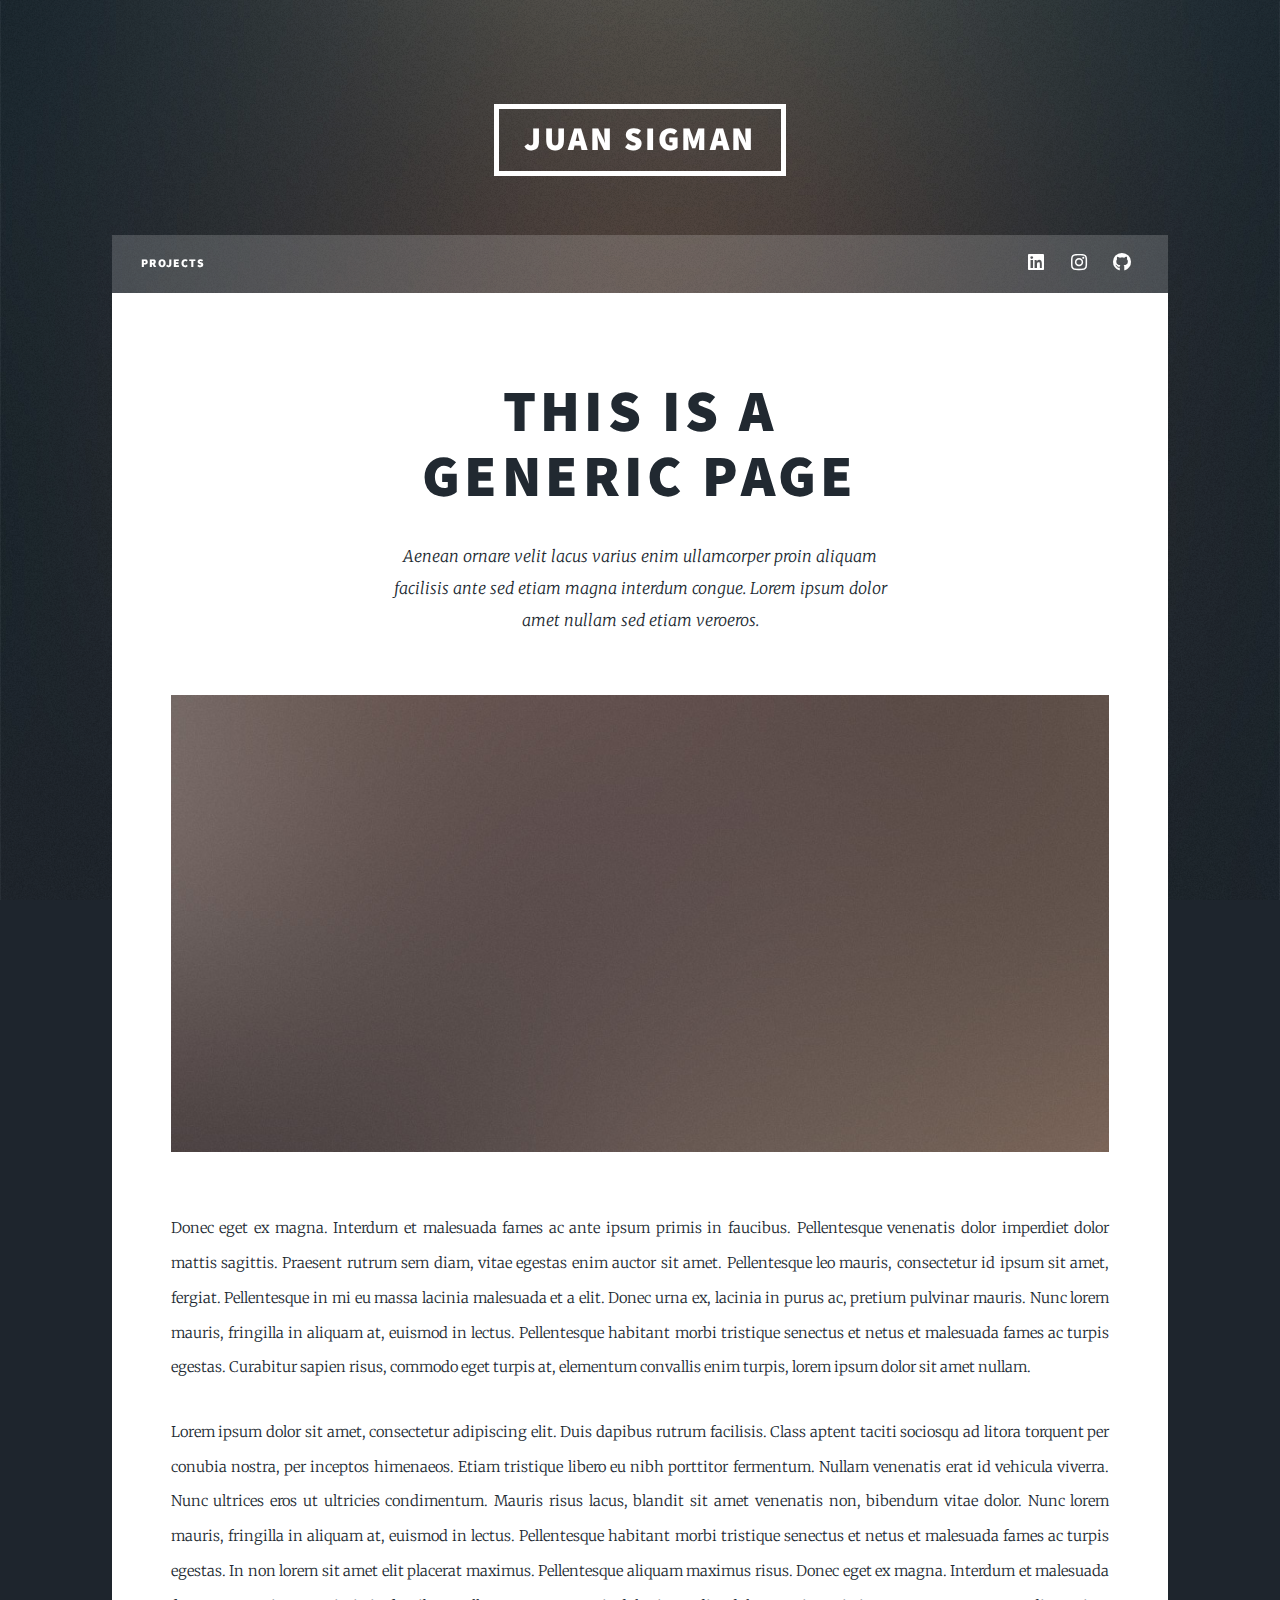
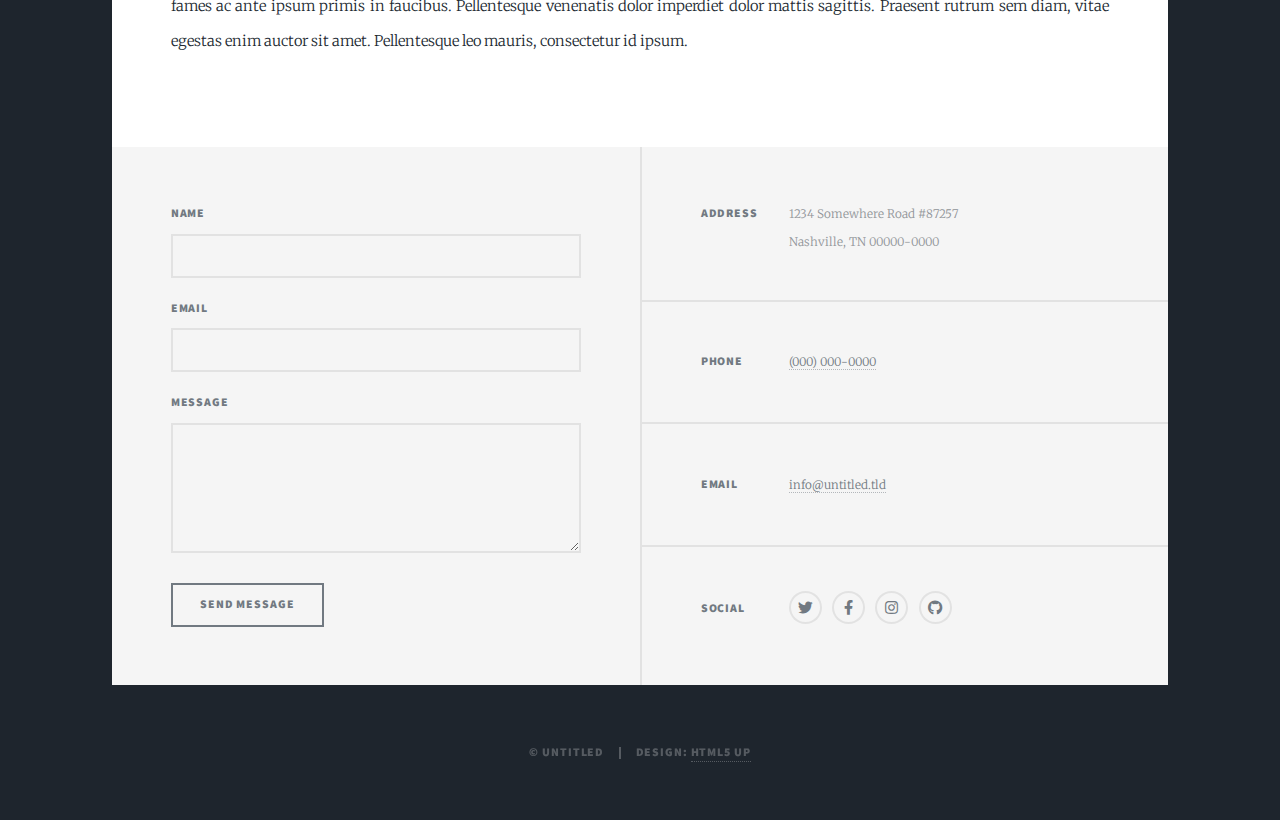
==== generic.html @ 62ffa4fd "Add files via upload" ====
<!DOCTYPE HTML>
<!--
	Massively by HTML5 UP
	html5up.net | @ajlkn
	Free for personal and commercial use under the CCA 3.0 license (html5up.net/license)
-->
<html>
	<head>
		<title>About me</title>
		<meta charset="utf-8" />
		<meta name="viewport" content="width=device-width, initial-scale=1, user-scalable=no" />
		<link rel="stylesheet" href="assets/css/main.css" />
		<noscript><link rel="stylesheet" href="assets/css/noscript.css" /></noscript>
	</head>
	<body class="is-preload">

		<!-- Wrapper -->
			<div id="wrapper">

				<!-- Header -->
					<header id="header">
						<a href="index.html" class="logo">Juan Sigman</a>
					</header>

				<!-- Nav -->
					<nav id="nav">
						<ul class="links">
							<li><a href="index.html">Projects</a></li>
							<!--
							<li class="active"><a href="generic.html">About me</a></li>
							<li><a href="elements.html">Elements Reference</a></li>
							-->
							
						</ul>
						<ul class="icons">
							<li><a href="#" class="icon brands fa-linkedin"><span class="label">LinkedIn</span></a></li>
							<li><a href="#" class="icon brands fa-instagram"><span class="label">Instagram</span></a></li>
							<li><a href="#" class="icon brands fa-github"><span class="label">GitHub</span></a></li>
						</ul>
					</nav>

				<!-- Main -->
					<div id="main">

						<!-- Post -->
							<section class="post">
								<header class="major">
									<h1>This is a<br />
									Generic Page</h1>
									<p>Aenean ornare velit lacus varius enim ullamcorper proin aliquam<br />
									facilisis ante sed etiam magna interdum congue. Lorem ipsum dolor<br />
									amet nullam sed etiam veroeros.</p>
								</header>
								<div class="image main"><img src="images/pic01.jpg" alt="" /></div>
								<p>Donec eget ex magna. Interdum et malesuada fames ac ante ipsum primis in faucibus. Pellentesque venenatis dolor imperdiet dolor mattis sagittis. Praesent rutrum sem diam, vitae egestas enim auctor sit amet. Pellentesque leo mauris, consectetur id ipsum sit amet, fergiat. Pellentesque in mi eu massa lacinia malesuada et a elit. Donec urna ex, lacinia in purus ac, pretium pulvinar mauris. Nunc lorem mauris, fringilla in aliquam at, euismod in lectus. Pellentesque habitant morbi tristique senectus et netus et malesuada fames ac turpis egestas. Curabitur sapien risus, commodo eget turpis at, elementum convallis enim turpis, lorem ipsum dolor sit amet nullam.</p>
								<p>Lorem ipsum dolor sit amet, consectetur adipiscing elit. Duis dapibus rutrum facilisis. Class aptent taciti sociosqu ad litora torquent per conubia nostra, per inceptos himenaeos. Etiam tristique libero eu nibh porttitor fermentum. Nullam venenatis erat id vehicula viverra. Nunc ultrices eros ut ultricies condimentum. Mauris risus lacus, blandit sit amet venenatis non, bibendum vitae dolor. Nunc lorem mauris, fringilla in aliquam at, euismod in lectus. Pellentesque habitant morbi tristique senectus et netus et malesuada fames ac turpis egestas. In non lorem sit amet elit placerat maximus. Pellentesque aliquam maximus risus. Donec eget ex magna. Interdum et malesuada fames ac ante ipsum primis in faucibus. Pellentesque venenatis dolor imperdiet dolor mattis sagittis. Praesent rutrum sem diam, vitae egestas enim auctor sit amet. Pellentesque leo mauris, consectetur id ipsum.</p>
							</section>

					</div>

				<!-- Footer -->
					<footer id="footer">
						<section>
							<form method="post" action="#">
								<div class="fields">
									<div class="field">
										<label for="name">Name</label>
										<input type="text" name="name" id="name" />
									</div>
									<div class="field">
										<label for="email">Email</label>
										<input type="text" name="email" id="email" />
									</div>
									<div class="field">
										<label for="message">Message</label>
										<textarea name="message" id="message" rows="3"></textarea>
									</div>
								</div>
								<ul class="actions">
									<li><input type="submit" value="Send Message" /></li>
								</ul>
							</form>
						</section>
						<section class="split contact">
							<section class="alt">
								<h3>Address</h3>
								<p>1234 Somewhere Road #87257<br />
								Nashville, TN 00000-0000</p>
							</section>
							<section>
								<h3>Phone</h3>
								<p><a href="#">(000) 000-0000</a></p>
							</section>
							<section>
								<h3>Email</h3>
								<p><a href="#">info@untitled.tld</a></p>
							</section>
							<section>
								<h3>Social</h3>
								<ul class="icons alt">
									<li><a href="#" class="icon brands alt fa-twitter"><span class="label">Twitter</span></a></li>
									<li><a href="#" class="icon brands alt fa-facebook-f"><span class="label">Facebook</span></a></li>
									<li><a href="#" class="icon brands alt fa-instagram"><span class="label">Instagram</span></a></li>
									<li><a href="#" class="icon brands alt fa-github"><span class="label">GitHub</span></a></li>
								</ul>
							</section>
						</section>
					</footer>

				<!-- Copyright -->
					<div id="copyright">
						<ul><li>&copy; Untitled</li><li>Design: <a href="https://html5up.net">HTML5 UP</a></li></ul>
					</div>

			</div>

		<!-- Scripts -->
			<script src="assets/js/jquery.min.js"></script>
			<script src="assets/js/jquery.scrollex.min.js"></script>
			<script src="assets/js/jquery.scrolly.min.js"></script>
			<script src="assets/js/browser.min.js"></script>
			<script src="assets/js/breakpoints.min.js"></script>
			<script src="assets/js/util.js"></script>
			<script src="assets/js/main.js"></script>

	</body>
</html>
---- assets/css/main.css ----
@import url(fontawesome-all.min.css);
@import url("https://fonts.googleapis.com/css?family=Merriweather:300,700,300italic,700italic|Source+Sans+Pro:900");

/*
	Massively by HTML5 UP
	html5up.net | @ajlkn
	Free for personal and commercial use under the CCA 3.0 license (html5up.net/license)
*/

html, body, div, span, applet, object,
iframe, h1, h2, h3, h4, h5, h6, p, blockquote,
pre, a, abbr, acronym, address, big, cite,
code, del, dfn, em, img, ins, kbd, q, s, samp,
small, strike, strong, sub, sup, tt, var, b,
u, i, center, dl, dt, dd, ol, ul, li, fieldset,
form, label, legend, table, caption, tbody,
tfoot, thead, tr, th, td, article, aside,
canvas, details, embed, figure, figcaption,
footer, header, hgroup, menu, nav, output, ruby,
section, summary, time, mark, audio, video {
	margin: 0;
	padding: 0;
	border: 0;
	font-size: 100%;
	font: inherit;
	vertical-align: baseline;}

article, aside, details, figcaption, figure,
footer, header, hgroup, menu, nav, section {
	display: block;}

body {
	line-height: 1;
}

ol, ul {
	list-style: none;
}

blockquote, q {
	quotes: none;
}

	blockquote:before, blockquote:after, q:before, q:after {
		content: '';
		content: none;
	}

table {
	border-collapse: collapse;
	border-spacing: 0;
}

body {
	-webkit-text-size-adjust: none;
}

mark {
	background-color: transparent;
	color: inherit;
}

input::-moz-focus-inner {
	border: 0;
	padding: 0;
}

input, select, textarea {
	-moz-appearance: none;
	-webkit-appearance: none;
	-ms-appearance: none;
	appearance: none;
}

/* Basic */

	@-ms-viewport {
		width: device-width;
	}

	body {
		-ms-overflow-style: scrollbar;
	}

	@media screen and (max-width: 480px) {

		html, body {
			min-width: 320px;
		}

	}

	html {
		box-sizing: border-box;
	}

	*, *:before, *:after {
		box-sizing: inherit;
	}

	body {
		background-color: #1e252d;
	}

		body.is-preload *, body.is-preload *:before, body.is-preload *:after {
			-moz-animation: none !important;
			-webkit-animation: none !important;
			-ms-animation: none !important;
			animation: none !important;
			-moz-transition: none !important;
			-webkit-transition: none !important;
			-ms-transition: none !important;
			transition: none !important;
		}

/* Type */

	html {
		font-size: 16pt;
	}

		@media screen and (max-width: 1680px) {

			html {
				font-size: 12pt;
			}

		}

		@media screen and (max-width: 1280px) {

			html {
				font-size: 11pt;
			}

		}

		@media screen and (max-width: 360px) {

			html {
				font-size: 10pt;
			}

		}

	body {
		color: #212931;
	}

	body, input, select, textarea {
		font-family: "Merriweather", Georgia, serif;
		font-weight: 300;
		font-size: 1rem;
		line-height: 2.375;
	}

	a {
		-moz-transition: color 0.2s ease-in-out, background-color 0.2s ease-in-out, border-color 0.2s ease-in-out, box-shadow 0.2s ease-in-out;
		-webkit-transition: color 0.2s ease-in-out, background-color 0.2s ease-in-out, border-color 0.2s ease-in-out, box-shadow 0.2s ease-in-out;
		-ms-transition: color 0.2s ease-in-out, background-color 0.2s ease-in-out, border-color 0.2s ease-in-out, box-shadow 0.2s ease-in-out;
		transition: color 0.2s ease-in-out, background-color 0.2s ease-in-out, border-color 0.2s ease-in-out, box-shadow 0.2s ease-in-out;
		border-bottom: dotted 1px;
		text-decoration: none;
	}

		a:hover {
			border-bottom-color: transparent;
		}

	strong, b {
		font-weight: 600;
	}

	em, i {
		font-style: italic;
	}

	p {
		text-align: justify;
		margin: 0 0 2rem 0;
	}

	h1, h2, h3, h4, h5, h6 {
		font-family: "Source Sans Pro", Helvetica, sans-serif;
		font-weight: 900;
		line-height: 1.5;
		letter-spacing: 0.075em;
		text-transform: uppercase;
		margin: 0 0 1rem 0;
	}

		h1 a, h2 a, h3 a, h4 a, h5 a, h6 a {
			border-bottom: 0;
			color: inherit;
			text-decoration: none;
		}

	h1 {
		font-size: 4rem;
		line-height: 1.1;
		margin: 0 0 2rem 0;
	}

	h2 {
		font-size: 1.75rem;
		line-height: 1.3;
		margin: 0 0 1.5rem 0;
	}

	h3 {
		font-size: 1.25rem;
		margin: 0 0 1.5rem 0;
	}

	h4 {
		font-size: 1rem;
	}

	h5 {
		font-size: 0.9rem;
	}

	h6 {
		font-size: 0.8rem;
	}

	sub {
		font-size: 0.8rem;
		position: relative;
		top: 0.5rem;
	}

	sup {
		font-size: 0.8rem;
		position: relative;
		top: -0.5rem;
	}

	blockquote {
		border-left: solid 4px;
		font-style: italic;
		margin: 0 0 2rem 0;
		padding: 0.5rem 0 0.5rem 2rem;
	}

	code {
		border: solid 2px;
		font-family: "Courier New", monospace;
		font-size: 0.9rem;
		margin: 0 0.25rem;
		padding: 0.25rem 0.65rem;
	}

	pre {
		-webkit-overflow-scrolling: touch;
		font-family: "Courier New", monospace;
		font-size: 0.9rem;
		margin: 0 0 2rem 0;
	}

		pre code {
			display: block;
			line-height: 1.75;
			padding: 1rem 1.5rem;
			overflow-x: auto;
		}

	hr {
		border: 0;
		border-bottom: solid 2px;
		margin: 3rem 0;
	}

		hr.major {
			margin: 5rem 0;
		}

	.align-left {
		text-align: left;
	}

	.align-center {
		text-align: center;
	}

	.align-right {
		text-align: right;
	}

	input, select, textarea {
		color: #212931;
	}

	a {
		color: #212931;
		border-bottom-color: rgba(33, 41, 49, 0.5);
	}

		a:hover {
			border-bottom-color: transparent;
			color: #18bfef !important;
		}

	strong, b {
		color: #212931;
	}

	h1, h2, h3, h4, h5, h6 {
		color: #212931;
	}

	blockquote {
		border-left-color: #eeeeee;
	}

	code {
		background: rgba(220, 220, 220, 0.25);
		border-color: #eeeeee;
	}

	hr {
		border-bottom-color: #eeeeee;
	}

/* Row */

	.row {
		display: flex;
		flex-wrap: wrap;
		box-sizing: border-box;
		align-items: stretch;
	}

		.row > * {
			box-sizing: border-box;
		}

		.row.gtr-uniform > * > :last-child {
			margin-bottom: 0;
		}

		.row.aln-left {
			justify-content: flex-start;
		}

		.row.aln-center {
			justify-content: center;
		}

		.row.aln-right {
			justify-content: flex-end;
		}

		.row.aln-top {
			align-items: flex-start;
		}

		.row.aln-middle {
			align-items: center;
		}

		.row.aln-bottom {
			align-items: flex-end;
		}

		.row > .imp {
			order: -1;
		}

		.row > .col-1 {
			width: 8.33333%;
		}

		.row > .off-1 {
			margin-left: 8.33333%;
		}

		.row > .col-2 {
			width: 16.66667%;
		}

		.row > .off-2 {
			margin-left: 16.66667%;
		}

		.row > .col-3 {
			width: 25%;
		}

		.row > .off-3 {
			margin-left: 25%;
		}

		.row > .col-4 {
			width: 33.33333%;
		}

		.row > .off-4 {
			margin-left: 33.33333%;
		}

		.row > .col-5 {
			width: 41.66667%;
		}

		.row > .off-5 {
			margin-left: 41.66667%;
		}

		.row > .col-6 {
			width: 50%;
		}

		.row > .off-6 {
			margin-left: 50%;
		}

		.row > .col-7 {
			width: 58.33333%;
		}

		.row > .off-7 {
			margin-left: 58.33333%;
		}

		.row > .col-8 {
			width: 66.66667%;
		}

		.row > .off-8 {
			margin-left: 66.66667%;
		}

		.row > .col-9 {
			width: 75%;
		}

		.row > .off-9 {
			margin-left: 75%;
		}

		.row > .col-10 {
			width: 83.33333%;
		}

		.row > .off-10 {
			margin-left: 83.33333%;
		}

		.row > .col-11 {
			width: 91.66667%;
		}

		.row > .off-11 {
			margin-left: 91.66667%;
		}

		.row > .col-12 {
			width: 100%;
		}

		.row > .off-12 {
			margin-left: 100%;
		}

		.row.gtr-0 {
			margin-top: 0;
			margin-left: 0rem;
		}

			.row.gtr-0 > * {
				padding: 0 0 0 0rem;
			}

			.row.gtr-0.gtr-uniform {
				margin-top: 0rem;
			}

				.row.gtr-0.gtr-uniform > * {
					padding-top: 0rem;
				}

		.row.gtr-25 {
			margin-top: 0;
			margin-left: -0.375rem;
		}

			.row.gtr-25 > * {
				padding: 0 0 0 0.375rem;
			}

			.row.gtr-25.gtr-uniform {
				margin-top: -0.375rem;
			}

				.row.gtr-25.gtr-uniform > * {
					padding-top: 0.375rem;
				}

		.row.gtr-50 {
			margin-top: 0;
			margin-left: -0.75rem;
		}

			.row.gtr-50 > * {
				padding: 0 0 0 0.75rem;
			}

			.row.gtr-50.gtr-uniform {
				margin-top: -0.75rem;
			}

				.row.gtr-50.gtr-uniform > * {
					padding-top: 0.75rem;
				}

		.row {
			margin-top: 0;
			margin-left: -1.5rem;
		}

			.row > * {
				padding: 0 0 0 1.5rem;
			}

			.row.gtr-uniform {
				margin-top: -1.5rem;
			}

				.row.gtr-uniform > * {
					padding-top: 1.5rem;
				}

		.row.gtr-150 {
			margin-top: 0;
			margin-left: -2.25rem;
		}

			.row.gtr-150 > * {
				padding: 0 0 0 2.25rem;
			}

			.row.gtr-150.gtr-uniform {
				margin-top: -2.25rem;
			}

				.row.gtr-150.gtr-uniform > * {
					padding-top: 2.25rem;
				}

		.row.gtr-200 {
			margin-top: 0;
			margin-left: -3rem;
		}

			.row.gtr-200 > * {
				padding: 0 0 0 3rem;
			}

			.row.gtr-200.gtr-uniform {
				margin-top: -3rem;
			}

				.row.gtr-200.gtr-uniform > * {
					padding-top: 3rem;
				}

		@media screen and (max-width: 1680px) {

			.row {
				display: flex;
				flex-wrap: wrap;
				box-sizing: border-box;
				align-items: stretch;
			}

				.row > * {
					box-sizing: border-box;
				}

				.row.gtr-uniform > * > :last-child {
					margin-bottom: 0;
				}

				.row.aln-left {
					justify-content: flex-start;
				}

				.row.aln-center {
					justify-content: center;
				}

				.row.aln-right {
					justify-content: flex-end;
				}

				.row.aln-top {
					align-items: flex-start;
				}

				.row.aln-middle {
					align-items: center;
				}

				.row.aln-bottom {
					align-items: flex-end;
				}

				.row > .imp-xlarge {
					order: -1;
				}

				.row > .col-1-xlarge {
					width: 8.33333%;
				}

				.row > .off-1-xlarge {
					margin-left: 8.33333%;
				}

				.row > .col-2-xlarge {
					width: 16.66667%;
				}

				.row > .off-2-xlarge {
					margin-left: 16.66667%;
				}

				.row > .col-3-xlarge {
					width: 25%;
				}

				.row > .off-3-xlarge {
					margin-left: 25%;
				}

				.row > .col-4-xlarge {
					width: 33.33333%;
				}

				.row > .off-4-xlarge {
					margin-left: 33.33333%;
				}

				.row > .col-5-xlarge {
					width: 41.66667%;
				}

				.row > .off-5-xlarge {
					margin-left: 41.66667%;
				}

				.row > .col-6-xlarge {
					width: 50%;
				}

				.row > .off-6-xlarge {
					margin-left: 50%;
				}

				.row > .col-7-xlarge {
					width: 58.33333%;
				}

				.row > .off-7-xlarge {
					margin-left: 58.33333%;
				}

				.row > .col-8-xlarge {
					width: 66.66667%;
				}

				.row > .off-8-xlarge {
					margin-left: 66.66667%;
				}

				.row > .col-9-xlarge {
					width: 75%;
				}

				.row > .off-9-xlarge {
					margin-left: 75%;
				}

				.row > .col-10-xlarge {
					width: 83.33333%;
				}

				.row > .off-10-xlarge {
					margin-left: 83.33333%;
				}

				.row > .col-11-xlarge {
					width: 91.66667%;
				}

				.row > .off-11-xlarge {
					margin-left: 91.66667%;
				}

				.row > .col-12-xlarge {
					width: 100%;
				}

				.row > .off-12-xlarge {
					margin-left: 100%;
				}

				.row.gtr-0 {
					margin-top: 0;
					margin-left: 0rem;
				}

					.row.gtr-0 > * {
						padding: 0 0 0 0rem;
					}

					.row.gtr-0.gtr-uniform {
						margin-top: 0rem;
					}

						.row.gtr-0.gtr-uniform > * {
							padding-top: 0rem;
						}

				.row.gtr-25 {
					margin-top: 0;
					margin-left: -0.375rem;
				}

					.row.gtr-25 > * {
						padding: 0 0 0 0.375rem;
					}

					.row.gtr-25.gtr-uniform {
						margin-top: -0.375rem;
					}

						.row.gtr-25.gtr-uniform > * {
							padding-top: 0.375rem;
						}

				.row.gtr-50 {
					margin-top: 0;
					margin-left: -0.75rem;
				}

					.row.gtr-50 > * {
						padding: 0 0 0 0.75rem;
					}

					.row.gtr-50.gtr-uniform {
						margin-top: -0.75rem;
					}

						.row.gtr-50.gtr-uniform > * {
							padding-top: 0.75rem;
						}

				.row {
					margin-top: 0;
					margin-left: -1.5rem;
				}

					.row > * {
						padding: 0 0 0 1.5rem;
					}

					.row.gtr-uniform {
						margin-top: -1.5rem;
					}

						.row.gtr-uniform > * {
							padding-top: 1.5rem;
						}

				.row.gtr-150 {
					margin-top: 0;
					margin-left: -2.25rem;
				}

					.row.gtr-150 > * {
						padding: 0 0 0 2.25rem;
					}

					.row.gtr-150.gtr-uniform {
						margin-top: -2.25rem;
					}

						.row.gtr-150.gtr-uniform > * {
							padding-top: 2.25rem;
						}

				.row.gtr-200 {
					margin-top: 0;
					margin-left: -3rem;
				}

					.row.gtr-200 > * {
						padding: 0 0 0 3rem;
					}

					.row.gtr-200.gtr-uniform {
						margin-top: -3rem;
					}

						.row.gtr-200.gtr-uniform > * {
							padding-top: 3rem;
						}

		}

		@media screen and (max-width: 1280px) {

			.row {
				display: flex;
				flex-wrap: wrap;
				box-sizing: border-box;
				align-items: stretch;
			}

				.row > * {
					box-sizing: border-box;
				}

				.row.gtr-uniform > * > :last-child {
					margin-bottom: 0;
				}

				.row.aln-left {
					justify-content: flex-start;
				}

				.row.aln-center {
					justify-content: center;
				}

				.row.aln-right {
					justify-content: flex-end;
				}

				.row.aln-top {
					align-items: flex-start;
				}

				.row.aln-middle {
					align-items: center;
				}

				.row.aln-bottom {
					align-items: flex-end;
				}

				.row > .imp-large {
					order: -1;
				}

				.row > .col-1-large {
					width: 8.33333%;
				}

				.row > .off-1-large {
					margin-left: 8.33333%;
				}

				.row > .col-2-large {
					width: 16.66667%;
				}

				.row > .off-2-large {
					margin-left: 16.66667%;
				}

				.row > .col-3-large {
					width: 25%;
				}

				.row > .off-3-large {
					margin-left: 25%;
				}

				.row > .col-4-large {
					width: 33.33333%;
				}

				.row > .off-4-large {
					margin-left: 33.33333%;
				}

				.row > .col-5-large {
					width: 41.66667%;
				}

				.row > .off-5-large {
					margin-left: 41.66667%;
				}

				.row > .col-6-large {
					width: 50%;
				}

				.row > .off-6-large {
					margin-left: 50%;
				}

				.row > .col-7-large {
					width: 58.33333%;
				}

				.row > .off-7-large {
					margin-left: 58.33333%;
				}

				.row > .col-8-large {
					width: 66.66667%;
				}

				.row > .off-8-large {
					margin-left: 66.66667%;
				}

				.row > .col-9-large {
					width: 75%;
				}

				.row > .off-9-large {
					margin-left: 75%;
				}

				.row > .col-10-large {
					width: 83.33333%;
				}

				.row > .off-10-large {
					margin-left: 83.33333%;
				}

				.row > .col-11-large {
					width: 91.66667%;
				}

				.row > .off-11-large {
					margin-left: 91.66667%;
				}

				.row > .col-12-large {
					width: 100%;
				}

				.row > .off-12-large {
					margin-left: 100%;
				}

				.row.gtr-0 {
					margin-top: 0;
					margin-left: 0rem;
				}

					.row.gtr-0 > * {
						padding: 0 0 0 0rem;
					}

					.row.gtr-0.gtr-uniform {
						margin-top: 0rem;
					}

						.row.gtr-0.gtr-uniform > * {
							padding-top: 0rem;
						}

				.row.gtr-25 {
					margin-top: 0;
					margin-left: -0.375rem;
				}

					.row.gtr-25 > * {
						padding: 0 0 0 0.375rem;
					}

					.row.gtr-25.gtr-uniform {
						margin-top: -0.375rem;
					}

						.row.gtr-25.gtr-uniform > * {
							padding-top: 0.375rem;
						}

				.row.gtr-50 {
					margin-top: 0;
					margin-left: -0.75rem;
				}

					.row.gtr-50 > * {
						padding: 0 0 0 0.75rem;
					}

					.row.gtr-50.gtr-uniform {
						margin-top: -0.75rem;
					}

						.row.gtr-50.gtr-uniform > * {
							padding-top: 0.75rem;
						}

				.row {
					margin-top: 0;
					margin-left: -1.5rem;
				}

					.row > * {
						padding: 0 0 0 1.5rem;
					}

					.row.gtr-uniform {
						margin-top: -1.5rem;
					}

						.row.gtr-uniform > * {
							padding-top: 1.5rem;
						}

				.row.gtr-150 {
					margin-top: 0;
					margin-left: -2.25rem;
				}

					.row.gtr-150 > * {
						padding: 0 0 0 2.25rem;
					}

					.row.gtr-150.gtr-uniform {
						margin-top: -2.25rem;
					}

						.row.gtr-150.gtr-uniform > * {
							padding-top: 2.25rem;
						}

				.row.gtr-200 {
					margin-top: 0;
					margin-left: -3rem;
				}

					.row.gtr-200 > * {
						padding: 0 0 0 3rem;
					}

					.row.gtr-200.gtr-uniform {
						margin-top: -3rem;
					}

						.row.gtr-200.gtr-uniform > * {
							padding-top: 3rem;
						}

		}

		@media screen and (max-width: 980px) {

			.row {
				display: flex;
				flex-wrap: wrap;
				box-sizing: border-box;
				align-items: stretch;
			}

				.row > * {
					box-sizing: border-box;
				}

				.row.gtr-uniform > * > :last-child {
					margin-bottom: 0;
				}

				.row.aln-left {
					justify-content: flex-start;
				}

				.row.aln-center {
					justify-content: center;
				}

				.row.aln-right {
					justify-content: flex-end;
				}

				.row.aln-top {
					align-items: flex-start;
				}

				.row.aln-middle {
					align-items: center;
				}

				.row.aln-bottom {
					align-items: flex-end;
				}

				.row > .imp-medium {
					order: -1;
				}

				.row > .col-1-medium {
					width: 8.33333%;
				}

				.row > .off-1-medium {
					margin-left: 8.33333%;
				}

				.row > .col-2-medium {
					width: 16.66667%;
				}

				.row > .off-2-medium {
					margin-left: 16.66667%;
				}

				.row > .col-3-medium {
					width: 25%;
				}

				.row > .off-3-medium {
					margin-left: 25%;
				}

				.row > .col-4-medium {
					width: 33.33333%;
				}

				.row > .off-4-medium {
					margin-left: 33.33333%;
				}

				.row > .col-5-medium {
					width: 41.66667%;
				}

				.row > .off-5-medium {
					margin-left: 41.66667%;
				}

				.row > .col-6-medium {
					width: 50%;
				}

				.row > .off-6-medium {
					margin-left: 50%;
				}

				.row > .col-7-medium {
					width: 58.33333%;
				}

				.row > .off-7-medium {
					margin-left: 58.33333%;
				}

				.row > .col-8-medium {
					width: 66.66667%;
				}

				.row > .off-8-medium {
					margin-left: 66.66667%;
				}

				.row > .col-9-medium {
					width: 75%;
				}

				.row > .off-9-medium {
					margin-left: 75%;
				}

				.row > .col-10-medium {
					width: 83.33333%;
				}

				.row > .off-10-medium {
					margin-left: 83.33333%;
				}

				.row > .col-11-medium {
					width: 91.66667%;
				}

				.row > .off-11-medium {
					margin-left: 91.66667%;
				}

				.row > .col-12-medium {
					width: 100%;
				}

				.row > .off-12-medium {
					margin-left: 100%;
				}

				.row.gtr-0 {
					margin-top: 0;
					margin-left: 0rem;
				}

					.row.gtr-0 > * {
						padding: 0 0 0 0rem;
					}

					.row.gtr-0.gtr-uniform {
						margin-top: 0rem;
					}

						.row.gtr-0.gtr-uniform > * {
							padding-top: 0rem;
						}

				.row.gtr-25 {
					margin-top: 0;
					margin-left: -0.375rem;
				}

					.row.gtr-25 > * {
						padding: 0 0 0 0.375rem;
					}

					.row.gtr-25.gtr-uniform {
						margin-top: -0.375rem;
					}

						.row.gtr-25.gtr-uniform > * {
							padding-top: 0.375rem;
						}

				.row.gtr-50 {
					margin-top: 0;
					margin-left: -0.75rem;
				}

					.row.gtr-50 > * {
						padding: 0 0 0 0.75rem;
					}

					.row.gtr-50.gtr-uniform {
						margin-top: -0.75rem;
					}

						.row.gtr-50.gtr-uniform > * {
							padding-top: 0.75rem;
						}

				.row {
					margin-top: 0;
					margin-left: -1.5rem;
				}

					.row > * {
						padding: 0 0 0 1.5rem;
					}

					.row.gtr-uniform {
						margin-top: -1.5rem;
					}

						.row.gtr-uniform > * {
							padding-top: 1.5rem;
						}

				.row.gtr-150 {
					margin-top: 0;
					margin-left: -2.25rem;
				}

					.row.gtr-150 > * {
						padding: 0 0 0 2.25rem;
					}

					.row.gtr-150.gtr-uniform {
						margin-top: -2.25rem;
					}

						.row.gtr-150.gtr-uniform > * {
							padding-top: 2.25rem;
						}

				.row.gtr-200 {
					margin-top: 0;
					margin-left: -3rem;
				}

					.row.gtr-200 > * {
						padding: 0 0 0 3rem;
					}

					.row.gtr-200.gtr-uniform {
						margin-top: -3rem;
					}

						.row.gtr-200.gtr-uniform > * {
							padding-top: 3rem;
						}

		}

		@media screen and (max-width: 736px) {

			.row {
				display: flex;
				flex-wrap: wrap;
				box-sizing: border-box;
				align-items: stretch;
			}

				.row > * {
					box-sizing: border-box;
				}

				.row.gtr-uniform > * > :last-child {
					margin-bottom: 0;
				}

				.row.aln-left {
					justify-content: flex-start;
				}

				.row.aln-center {
					justify-content: center;
				}

				.row.aln-right {
					justify-content: flex-end;
				}

				.row.aln-top {
					align-items: flex-start;
				}

				.row.aln-middle {
					align-items: center;
				}

				.row.aln-bottom {
					align-items: flex-end;
				}

				.row > .imp-small {
					order: -1;
				}

				.row > .col-1-small {
					width: 8.33333%;
				}

				.row > .off-1-small {
					margin-left: 8.33333%;
				}

				.row > .col-2-small {
					width: 16.66667%;
				}

				.row > .off-2-small {
					margin-left: 16.66667%;
				}

				.row > .col-3-small {
					width: 25%;
				}

				.row > .off-3-small {
					margin-left: 25%;
				}

				.row > .col-4-small {
					width: 33.33333%;
				}

				.row > .off-4-small {
					margin-left: 33.33333%;
				}

				.row > .col-5-small {
					width: 41.66667%;
				}

				.row > .off-5-small {
					margin-left: 41.66667%;
				}

				.row > .col-6-small {
					width: 50%;
				}

				.row > .off-6-small {
					margin-left: 50%;
				}

				.row > .col-7-small {
					width: 58.33333%;
				}

				.row > .off-7-small {
					margin-left: 58.33333%;
				}

				.row > .col-8-small {
					width: 66.66667%;
				}

				.row > .off-8-small {
					margin-left: 66.66667%;
				}

				.row > .col-9-small {
					width: 75%;
				}

				.row > .off-9-small {
					margin-left: 75%;
				}

				.row > .col-10-small {
					width: 83.33333%;
				}

				.row > .off-10-small {
					margin-left: 83.33333%;
				}

				.row > .col-11-small {
					width: 91.66667%;
				}

				.row > .off-11-small {
					margin-left: 91.66667%;
				}

				.row > .col-12-small {
					width: 100%;
				}

				.row > .off-12-small {
					margin-left: 100%;
				}

				.row.gtr-0 {
					margin-top: 0;
					margin-left: 0rem;
				}

					.row.gtr-0 > * {
						padding: 0 0 0 0rem;
					}

					.row.gtr-0.gtr-uniform {
						margin-top: 0rem;
					}

						.row.gtr-0.gtr-uniform > * {
							padding-top: 0rem;
						}

				.row.gtr-25 {
					margin-top: 0;
					margin-left: -0.375rem;
				}

					.row.gtr-25 > * {
						padding: 0 0 0 0.375rem;
					}

					.row.gtr-25.gtr-uniform {
						margin-top: -0.375rem;
					}

						.row.gtr-25.gtr-uniform > * {
							padding-top: 0.375rem;
						}

				.row.gtr-50 {
					margin-top: 0;
					margin-left: -0.75rem;
				}

					.row.gtr-50 > * {
						padding: 0 0 0 0.75rem;
					}

					.row.gtr-50.gtr-uniform {
						margin-top: -0.75rem;
					}

						.row.gtr-50.gtr-uniform > * {
							padding-top: 0.75rem;
						}

				.row {
					margin-top: 0;
					margin-left: -1.5rem;
				}

					.row > * {
						padding: 0 0 0 1.5rem;
					}

					.row.gtr-uniform {
						margin-top: -1.5rem;
					}

						.row.gtr-uniform > * {
							padding-top: 1.5rem;
						}

				.row.gtr-150 {
					margin-top: 0;
					margin-left: -2.25rem;
				}

					.row.gtr-150 > * {
						padding: 0 0 0 2.25rem;
					}

					.row.gtr-150.gtr-uniform {
						margin-top: -2.25rem;
					}

						.row.gtr-150.gtr-uniform > * {
							padding-top: 2.25rem;
						}

				.row.gtr-200 {
					margin-top: 0;
					margin-left: -3rem;
				}

					.row.gtr-200 > * {
						padding: 0 0 0 3rem;
					}

					.row.gtr-200.gtr-uniform {
						margin-top: -3rem;
					}

						.row.gtr-200.gtr-uniform > * {
							padding-top: 3rem;
						}

		}

		@media screen and (max-width: 480px) {

			.row {
				display: flex;
				flex-wrap: wrap;
				box-sizing: border-box;
				align-items: stretch;
			}

				.row > * {
					box-sizing: border-box;
				}

				.row.gtr-uniform > * > :last-child {
					margin-bottom: 0;
				}

				.row.aln-left {
					justify-content: flex-start;
				}

				.row.aln-center {
					justify-content: center;
				}

				.row.aln-right {
					justify-content: flex-end;
				}

				.row.aln-top {
					align-items: flex-start;
				}

				.row.aln-middle {
					align-items: center;
				}

				.row.aln-bottom {
					align-items: flex-end;
				}

				.row > .imp-xsmall {
					order: -1;
				}

				.row > .col-1-xsmall {
					width: 8.33333%;
				}

				.row > .off-1-xsmall {
					margin-left: 8.33333%;
				}

				.row > .col-2-xsmall {
					width: 16.66667%;
				}

				.row > .off-2-xsmall {
					margin-left: 16.66667%;
				}

				.row > .col-3-xsmall {
					width: 25%;
				}

				.row > .off-3-xsmall {
					margin-left: 25%;
				}

				.row > .col-4-xsmall {
					width: 33.33333%;
				}

				.row > .off-4-xsmall {
					margin-left: 33.33333%;
				}

				.row > .col-5-xsmall {
					width: 41.66667%;
				}

				.row > .off-5-xsmall {
					margin-left: 41.66667%;
				}

				.row > .col-6-xsmall {
					width: 50%;
				}

				.row > .off-6-xsmall {
					margin-left: 50%;
				}

				.row > .col-7-xsmall {
					width: 58.33333%;
				}

				.row > .off-7-xsmall {
					margin-left: 58.33333%;
				}

				.row > .col-8-xsmall {
					width: 66.66667%;
				}

				.row > .off-8-xsmall {
					margin-left: 66.66667%;
				}

				.row > .col-9-xsmall {
					width: 75%;
				}

				.row > .off-9-xsmall {
					margin-left: 75%;
				}

				.row > .col-10-xsmall {
					width: 83.33333%;
				}

				.row > .off-10-xsmall {
					margin-left: 83.33333%;
				}

				.row > .col-11-xsmall {
					width: 91.66667%;
				}

				.row > .off-11-xsmall {
					margin-left: 91.66667%;
				}

				.row > .col-12-xsmall {
					width: 100%;
				}

				.row > .off-12-xsmall {
					margin-left: 100%;
				}

				.row.gtr-0 {
					margin-top: 0;
					margin-left: 0rem;
				}

					.row.gtr-0 > * {
						padding: 0 0 0 0rem;
					}

					.row.gtr-0.gtr-uniform {
						margin-top: 0rem;
					}

						.row.gtr-0.gtr-uniform > * {
							padding-top: 0rem;
						}

				.row.gtr-25 {
					margin-top: 0;
					margin-left: -0.375rem;
				}

					.row.gtr-25 > * {
						padding: 0 0 0 0.375rem;
					}

					.row.gtr-25.gtr-uniform {
						margin-top: -0.375rem;
					}

						.row.gtr-25.gtr-uniform > * {
							padding-top: 0.375rem;
						}

				.row.gtr-50 {
					margin-top: 0;
					margin-left: -0.75rem;
				}

					.row.gtr-50 > * {
						padding: 0 0 0 0.75rem;
					}

					.row.gtr-50.gtr-uniform {
						margin-top: -0.75rem;
					}

						.row.gtr-50.gtr-uniform > * {
							padding-top: 0.75rem;
						}

				.row {
					margin-top: 0;
					margin-left: -1.5rem;
				}

					.row > * {
						padding: 0 0 0 1.5rem;
					}

					.row.gtr-uniform {
						margin-top: -1.5rem;
					}

						.row.gtr-uniform > * {
							padding-top: 1.5rem;
						}

				.row.gtr-150 {
					margin-top: 0;
					margin-left: -2.25rem;
				}

					.row.gtr-150 > * {
						padding: 0 0 0 2.25rem;
					}

					.row.gtr-150.gtr-uniform {
						margin-top: -2.25rem;
					}

						.row.gtr-150.gtr-uniform > * {
							padding-top: 2.25rem;
						}

				.row.gtr-200 {
					margin-top: 0;
					margin-left: -3rem;
				}

					.row.gtr-200 > * {
						padding: 0 0 0 3rem;
					}

					.row.gtr-200.gtr-uniform {
						margin-top: -3rem;
					}

						.row.gtr-200.gtr-uniform > * {
							padding-top: 3rem;
						}

		}

		@media screen and (max-width: 360px) {

			.row {
				display: flex;
				flex-wrap: wrap;
				box-sizing: border-box;
				align-items: stretch;
			}

				.row > * {
					box-sizing: border-box;
				}

				.row.gtr-uniform > * > :last-child {
					margin-bottom: 0;
				}

				.row.aln-left {
					justify-content: flex-start;
				}

				.row.aln-center {
					justify-content: center;
				}

				.row.aln-right {
					justify-content: flex-end;
				}

				.row.aln-top {
					align-items: flex-start;
				}

				.row.aln-middle {
					align-items: center;
				}

				.row.aln-bottom {
					align-items: flex-end;
				}

				.row > .imp-xxsmall {
					order: -1;
				}

				.row > .col-1-xxsmall {
					width: 8.33333%;
				}

				.row > .off-1-xxsmall {
					margin-left: 8.33333%;
				}

				.row > .col-2-xxsmall {
					width: 16.66667%;
				}

				.row > .off-2-xxsmall {
					margin-left: 16.66667%;
				}

				.row > .col-3-xxsmall {
					width: 25%;
				}

				.row > .off-3-xxsmall {
					margin-left: 25%;
				}

				.row > .col-4-xxsmall {
					width: 33.33333%;
				}

				.row > .off-4-xxsmall {
					margin-left: 33.33333%;
				}

				.row > .col-5-xxsmall {
					width: 41.66667%;
				}

				.row > .off-5-xxsmall {
					margin-left: 41.66667%;
				}

				.row > .col-6-xxsmall {
					width: 50%;
				}

				.row > .off-6-xxsmall {
					margin-left: 50%;
				}

				.row > .col-7-xxsmall {
					width: 58.33333%;
				}

				.row > .off-7-xxsmall {
					margin-left: 58.33333%;
				}

				.row > .col-8-xxsmall {
					width: 66.66667%;
				}

				.row > .off-8-xxsmall {
					margin-left: 66.66667%;
				}

				.row > .col-9-xxsmall {
					width: 75%;
				}

				.row > .off-9-xxsmall {
					margin-left: 75%;
				}

				.row > .col-10-xxsmall {
					width: 83.33333%;
				}

				.row > .off-10-xxsmall {
					margin-left: 83.33333%;
				}

				.row > .col-11-xxsmall {
					width: 91.66667%;
				}

				.row > .off-11-xxsmall {
					margin-left: 91.66667%;
				}

				.row > .col-12-xxsmall {
					width: 100%;
				}

				.row > .off-12-xxsmall {
					margin-left: 100%;
				}

				.row.gtr-0 {
					margin-top: 0;
					margin-left: 0rem;
				}

					.row.gtr-0 > * {
						padding: 0 0 0 0rem;
					}

					.row.gtr-0.gtr-uniform {
						margin-top: 0rem;
					}

						.row.gtr-0.gtr-uniform > * {
							padding-top: 0rem;
						}

				.row.gtr-25 {
					margin-top: 0;
					margin-left: -0.375rem;
				}

					.row.gtr-25 > * {
						padding: 0 0 0 0.375rem;
					}

					.row.gtr-25.gtr-uniform {
						margin-top: -0.375rem;
					}

						.row.gtr-25.gtr-uniform > * {
							padding-top: 0.375rem;
						}

				.row.gtr-50 {
					margin-top: 0;
					margin-left: -0.75rem;
				}

					.row.gtr-50 > * {
						padding: 0 0 0 0.75rem;
					}

					.row.gtr-50.gtr-uniform {
						margin-top: -0.75rem;
					}

						.row.gtr-50.gtr-uniform > * {
							padding-top: 0.75rem;
						}

				.row {
					margin-top: 0;
					margin-left: -1.5rem;
				}

					.row > * {
						padding: 0 0 0 1.5rem;
					}

					.row.gtr-uniform {
						margin-top: -1.5rem;
					}

						.row.gtr-uniform > * {
							padding-top: 1.5rem;
						}

				.row.gtr-150 {
					margin-top: 0;
					margin-left: -2.25rem;
				}

					.row.gtr-150 > * {
						padding: 0 0 0 2.25rem;
					}

					.row.gtr-150.gtr-uniform {
						margin-top: -2.25rem;
					}

						.row.gtr-150.gtr-uniform > * {
							padding-top: 2.25rem;
						}

				.row.gtr-200 {
					margin-top: 0;
					margin-left: -3rem;
				}

					.row.gtr-200 > * {
						padding: 0 0 0 3rem;
					}

					.row.gtr-200.gtr-uniform {
						margin-top: -3rem;
					}

						.row.gtr-200.gtr-uniform > * {
							padding-top: 3rem;
						}

		}

/* Box */

	.box {
		border: solid 2px;
		margin-bottom: 2rem;
		padding: 1.5rem;
	}

		.box > :last-child,
		.box > :last-child > :last-child,
		.box > :last-child > :last-child > :last-child {
			margin-bottom: 0;
		}

		.box.alt {
			border: 0;
			border-radius: 0;
			padding: 0;
		}

	.box {
		border-color: #eeeeee;
	}

/* Button */

	input[type="submit"],
	input[type="reset"],
	input[type="button"],
	button,
	.button {
		-moz-appearance: none;
		-webkit-appearance: none;
		-ms-appearance: none;
		appearance: none;
		-moz-transition: background-color 0.2s ease-in-out, box-shadow 0.2s ease-in-out, color 0.2s ease-in-out;
		-webkit-transition: background-color 0.2s ease-in-out, box-shadow 0.2s ease-in-out, color 0.2s ease-in-out;
		-ms-transition: background-color 0.2s ease-in-out, box-shadow 0.2s ease-in-out, color 0.2s ease-in-out;
		transition: background-color 0.2s ease-in-out, box-shadow 0.2s ease-in-out, color 0.2s ease-in-out;
		border: 0;
		border-radius: 0;
		cursor: pointer;
		display: inline-block;
		font-family: "Source Sans Pro", Helvetica, sans-serif;
		font-size: 0.8rem;
		font-weight: 900;
		letter-spacing: 0.075em;
		height: 3rem;
		line-height: 3rem;
		padding: 0 2rem;
		text-align: center;
		text-decoration: none;
		text-transform: uppercase;
		white-space: nowrap;
	}

		input[type="submit"].icon:before,
		input[type="reset"].icon:before,
		input[type="button"].icon:before,
		button.icon:before,
		.button.icon:before {
			margin-right: 0.5rem;
		}

		input[type="submit"].icon.solo,
		input[type="reset"].icon.solo,
		input[type="button"].icon.solo,
		button.icon.solo,
		.button.icon.solo {
			position: relative;
			width: 4rem;
			height: 4rem;
			line-height: 4rem;
			border-radius: 4rem;
			text-indent: 4rem;
			overflow: hidden;
			padding: 0;
			white-space: nowrap;
		}

			input[type="submit"].icon.solo:before,
			input[type="reset"].icon.solo:before,
			input[type="button"].icon.solo:before,
			button.icon.solo:before,
			.button.icon.solo:before {
				position: absolute;
				display: block;
				top: 0;
				left: 0;
				width: inherit;
				height: inherit;
				line-height: inherit;
				font-size: 1.25rem;
				margin-right: 0;
				text-align: center;
				text-indent: 0;
			}

		input[type="submit"].fit,
		input[type="reset"].fit,
		input[type="button"].fit,
		button.fit,
		.button.fit {
			width: 100%;
		}

		input[type="submit"].small,
		input[type="reset"].small,
		input[type="button"].small,
		button.small,
		.button.small {
			font-size: 0.7rem;
			height: 2.5rem;
			line-height: 2.5rem;
			padding: 0 1.5rem;
		}

		input[type="submit"].large,
		input[type="reset"].large,
		input[type="button"].large,
		button.large,
		.button.large {
			font-size: 0.9rem;
			height: 3.5rem;
			line-height: 3.5rem;
			padding: 0 2.75rem;
		}

		@media screen and (max-width: 980px) {

			input[type="submit"],
			input[type="reset"],
			input[type="button"],
			button,
			.button {
				font-size: 0.9rem;
				height: 3.25rem;
				line-height: 3.25rem;
			}

				input[type="submit"].large,
				input[type="reset"].large,
				input[type="button"].large,
				button.large,
				.button.large {
					font-size: 1rem;
					height: 3.75rem;
					line-height: 3.75rem;
				}

		}

		input[type="submit"].disabled, input[type="submit"]:disabled,
		input[type="reset"].disabled,
		input[type="reset"]:disabled,
		input[type="button"].disabled,
		input[type="button"]:disabled,
		button.disabled,
		button:disabled,
		.button.disabled,
		.button:disabled {
			pointer-events: none;
			opacity: 0.25;
		}

	input[type="submit"],
	input[type="reset"],
	input[type="button"],
	button,
	.button {
		background-color: transparent;
		box-shadow: inset 0 0 0 2px #212931;
		color: #212931 !important;
	}

		input[type="submit"]:hover,
		input[type="reset"]:hover,
		input[type="button"]:hover,
		button:hover,
		.button:hover {
			box-shadow: inset 0 0 0 2px #18bfef;
			color: #18bfef !important;
		}

		input[type="submit"].primary,
		input[type="reset"].primary,
		input[type="button"].primary,
		button.primary,
		.button.primary {
			background-color: #212931;
			box-shadow: none;
			color: #ffffff !important;
		}

			input[type="submit"].primary:hover,
			input[type="reset"].primary:hover,
			input[type="button"].primary:hover,
			button.primary:hover,
			.button.primary:hover {
				background-color: #18bfef;
			}

/* Form */

	form {
		margin: 0 0 2rem 0;
	}

		form > :last-child {
			margin-bottom: 0;
		}

		form > .fields {
			display: -moz-flex;
			display: -webkit-flex;
			display: -ms-flex;
			display: flex;
			-moz-flex-wrap: wrap;
			-webkit-flex-wrap: wrap;
			-ms-flex-wrap: wrap;
			flex-wrap: wrap;
			width: calc(100% + 3rem);
			margin: -1.5rem 0 2rem -1.5rem;
		}

			form > .fields > .field {
				-moz-flex-grow: 0;
				-webkit-flex-grow: 0;
				-ms-flex-grow: 0;
				flex-grow: 0;
				-moz-flex-shrink: 0;
				-webkit-flex-shrink: 0;
				-ms-flex-shrink: 0;
				flex-shrink: 0;
				padding: 1.5rem 0 0 1.5rem;
				width: calc(100% - 1.5rem);
			}

				form > .fields > .field.half {
					width: calc(50% - 0.75rem);
				}

				form > .fields > .field.third {
					width: calc(100%/3 - 0.5rem);
				}

				form > .fields > .field.quarter {
					width: calc(25% - 0.375rem);
				}

		@media screen and (max-width: 480px) {

			form > .fields {
				width: calc(100% + 3rem);
				margin: -1.5rem 0 2rem -1.5rem;
			}

				form > .fields > .field {
					padding: 1.5rem 0 0 1.5rem;
					width: calc(100% - 1.5rem);
				}

					form > .fields > .field.half {
						width: calc(100% - 1.5rem);
					}

					form > .fields > .field.third {
						width: calc(100% - 1.5rem);
					}

					form > .fields > .field.quarter {
						width: calc(100% - 1.5rem);
					}

		}

	label {
		display: block;
		font-family: "Source Sans Pro", Helvetica, sans-serif;
		font-weight: 900;
		line-height: 1.5;
		letter-spacing: 0.075em;
		font-size: 0.8rem;
		text-transform: uppercase;
		margin: 0 0 0.75rem 0;
	}

		@media screen and (max-width: 980px) {

			label {
				font-size: 0.9rem;
			}

		}

	input[type="text"],
	input[type="password"],
	input[type="email"],
	select,
	textarea {
		-moz-appearance: none;
		-webkit-appearance: none;
		-ms-appearance: none;
		appearance: none;
		background: transparent;
		border-radius: 0;
		border: solid 2px;
		color: inherit;
		display: block;
		outline: 0;
		padding: 0 1rem;
		text-decoration: none;
		width: 100%;
	}

		input[type="text"]:invalid,
		input[type="password"]:invalid,
		input[type="email"]:invalid,
		select:invalid,
		textarea:invalid {
			box-shadow: none;
		}

	select {
		background-size: 1.25rem;
		background-repeat: no-repeat;
		background-position: calc(100% - 1rem) center;
		height: 3rem;
		padding-right: 3rem;
		text-overflow: ellipsis;
	}

		select:focus::-ms-value {
			background-color: transparent;
		}

		select::-ms-expand {
			display: none;
		}

	input[type="text"],
	input[type="password"],
	input[type="email"],
	select {
		height: 3rem;
	}

	textarea {
		padding: 0.75rem 1rem;
	}

	input[type="checkbox"],
	input[type="radio"] {
		-moz-appearance: none;
		-webkit-appearance: none;
		-ms-appearance: none;
		appearance: none;
		display: block;
		float: left;
		margin-right: -2rem;
		opacity: 0;
		width: 1rem;
		z-index: -1;
	}

		input[type="checkbox"] + label,
		input[type="radio"] + label {
			text-decoration: none;
			cursor: pointer;
			display: inline-block;
			font-size: 1rem;
			letter-spacing: 0;
			font-family: "Merriweather", Georgia, serif;
			text-transform: none;
			font-weight: 300;
			padding-left: 2.8rem;
			padding-right: 1rem;
			position: relative;
		}

			input[type="checkbox"] + label:before,
			input[type="radio"] + label:before {
				-moz-osx-font-smoothing: grayscale;
				-webkit-font-smoothing: antialiased;
				display: inline-block;
				font-style: normal;
				font-variant: normal;
				text-rendering: auto;
				line-height: 1;
				text-transform: none !important;
				font-family: 'Font Awesome 5 Free';
				font-weight: 900;
			}

			input[type="checkbox"] + label:before,
			input[type="radio"] + label:before {
				border-radius: 0;
				border: solid 2px;
				content: '';
				display: inline-block;
				font-size: 0.8rem;
				height: 1.8rem;
				left: 0;
				line-height: 1.65rem;
				position: absolute;
				text-align: center;
				top: -0.125rem;
				width: 1.8rem;
			}

		input[type="checkbox"]:checked + label:before,
		input[type="radio"]:checked + label:before {
			content: '\f00c';
		}

	input[type="checkbox"] + label:before {
		border-radius: 0;
	}

	input[type="radio"] + label:before {
		border-radius: 100%;
	}

	::-webkit-input-placeholder {
		opacity: 1.0;
	}

	:-moz-placeholder {
		opacity: 1.0;
	}

	::-moz-placeholder {
		opacity: 1.0;
	}

	:-ms-input-placeholder {
		opacity: 1.0;
	}

	label {
		color: #212931;
	}

	input[type="text"],
	input[type="password"],
	input[type="email"],
	select,
	textarea {
		border-color: #eeeeee;
	}

		input[type="text"]:focus,
		input[type="password"]:focus,
		input[type="email"]:focus,
		select:focus,
		textarea:focus {
			border-color: #18bfef;
		}

	select {
		background-image: url("data:image/svg+xml;charset=utf8,%3Csvg xmlns='http://www.w3.org/2000/svg' width='40' height='40' preserveAspectRatio='none' viewBox='0 0 40 40'%3E%3Cpath d='M9.4,12.3l10.4,10.4l10.4-10.4c0.2-0.2,0.5-0.4,0.9-0.4c0.3,0,0.6,0.1,0.9,0.4l3.3,3.3c0.2,0.2,0.4,0.5,0.4,0.9 c0,0.4-0.1,0.6-0.4,0.9L20.7,31.9c-0.2,0.2-0.5,0.4-0.9,0.4c-0.3,0-0.6-0.1-0.9-0.4L4.3,17.3c-0.2-0.2-0.4-0.5-0.4-0.9 c0-0.4,0.1-0.6,0.4-0.9l3.3-3.3c0.2-0.2,0.5-0.4,0.9-0.4S9.1,12.1,9.4,12.3z' fill='%23eeeeee' /%3E%3C/svg%3E");
	}

		select option {
			background-color: #ffffff;
			color: #212931;
		}

	.select-wrapper:before {
		color: #eeeeee;
	}

	input[type="checkbox"] + label,
	input[type="radio"] + label {
		color: #212931;
	}

		input[type="checkbox"] + label:before,
		input[type="radio"] + label:before {
			border-color: #eeeeee;
		}

	input[type="checkbox"]:checked + label:before,
	input[type="radio"]:checked + label:before {
		background-color: #212931;
		border-color: #212931;
		color: #ffffff;
	}

	input[type="checkbox"]:focus + label:before,
	input[type="radio"]:focus + label:before {
		border-color: #18bfef;
	}

	::-webkit-input-placeholder {
		color: #909498 !important;
	}

	:-moz-placeholder {
		color: #909498 !important;
	}

	::-moz-placeholder {
		color: #909498 !important;
	}

	:-ms-input-placeholder {
		color: #909498 !important;
	}

	.formerize-placeholder {
		color: #909498 !important;
	}

/* Icon */

	.icon {
		text-decoration: none;
		border-bottom: none;
		position: relative;
	}

		.icon:before {
			-moz-osx-font-smoothing: grayscale;
			-webkit-font-smoothing: antialiased;
			display: inline-block;
			font-style: normal;
			font-variant: normal;
			text-rendering: auto;
			line-height: 1;
			text-transform: none !important;
			font-family: 'Font Awesome 5 Free';
			font-weight: 400;
		}

		.icon > .label {
			display: none;
		}

		.icon:before {
			line-height: inherit;
		}

		.icon.solid:before {
			font-weight: 900;
		}

		.icon.brands:before {
			font-family: 'Font Awesome 5 Brands';
		}

/* Image */

	.image {
		border: 0;
		display: inline-block;
		position: relative;
	}

		.image img {
			display: block;
		}

		.image.left, .image.right {
			max-width: 40%;
		}

			.image.left img, .image.right img {
				width: 100%;
			}

		.image.left {
			float: left;
			margin: 0 2rem 2rem 0;
			top: 0.75rem;
		}

		.image.right {
			float: right;
			margin: 0 0 2rem 2rem;
			top: 0.75rem;
		}

		.image.fit {
			display: block;
			margin: 2.5rem 0;
			width: 100%;
		}

			.image.fit:first-child {
				margin-top: 0;
			}

			.image.fit img {
				width: 100%;
			}

		.image.main {
			display: block;
			margin: 4rem 0;
			width: 100%;
		}

			.image.main:first-child {
				margin-top: 0;
			}

			.image.main img {
				width: 100%;
			}

		@media screen and (max-width: 736px) {

			.image.fit {
				margin: 2rem 0;
			}

			.image.main {
				margin: 2rem 0;
			}

		}

	a.image {
		overflow: hidden;
	}

		a.image img {
			-moz-transition: -moz-transform 0.2s ease-out;
			-webkit-transition: -webkit-transform 0.2s ease-out;
			-ms-transition: -ms-transform 0.2s ease-out;
			transition: transform 0.2s ease-out;
		}

		a.image:hover img {
			-moz-transform: scale(1.05);
			-webkit-transform: scale(1.05);
			-ms-transform: scale(1.05);
			transform: scale(1.05);
		}

/* Actions */

	ul.actions {
		display: -moz-flex;
		display: -webkit-flex;
		display: -ms-flex;
		display: flex;
		cursor: default;
		list-style: none;
		margin-left: -1rem;
		padding-left: 0;
	}

		ul.actions li {
			padding: 0 0 0 1rem;
			vertical-align: middle;
		}

		ul.actions.special {
			-moz-justify-content: center;
			-webkit-justify-content: center;
			-ms-justify-content: center;
			justify-content: center;
			width: 100%;
			margin-left: 0;
		}

			ul.actions.special li:first-child {
				padding-left: 0;
			}

		ul.actions.stacked {
			-moz-flex-direction: column;
			-webkit-flex-direction: column;
			-ms-flex-direction: column;
			flex-direction: column;
			margin-left: 0;
		}

			ul.actions.stacked li {
				padding: 1.3rem 0 0 0;
			}

				ul.actions.stacked li:first-child {
					padding-top: 0;
				}

		ul.actions.fit {
			width: calc(100% + 1rem);
		}

			ul.actions.fit li {
				-moz-flex-grow: 1;
				-webkit-flex-grow: 1;
				-ms-flex-grow: 1;
				flex-grow: 1;
				-moz-flex-shrink: 1;
				-webkit-flex-shrink: 1;
				-ms-flex-shrink: 1;
				flex-shrink: 1;
				width: 100%;
			}

				ul.actions.fit li > * {
					width: 100%;
				}

			ul.actions.fit.stacked {
				width: 100%;
			}

		@media screen and (max-width: 480px) {

			ul.actions:not(.fixed) {
				-moz-flex-direction: column;
				-webkit-flex-direction: column;
				-ms-flex-direction: column;
				flex-direction: column;
				margin-left: 0;
				width: 100% !important;
			}

				ul.actions:not(.fixed) li {
					-moz-flex-grow: 1;
					-webkit-flex-grow: 1;
					-ms-flex-grow: 1;
					flex-grow: 1;
					-moz-flex-shrink: 1;
					-webkit-flex-shrink: 1;
					-ms-flex-shrink: 1;
					flex-shrink: 1;
					padding: 1rem 0 0 0;
					text-align: center;
					width: 100%;
				}

					ul.actions:not(.fixed) li > * {
						width: 100%;
					}

					ul.actions:not(.fixed) li:first-child {
						padding-top: 0;
					}

					ul.actions:not(.fixed) li input[type="submit"],
					ul.actions:not(.fixed) li input[type="reset"],
					ul.actions:not(.fixed) li input[type="button"],
					ul.actions:not(.fixed) li button,
					ul.actions:not(.fixed) li .button {
						width: 100%;
					}

						ul.actions:not(.fixed) li input[type="submit"].icon:before,
						ul.actions:not(.fixed) li input[type="reset"].icon:before,
						ul.actions:not(.fixed) li input[type="button"].icon:before,
						ul.actions:not(.fixed) li button.icon:before,
						ul.actions:not(.fixed) li .button.icon:before {
							margin-left: -0.5rem;
						}

		}

/* Icons */

	ul.icons {
		cursor: default;
		list-style: none;
		padding-left: 0;
	}

		ul.icons li {
			display: inline-block;
			padding: 0 0.5rem 0 0;
			vertical-align: middle;
		}

			ul.icons li:last-child {
				padding-right: 0;
			}

			ul.icons li .icon:before {
				width: 2.25rem;
				height: 2.25rem;
				line-height: 2.25rem;
				display: inline-block;
				text-align: center;
				border-radius: 100%;
				font-size: 1.25rem;
			}

		ul.icons.alt li .icon:before {
			-moz-transition: color 0.2s ease-in-out, background-color 0.2s ease-in-out, border-color 0.2s ease-in-out, box-shadow 0.2s ease-in-out;
			-webkit-transition: color 0.2s ease-in-out, background-color 0.2s ease-in-out, border-color 0.2s ease-in-out, box-shadow 0.2s ease-in-out;
			-ms-transition: color 0.2s ease-in-out, background-color 0.2s ease-in-out, border-color 0.2s ease-in-out, box-shadow 0.2s ease-in-out;
			transition: color 0.2s ease-in-out, background-color 0.2s ease-in-out, border-color 0.2s ease-in-out, box-shadow 0.2s ease-in-out;
			font-size: 1rem;
		}

/* List */

	ol {
		list-style: decimal;
		margin: 0 0 2rem 0;
		padding-left: 1.25rem;
	}

		ol li {
			padding-left: 0.25rem;
		}

	ul {
		list-style: disc;
		margin: 0 0 2rem 0;
		padding-left: 1rem;
	}

		ul li {
			padding-left: 0.5rem;
		}

		ul.divided {
			list-style: none;
			padding-left: 0;
		}

			ul.divided li {
				border-top: solid 1px;
				padding: 0.5rem 0;
			}

				ul.divided li:first-child {
					border-top: 0;
					padding-top: 0;
				}

	dl {
		margin: 0 0 2rem 0;
	}

		dl dt {
			display: block;
			font-weight: 600;
			margin: 0 0 1rem 0;
		}

		dl dd {
			margin-left: 2rem;
		}

	ul.divided li {
		border-top-color: #eeeeee;
	}

	ul.icons li a.icon:hover:before {
		color: #18bfef;
	}

	ul.icons.alt li .icon:before {
		box-shadow: inset 0 0 0 2px #eeeeee;
	}

	ul.icons.alt li a.icon:hover:before {
		box-shadow: inset 0 0 0 2px #18bfef;
	}

/* Section/Article */

	section.special, article.special {
		text-align: center;
	}

	header {
		cursor: default;
	}

		header > .date {
			display: block;
			font-size: 0.8rem;
			height: 1;
			margin: 0 0 1rem 0;
			position: relative;
		}

		header > p {
			font-style: italic;
		}

		header > h1 + p {
			font-size: 1.1rem;
			margin-top: -0.5rem;
			line-height: 2;
		}

		header > h2 + p {
			font-size: 1rem;
			margin-top: -0.75rem;
		}

		header > h3 + p {
			font-size: 0.9rem;
			margin-top: -0.75rem;
		}

		header > h4 + p {
			font-size: 0.8rem;
			margin-top: -0.75rem;
		}

		header.major {
			margin: 0 0 4rem 0;
			text-align: center;
		}

			header.major > :last-child {
				margin-bottom: 0;
			}

			header.major > p {
				margin-top: 0;
				text-align: center;
			}

			header.major > .date {
				font-size: 1rem;
				margin: 0 0 4rem 0;
			}

				header.major > .date:before, header.major > .date:after {
					content: '';
					display: block;
					position: absolute;
					top: 50%;
					width: calc(50% - 6rem);
					border-top: solid 2px;
				}

				header.major > .date:before {
					left: 0;
				}

				header.major > .date:after {
					right: 0;
				}

		@media screen and (max-width: 980px) {

			header br {
				display: none;
			}

		}

		@media screen and (max-width: 736px) {

			header.major {
				margin: 0 0 2rem 0;
			}

		}

	header.major .date:before, header.major .date:after {
		border-top-color: #eeeeee;
	}

/* Table */

	.table-wrapper {
		-webkit-overflow-scrolling: touch;
		overflow-x: auto;
	}

	table {
		margin: 0 0 2rem 0;
		width: 100%;
	}

		table tbody tr {
			border: solid 1px;
			border-left: 0;
			border-right: 0;
		}

		table td {
			padding: 0.75rem 0.75rem;
		}

		table th {
			font-family: "Source Sans Pro", Helvetica, sans-serif;
			font-size: 0.8rem;
			font-weight: 900;
			letter-spacing: 0.075em;
			line-height: 1.5;
			padding: 0 0.75rem 0.75rem 0.75rem;
			text-align: left;
			text-transform: uppercase;
		}

			@media screen and (max-width: 980px) {

				table th {
					font-size: 0.9rem;
				}

			}

		table thead {
			border-bottom: solid 2px;
		}

		table tfoot {
			border-top: solid 2px;
		}

		table.alt {
			border-collapse: separate;
		}

			table.alt tbody tr td {
				border: solid 1px;
				border-left-width: 0;
				border-top-width: 0;
			}

				table.alt tbody tr td:first-child {
					border-left-width: 1px;
				}

			table.alt tbody tr:first-child td {
				border-top-width: 1px;
			}

			table.alt thead {
				border-bottom: 0;
			}

			table.alt tfoot {
				border-top: 0;
			}

	table tbody tr {
		border-color: #eeeeee;
	}

		table tbody tr:nth-child(2n + 1) {
			background-color: rgba(220, 220, 220, 0.25);
		}

	table th {
		color: #212931;
	}

	table thead {
		border-bottom-color: #eeeeee;
	}

	table tfoot {
		border-top-color: #eeeeee;
	}

	table.alt tbody tr td {
		border-color: #eeeeee;
	}

/* Pagination */

	.pagination {
		display: -moz-inline-flex;
		display: -webkit-inline-flex;
		display: -ms-inline-flex;
		display: inline-flex;
		-moz-user-select: none;
		-webkit-user-select: none;
		-ms-user-select: none;
		user-select: none;
		cursor: default;
		list-style: none;
		margin: 0 0 2rem 2px;
		padding: 0;
	}

		.pagination a, .pagination span {
			-moz-transition: background-color 0.2s ease-in-out, border-color 0.2s ease-in-out, box-shadow 0.2s ease-in-out, color 0.2s ease-in-out;
			-webkit-transition: background-color 0.2s ease-in-out, border-color 0.2s ease-in-out, box-shadow 0.2s ease-in-out, color 0.2s ease-in-out;
			-ms-transition: background-color 0.2s ease-in-out, border-color 0.2s ease-in-out, box-shadow 0.2s ease-in-out, color 0.2s ease-in-out;
			transition: background-color 0.2s ease-in-out, border-color 0.2s ease-in-out, box-shadow 0.2s ease-in-out, color 0.2s ease-in-out;
			border: solid 2px;
			display: inline-block;
			font-family: "Source Sans Pro", Helvetica, sans-serif;
			font-size: 0.8rem;
			font-weight: 900;
			height: 3rem;
			letter-spacing: 0.075em;
			line-height: calc(3rem - 4px);
			margin-left: -2px;
			min-width: 3rem;
			position: relative;
			text-align: center;
			text-decoration: none;
			text-transform: uppercase;
		}

		.pagination .next, .pagination .previous {
			text-decoration: none;
			padding: 0 1.75rem;
		}

			.pagination .next:before, .pagination .previous:before {
				-moz-osx-font-smoothing: grayscale;
				-webkit-font-smoothing: antialiased;
				display: inline-block;
				font-style: normal;
				font-variant: normal;
				text-rendering: auto;
				line-height: 1;
				text-transform: none !important;
				font-family: 'Font Awesome 5 Free';
				font-weight: 900;
			}

			.pagination .next:before, .pagination .previous:before {
				display: inline-block;
				color: inherit !important;
				line-height: inherit;
			}

		.pagination .previous:before {
			content: '\f104';
			margin-right: 0.9375em;
		}

		.pagination .next:before {
			content: '\f105';
			float: right;
			margin-left: 0.9375em;
		}

		@media screen and (max-width: 980px) {

			.pagination a, .pagination span {
				font-size: 0.9rem;
			}

		}

		@media screen and (max-width: 480px) {

			.pagination .page, .pagination .extra {
				display: none;
			}

		}

	.pagination a, .pagination span {
		border-color: #eeeeee;
	}

	.pagination a {
		color: #212931 !important;
	}

		.pagination a:hover {
			color: #18bfef !important;
			border-color: #18bfef;
			z-index: 1;
		}

			.pagination a:hover + a,
			.pagination a:hover + span {
				border-left-color: #18bfef;
			}

		.pagination a.active {
			background-color: #eeeeee;
		}

	.pagination span {
		color: #eeeeee;
	}

/* Wrapper */

	#wrapper {
		-moz-transition: opacity 0.5s ease;
		-webkit-transition: opacity 0.5s ease;
		-ms-transition: opacity 0.5s ease;
		transition: opacity 0.5s ease;
		position: relative;
		z-index: 1;
		overflow: hidden;
	}

		#wrapper > .bg {
			position: absolute;
			top: 0;
			left: 0;
			width: 100%;
			height: 100%;
			background-color: #212931;
			background-image: url("../../images/overlay.png"), linear-gradient(0deg, rgba(0, 0, 0, 0.1), rgba(0, 0, 0, 0.1)), url("../../images/bg.jpg");
			background-size: auto,								auto,														100% auto;
			background-position: center,								center,														top center;
			background-repeat: repeat,								no-repeat,													no-repeat;
			background-attachment: scroll,								scroll,														scroll;
			z-index: -1;
		}

			#wrapper > .bg.fixed {
				position: fixed;
				width: 100vw;
				height: 100vh;
			}

		#wrapper.fade-in:before {
			pointer-events: none;
			-moz-transition: opacity 1s ease-in-out;
			-webkit-transition: opacity 1s ease-in-out;
			-ms-transition: opacity 1s ease-in-out;
			transition: opacity 1s ease-in-out;
			-moz-transition-delay: 0.75s;
			-webkit-transition-delay: 0.75s;
			-ms-transition-delay: 0.75s;
			transition-delay: 0.75s;
			background: #1e252d;
			content: '';
			display: block;
			height: 100%;
			left: 0;
			opacity: 0;
			position: fixed;
			top: 0;
			width: 100%;
		}

		body.is-preload #wrapper.fade-in:before {
			opacity: 1;
		}

		@media screen and (orientation: portrait) {

			#wrapper > .bg {
				background-size: auto,								auto,														auto 175%;
			}

		}

/* Intro */

	#intro {
		color: #ffffff;
		padding: 8rem 4rem 6rem 4rem ;
		-moz-align-items: center;
		-webkit-align-items: center;
		-ms-align-items: center;
		align-items: center;
		display: -moz-flex;
		display: -webkit-flex;
		display: -ms-flex;
		display: flex;
		-moz-flex-direction: column;
		-webkit-flex-direction: column;
		-ms-flex-direction: column;
		flex-direction: column;
		-moz-justify-content: -moz-flex-end;
		-webkit-justify-content: -webkit-flex-end;
		-ms-justify-content: -ms-flex-end;
		justify-content: flex-end;
		-moz-transition: opacity 1s ease, -moz-transform 1s ease;
		-webkit-transition: opacity 1s ease, -webkit-transform 1s ease;
		-ms-transition: opacity 1s ease, -ms-transform 1s ease;
		transition: opacity 1s ease, transform 1s ease;
		position: relative;
		cursor: default;
		text-align: center;
		z-index: 1;
		min-height: 100vh;
	}

		#intro input, #intro select, #intro textarea {
			color: #ffffff;
		}

		#intro a {
			color: #ffffff;
			border-bottom-color: rgba(255, 255, 255, 0.5);
		}

			#intro a:hover {
				border-bottom-color: transparent;
				color: #18bfef !important;
			}

		#intro strong, #intro b {
			color: #ffffff;
		}

		#intro h1, #intro h2, #intro h3, #intro h4, #intro h5, #intro h6 {
			color: #ffffff;
		}

		#intro blockquote {
			border-left-color: #ffffff;
		}

		#intro code {
			background: rgba(255, 255, 255, 0.075);
			border-color: #ffffff;
		}

		#intro hr {
			border-bottom-color: #ffffff;
		}

		#intro input[type="submit"],
		#intro input[type="reset"],
		#intro input[type="button"],
		#intro button,
		#intro .button {
			background-color: transparent;
			box-shadow: inset 0 0 0 2px #ffffff;
			color: #ffffff !important;
		}

			#intro input[type="submit"]:hover,
			#intro input[type="reset"]:hover,
			#intro input[type="button"]:hover,
			#intro button:hover,
			#intro .button:hover {
				box-shadow: inset 0 0 0 2px #18bfef;
				color: #18bfef !important;
			}

			#intro input[type="submit"].primary,
			#intro input[type="reset"].primary,
			#intro input[type="button"].primary,
			#intro button.primary,
			#intro .button.primary {
				background-color: #ffffff;
				box-shadow: none;
				color: #1e252d !important;
			}

				#intro input[type="submit"].primary:hover,
				#intro input[type="reset"].primary:hover,
				#intro input[type="button"].primary:hover,
				#intro button.primary:hover,
				#intro .button.primary:hover {
					background-color: #18bfef;
				}

		#intro h1 {
			font-size: 5rem;
			line-height: 1;
		}

		#intro p {
			font-size: 1.25rem;
			font-style: italic;
			margin-top: -0.25rem;
			text-align: center;
		}

		#intro + #header {
			margin-top: -20rem;
		}

			#intro + #header .logo {
				-moz-transform: translateY(2rem);
				-webkit-transform: translateY(2rem);
				-ms-transform: translateY(2rem);
				transform: translateY(2rem);
				opacity: 0;
				visibility: hidden;
			}

		#intro.hidden {
			pointer-events: none;
			-moz-transform: translateY(2rem);
			-webkit-transform: translateY(2rem);
			-ms-transform: translateY(2rem);
			transform: translateY(2rem);
			-moz-transition: opacity 0.5s ease, -moz-transform 0.5s ease, visibility 0.5s;
			-webkit-transition: opacity 0.5s ease, -webkit-transform 0.5s ease, visibility 0.5s;
			-ms-transition: opacity 0.5s ease, -ms-transform 0.5s ease, visibility 0.5s;
			transition: opacity 0.5s ease, transform 0.5s ease, visibility 0.5s;
			opacity: 0;
			visibility: hidden;
		}

			#intro.hidden + #header .logo {
				-moz-transform: translateY(0);
				-webkit-transform: translateY(0);
				-ms-transform: translateY(0);
				transform: translateY(0);
				opacity: 1;
				visibility: visible;
			}

		body.is-preload #intro {
			-moz-transform: translateY(2rem);
			-webkit-transform: translateY(2rem);
			-ms-transform: translateY(2rem);
			transform: translateY(2rem);
			opacity: 0;
		}

			body.is-preload #intro:not(.hidden) + #header + #nav {
				-moz-transform: translateY(4rem);
				-webkit-transform: translateY(4rem);
				-ms-transform: translateY(4rem);
				transform: translateY(4rem);
				opacity: 0;
			}

		@media screen and (max-width: 980px) {

			#intro {
				padding: 4rem 4rem 2rem 4rem ;
				min-height: 90vh;
			}

				#intro p br {
					display: none;
				}

				#intro + #header {
					margin-top: -14rem;
				}

		}

		@media screen and (max-width: 736px) {

			#intro {
				padding: 3rem 2rem 1rem 2rem ;
				min-height: 80vh;
			}

				#intro h1 {
					font-size: 3.25rem;
					line-height: 1.1;
					margin-bottom: 1rem;
				}

				#intro p {
					font-size: 1rem;
					margin-top: 0rem;
				}

				#intro .actions {
					display: none;
				}

		}

/* Header */

	#header {
		color: #ffffff;
		-moz-align-items: center;
		-webkit-align-items: center;
		-ms-align-items: center;
		align-items: center;
		display: -moz-flex;
		display: -webkit-flex;
		display: -ms-flex;
		display: flex;
		-moz-flex-direction: column;
		-webkit-flex-direction: column;
		-ms-flex-direction: column;
		flex-direction: column;
		-moz-justify-content: -moz-flex-end;
		-webkit-justify-content: -webkit-flex-end;
		-ms-justify-content: -ms-flex-end;
		justify-content: flex-end;
		pointer-events: none;
		-moz-user-select: none;
		-webkit-user-select: none;
		-ms-user-select: none;
		user-select: none;
		height: 20rem;
		padding-bottom: 8rem;
		position: relative;
		text-align: center;
		z-index: 2;
	}

		#header input, #header select, #header textarea {
			color: #ffffff;
		}

		#header a {
			color: #ffffff;
			border-bottom-color: rgba(255, 255, 255, 0.5);
		}

			#header a:hover {
				border-bottom-color: transparent;
				color: #18bfef !important;
			}

		#header strong, #header b {
			color: #ffffff;
		}

		#header h1, #header h2, #header h3, #header h4, #header h5, #header h6 {
			color: #ffffff;
		}

		#header blockquote {
			border-left-color: #ffffff;
		}

		#header code {
			background: rgba(255, 255, 255, 0.075);
			border-color: #ffffff;
		}

		#header hr {
			border-bottom-color: #ffffff;
		}

		#header .logo {
			-moz-transition: border-color 0.2s ease-in-out, color 0.2s ease-in-out, opacity 0.5s ease, -moz-transform 0.5s ease, visibility 0.5s;
			-webkit-transition: border-color 0.2s ease-in-out, color 0.2s ease-in-out, opacity 0.5s ease, -webkit-transform 0.5s ease, visibility 0.5s;
			-ms-transition: border-color 0.2s ease-in-out, color 0.2s ease-in-out, opacity 0.5s ease, -ms-transform 0.5s ease, visibility 0.5s;
			transition: border-color 0.2s ease-in-out, color 0.2s ease-in-out, opacity 0.5s ease, transform 0.5s ease, visibility 0.5s;
			pointer-events: auto;
			border-style: solid;
			border-color: #ffffff;
			border-width: 5px !important;
			font-family: "Source Sans Pro", Helvetica, sans-serif;
			font-size: 2.25rem;
			font-weight: 900;
			letter-spacing: 0.075em;
			line-height: 1;
			padding: 1rem 1.75rem;
			text-transform: uppercase;
			visibility: visible;
		}

			#header .logo:hover {
				border-color: #18bfef !important;
				color: #18bfef !important;
			}

		@media screen and (max-width: 980px) {

			#header {
				height: 14rem;
				padding-bottom: 4rem;
			}

		}

		@media screen and (max-width: 736px) {

			#header {
				padding-bottom: 3rem;
			}

				#header .logo {
					font-size: 1.75rem;
					border-width: 3px !important;
				}

		}

/* Nav */

	#nav {
		color: #ffffff;
		display: -moz-flex;
		display: -webkit-flex;
		display: -ms-flex;
		display: flex;
		-moz-transition: -moz-transform 1s ease, opacity 1s ease;
		-webkit-transition: -webkit-transform 1s ease, opacity 1s ease;
		-ms-transition: -ms-transform 1s ease, opacity 1s ease;
		transition: transform 1s ease, opacity 1s ease;
		background: rgba(255, 255, 255, 0.175);
		height: 4rem;
		line-height: 4rem;
		margin: -4rem auto 0 auto;
		overflow: hidden;
		padding: 0 2rem 0 0;
		position: relative;
		width: calc(100% - 4rem);
		max-width: 72rem;
		z-index: 2;
	}

		#nav ul.divided li {
			border-top-color: #ffffff;
		}

		#nav ul.icons li a.icon:hover:before {
			color: #18bfef;
		}

		#nav ul.icons.alt li .icon:before {
			box-shadow: inset 0 0 0 2px #ffffff;
		}

		#nav ul.icons.alt li a.icon:hover:before {
			box-shadow: inset 0 0 0 2px #18bfef;
		}

		#nav input, #nav select, #nav textarea {
			color: #ffffff;
		}

		#nav a {
			color: #ffffff;
			border-bottom-color: rgba(255, 255, 255, 0.5);
		}

			#nav a:hover {
				border-bottom-color: transparent;
				color: #18bfef !important;
			}

		#nav strong, #nav b {
			color: #ffffff;
		}

		#nav h1, #nav h2, #nav h3, #nav h4, #nav h5, #nav h6 {
			color: #ffffff;
		}

		#nav blockquote {
			border-left-color: #ffffff;
		}

		#nav code {
			background: rgba(255, 255, 255, 0.075);
			border-color: #ffffff;
		}

		#nav hr {
			border-bottom-color: #ffffff;
		}

		#nav ul.links {
			display: -moz-flex;
			display: -webkit-flex;
			display: -ms-flex;
			display: flex;
			-moz-flex-grow: 1;
			-webkit-flex-grow: 1;
			-ms-flex-grow: 1;
			flex-grow: 1;
			-moz-flex-shrink: 1;
			-webkit-flex-shrink: 1;
			-ms-flex-shrink: 1;
			flex-shrink: 1;
			font-family: "Source Sans Pro", Helvetica, sans-serif;
			font-weight: 900;
			letter-spacing: 0.075em;
			list-style: none;
			margin-bottom: 0;
			padding-left: 0;
			text-transform: uppercase;
		}

			#nav ul.links li {
				display: block;
				padding-left: 0;
			}

				#nav ul.links li a {
					-moz-transition: background-color 0.2s ease-in-out, color 0.2s ease-in-out;
					-webkit-transition: background-color 0.2s ease-in-out, color 0.2s ease-in-out;
					-ms-transition: background-color 0.2s ease-in-out, color 0.2s ease-in-out;
					transition: background-color 0.2s ease-in-out, color 0.2s ease-in-out;
					display: block;
					font-size: 0.8rem;
					outline: none;
					padding: 0 2rem;
				}

					#nav ul.links li a:hover {
						color: inherit !important;
						background-color: rgba(255, 255, 255, 0.1);
					}

				#nav ul.links li.active {
					background-color: #ffffff;
				}

					#nav ul.links li.active a {
						color: #1e252d;
					}

						#nav ul.links li.active a:hover {
							color: #18bfef !important;
						}

		#nav ul.icons {
			-moz-flex-grow: 0;
			-webkit-flex-grow: 0;
			-ms-flex-grow: 0;
			flex-grow: 0;
			-moz-flex-shrink: 0;
			-webkit-flex-shrink: 0;
			-ms-flex-shrink: 0;
			flex-shrink: 0;
			margin-bottom: 0;
		}

		@media screen and (max-width: 980px) {

			#nav {
				display: none;
			}

		}

/* Main */

	#main {
		background-color: #ffffff;
		position: relative;
		margin: 0 auto;
		width: calc(100% - 4rem);
		max-width: 72rem;
		z-index: 2;
	}

		#main > * {
			padding: 4rem 4rem 2rem 4rem ;
			border-top: solid 2px #eeeeee;
			margin: 0;
		}

			#main > *:first-child {
				border-top: 0;
			}

		#main > footer {
			text-align: center;
		}

		#main > .post {
			padding: 8rem 8rem 6rem 8rem ;
		}

			#main > .post header.major > .date {
				margin-top: -2rem;
			}

			#main > .post header.major > h1, #main > .post header.major h2 {
				font-size: 4rem;
				line-height: 1.1;
				margin: 0 0 2rem 0;
			}

			#main > .post.featured {
				text-align: center;
			}

			@media screen and (max-width: 1280px) {

				#main > .post {
					padding: 6rem 4rem 4rem 4rem ;
				}

			}

			@media screen and (max-width: 736px) {

				#main > .post {
					padding: 4rem 2rem 2rem 2rem ;
				}

					#main > .post header.major > .date {
						margin-top: -1rem;
						margin-bottom: 2rem;
					}

					#main > .post header.major > h1, #main > .post header.major h2 {
						font-size: 2.5rem;
						line-height: 1.2;
						margin: 0 0 1.5rem 0;
					}

			}

		#main > .posts {
			display: -moz-flex;
			display: -webkit-flex;
			display: -ms-flex;
			display: flex;
			-moz-flex-wrap: wrap;
			-webkit-flex-wrap: wrap;
			-ms-flex-wrap: wrap;
			flex-wrap: wrap;
			-moz-align-items: -moz-stretch;
			-webkit-align-items: -webkit-stretch;
			-ms-align-items: -ms-stretch;
			align-items: stretch;
			text-align: center;
			width: 100%;
			padding: 0;
		}

			#main > .posts > * {
				-moz-flex-shrink: 1;
				-webkit-flex-shrink: 1;
				-ms-flex-shrink: 1;
				flex-shrink: 1;
				-moz-flex-grow: 0;
				-webkit-flex-grow: 0;
				-ms-flex-grow: 0;
				flex-grow: 0;
			}

			#main > .posts > * {
				width: 50%;
			}

			#main > .posts > * {
				padding: 4rem;
				width: 50%;
			}

			#main > .posts > article {
				border-color: #eeeeee;
				border-left-width: 2px;
				border-style: solid;
				border-top-width: 2px;
				text-align: center;
			}

				#main > .posts > article > :last-child {
					margin-bottom: 0;
				}

				#main > .posts > article:nth-child(2n - 1) {
					border-left-width: 0;
				}

				#main > .posts > article:nth-child(-n + 2) {
					border-top-width: 0;
				}

			@media screen and (max-width: 980px) {

				#main > .posts > * {
					width: 50%;
				}

				#main > .posts > * {
					padding: 2.5rem;
					width: 50%;
				}

			}

			@media screen and (max-width: 736px) {

				#main > .posts > * {
					width: 100%;
				}

				#main > .posts > * {
					padding: 2rem;
					width: 100%;
				}

				#main > .posts > article:nth-child(2n - 1) {
					border-left-width: 2px;
				}

				#main > .posts > article:nth-child(-n + 2) {
					border-top-width: 2px;
				}

				#main > .posts > article:nth-child(n) {
					border-left-width: 0;
				}

				#main > .posts > article:nth-child(-n + 1) {
					border-top-width: 0;
				}

				#main > .posts > article .image {
					max-width: 25rem;
					margin-left: auto;
					margin-right: auto;
				}

			}

		@media screen and (max-width: 736px) {

			#main > * {
				padding: 2rem 2rem 0.1rem 2rem ;
			}

		}

		@media screen and (max-width: 480px) {

			#main {
				width: 100%;
			}

		}

/* Footer */

	#footer {
		color: #717981;
		display: -moz-flex;
		display: -webkit-flex;
		display: -ms-flex;
		display: flex;
		background-color: #f5f5f5;
		color: #909498;
		cursor: default;
		position: relative;
		margin: 0 auto;
		width: calc(100% - 4rem);
		max-width: 72rem;
		z-index: 2;
	}

		#footer input, #footer select, #footer textarea {
			color: #717981;
		}

		#footer a {
			color: #717981;
			border-bottom-color: rgba(113, 121, 129, 0.5);
		}

			#footer a:hover {
				border-bottom-color: transparent;
				color: #18bfef !important;
			}

		#footer strong, #footer b {
			color: #717981;
		}

		#footer h1, #footer h2, #footer h3, #footer h4, #footer h5, #footer h6 {
			color: #717981;
		}

		#footer blockquote {
			border-left-color: #e2e2e2;
		}

		#footer code {
			background: rgba(220, 220, 220, 0.5);
			border-color: #e2e2e2;
		}

		#footer hr {
			border-bottom-color: #e2e2e2;
		}

		#footer .box {
			border-color: #e2e2e2;
		}

		#footer input[type="submit"],
		#footer input[type="reset"],
		#footer input[type="button"],
		#footer button,
		#footer .button {
			background-color: transparent;
			box-shadow: inset 0 0 0 2px #717981;
			color: #717981 !important;
		}

			#footer input[type="submit"]:hover,
			#footer input[type="reset"]:hover,
			#footer input[type="button"]:hover,
			#footer button:hover,
			#footer .button:hover {
				box-shadow: inset 0 0 0 2px #18bfef;
				color: #18bfef !important;
			}

			#footer input[type="submit"].primary,
			#footer input[type="reset"].primary,
			#footer input[type="button"].primary,
			#footer button.primary,
			#footer .button.primary {
				background-color: #717981;
				box-shadow: none;
				color: #f5f5f5 !important;
			}

				#footer input[type="submit"].primary:hover,
				#footer input[type="reset"].primary:hover,
				#footer input[type="button"].primary:hover,
				#footer button.primary:hover,
				#footer .button.primary:hover {
					background-color: #18bfef;
				}

		#footer label {
			color: #717981;
		}

		#footer input[type="text"],
		#footer input[type="password"],
		#footer input[type="email"],
		#footer select,
		#footer textarea {
			border-color: #e2e2e2;
		}

			#footer input[type="text"]:focus,
			#footer input[type="password"]:focus,
			#footer input[type="email"]:focus,
			#footer select:focus,
			#footer textarea:focus {
				border-color: #18bfef;
			}

		#footer select {
			background-image: url("data:image/svg+xml;charset=utf8,%3Csvg xmlns='http://www.w3.org/2000/svg' width='40' height='40' preserveAspectRatio='none' viewBox='0 0 40 40'%3E%3Cpath d='M9.4,12.3l10.4,10.4l10.4-10.4c0.2-0.2,0.5-0.4,0.9-0.4c0.3,0,0.6,0.1,0.9,0.4l3.3,3.3c0.2,0.2,0.4,0.5,0.4,0.9 c0,0.4-0.1,0.6-0.4,0.9L20.7,31.9c-0.2,0.2-0.5,0.4-0.9,0.4c-0.3,0-0.6-0.1-0.9-0.4L4.3,17.3c-0.2-0.2-0.4-0.5-0.4-0.9 c0-0.4,0.1-0.6,0.4-0.9l3.3-3.3c0.2-0.2,0.5-0.4,0.9-0.4S9.1,12.1,9.4,12.3z' fill='%23e2e2e2' /%3E%3C/svg%3E");
		}

			#footer select option {
				background-color: #f5f5f5;
				color: #717981;
			}

		#footer .select-wrapper:before {
			color: #e2e2e2;
		}

		#footer input[type="checkbox"] + label,
		#footer input[type="radio"] + label {
			color: #717981;
		}

			#footer input[type="checkbox"] + label:before,
			#footer input[type="radio"] + label:before {
				border-color: #e2e2e2;
			}

		#footer input[type="checkbox"]:checked + label:before,
		#footer input[type="radio"]:checked + label:before {
			background-color: #717981;
			border-color: #717981;
			color: #f5f5f5;
		}

		#footer input[type="checkbox"]:focus + label:before,
		#footer input[type="radio"]:focus + label:before {
			border-color: #18bfef;
		}

		#footer ::-webkit-input-placeholder {
			color: #b3b7bb !important;
		}

		#footer :-moz-placeholder {
			color: #b3b7bb !important;
		}

		#footer ::-moz-placeholder {
			color: #b3b7bb !important;
		}

		#footer :-ms-input-placeholder {
			color: #b3b7bb !important;
		}

		#footer .formerize-placeholder {
			color: #b3b7bb !important;
		}

		#footer ul.divided li {
			border-top-color: #e2e2e2;
		}

		#footer ul.icons li a.icon:hover:before {
			color: #18bfef;
		}

		#footer ul.icons.alt li .icon:before {
			box-shadow: inset 0 0 0 2px #e2e2e2;
		}

		#footer ul.icons.alt li a.icon:hover:before {
			box-shadow: inset 0 0 0 2px #18bfef;
		}

		#footer header.major .date:before, #footer header.major .date:after {
			border-top-color: #e2e2e2;
		}

		#footer table tbody tr {
			border-color: #e2e2e2;
		}

			#footer table tbody tr:nth-child(2n + 1) {
				background-color: rgba(220, 220, 220, 0.5);
			}

		#footer table th {
			color: #717981;
		}

		#footer table thead {
			border-bottom-color: #e2e2e2;
		}

		#footer table tfoot {
			border-top-color: #e2e2e2;
		}

		#footer table.alt tbody tr td {
			border-color: #e2e2e2;
		}

		#footer .pagination a, #footer .pagination span {
			border-color: #e2e2e2;
		}

		#footer .pagination a {
			color: #717981 !important;
		}

			#footer .pagination a:hover {
				color: #18bfef !important;
				border-color: #18bfef;
				z-index: 1;
			}

				#footer .pagination a:hover + a,
				#footer .pagination a:hover + span {
					border-left-color: #18bfef;
				}

			#footer .pagination a.active {
				background-color: #e2e2e2;
			}

		#footer .pagination span {
			color: #e2e2e2;
		}

		#footer > section {
			-moz-flex-basis: 50%;
			-webkit-flex-basis: 50%;
			-ms-flex-basis: 50%;
			flex-basis: 50%;
			-moz-flex-grow: 1;
			-webkit-flex-grow: 1;
			-ms-flex-grow: 1;
			flex-grow: 1;
			-moz-flex-shrink: 1;
			-webkit-flex-shrink: 1;
			-ms-flex-shrink: 1;
			flex-shrink: 1;
			padding: 4rem 4rem 2rem 4rem ;
			border-left: solid 2px #e2e2e2;
		}

			#footer > section:first-child {
				border-left: 0;
			}

			#footer > section.split {
				display: -moz-flex;
				display: -webkit-flex;
				display: -ms-flex;
				display: flex;
				-moz-flex-direction: column;
				-webkit-flex-direction: column;
				-ms-flex-direction: column;
				flex-direction: column;
				padding: 0;
			}

				#footer > section.split > section {
					padding: 3rem 4rem 1rem 4rem ;
					border-top: solid 2px #e2e2e2;
				}

					#footer > section.split > section:first-child {
						padding: 5rem 4rem 1rem 4rem ;
						border-top: 0;
					}

					#footer > section.split > section:last-child {
						padding: 3rem 4rem 3rem 4rem ;
					}

				#footer > section.split.contact > section {
					display: -moz-flex;
					display: -webkit-flex;
					display: -ms-flex;
					display: flex;
					-moz-align-items: center;
					-webkit-align-items: center;
					-ms-align-items: center;
					align-items: center;
					padding: 3.15rem 4rem;
				}

					#footer > section.split.contact > section > * {
						margin-bottom: 0;
					}

					#footer > section.split.contact > section > :first-child {
						-moz-flex-shrink: 0;
						-webkit-flex-shrink: 0;
						-ms-flex-shrink: 0;
						flex-shrink: 0;
						-moz-flex-grow: 0;
						-webkit-flex-grow: 0;
						-ms-flex-grow: 0;
						flex-grow: 0;
						width: 6rem;
					}

					#footer > section.split.contact > section > :last-child {
						-moz-flex-shrink: 1;
						-webkit-flex-shrink: 1;
						-ms-flex-shrink: 1;
						flex-shrink: 1;
						-moz-flex-grow: 1;
						-webkit-flex-grow: 1;
						-ms-flex-grow: 1;
						flex-grow: 1;
					}

					#footer > section.split.contact > section:first-child {
						padding: 4rem 4rem 3rem 4rem;
					}

					#footer > section.split.contact > section:last-child {
						padding: 3rem 4rem 4rem 4rem;
					}

					#footer > section.split.contact > section.alt {
						-moz-align-items: -moz-flex-start;
						-webkit-align-items: -webkit-flex-start;
						-ms-align-items: -ms-flex-start;
						align-items: flex-start;
					}

						#footer > section.split.contact > section.alt > :last-child {
							margin-top: -0.325rem;
						}

		#footer form label,
		#footer h3,
		#footer p {
			font-size: 0.8rem;
		}

		@media screen and (max-width: 980px) {

			#footer {
				display: block;
			}

				#footer > section {
					border-top: solid 2px #e2e2e2;
				}

					#footer > section:first-child {
						border-top: 0;
					}

					#footer > section.split > section {
						padding: 4rem 4rem 2rem 4rem ;
					}

						#footer > section.split > section:first-child {
							padding: 4rem 4rem 2rem 4rem ;
						}

						#footer > section.split > section:last-child {
							padding: 4rem 4rem 2rem 4rem ;
						}

					#footer > section.split.contact > section {
						padding: 4rem;
					}

						#footer > section.split.contact > section:first-child {
							padding: 4rem;
						}

						#footer > section.split.contact > section:last-child {
							padding: 4rem;
						}

				#footer form label,
				#footer h3,
				#footer p {
					font-size: 0.9rem;
				}

		}

		@media screen and (max-width: 736px) {

			#footer > section {
				padding: 2rem 2rem 0.1rem 2rem ;
			}

				#footer > section.split > section {
					padding: 2rem 2rem 0.1rem 2rem ;
				}

					#footer > section.split > section:first-child {
						padding: 2rem 2rem 0.1rem 2rem ;
					}

					#footer > section.split > section:last-child {
						padding: 2rem 2rem 0.1rem 2rem ;
					}

				#footer > section.split.contact > section {
					padding: 2rem;
				}

					#footer > section.split.contact > section:first-child {
						padding: 2rem;
					}

					#footer > section.split.contact > section:last-child {
						padding: 2rem;
					}

		}

		@media screen and (max-width: 480px) {

			#footer {
				width: 100%;
			}

		}

	#copyright {
		color: #ffffff;
		position: relative;
		color: rgba(255, 255, 255, 0.25);
		cursor: default;
		font-family: "Source Sans Pro", Helvetica, sans-serif;
		font-size: 0.8rem;
		font-weight: 900;
		letter-spacing: 0.075em;
		line-height: 1.5;
		text-align: center;
		text-transform: uppercase;
		margin: 4rem auto 8rem auto;
		width: calc(100% - 4rem);
		max-width: 72rem;
		z-index: 2;
	}

		#copyright input, #copyright select, #copyright textarea {
			color: #ffffff;
		}

		#copyright a {
			color: #ffffff;
			border-bottom-color: rgba(255, 255, 255, 0.5);
		}

			#copyright a:hover {
				border-bottom-color: transparent;
				color: #18bfef !important;
			}

		#copyright strong, #copyright b {
			color: #ffffff;
		}

		#copyright h1, #copyright h2, #copyright h3, #copyright h4, #copyright h5, #copyright h6 {
			color: #ffffff;
		}

		#copyright blockquote {
			border-left-color: #ffffff;
		}

		#copyright code {
			background: rgba(255, 255, 255, 0.075);
			border-color: #ffffff;
		}

		#copyright hr {
			border-bottom-color: #ffffff;
		}

		#copyright a {
			color: inherit;
			border-bottom-color: inherit;
		}

		#copyright ul {
			list-style: none;
			margin: 0;
			padding-left: 0;
		}

			#copyright ul li {
				border-left: solid 2px;
				display: inline-block;
				line-height: 1;
				margin-left: 1rem;
				padding-left: 1rem;
			}

				#copyright ul li:first-child {
					border-left: 0;
					margin-left: 0;
					padding-left: 0;
				}

		@media screen and (max-width: 1280px) {

			#copyright {
				margin: 4rem auto;
			}

		}

		@media screen and (max-width: 480px) {

			#copyright ul li {
				border-left: 0;
				margin: 1rem 0 0 0;
				padding-left: 0;
				display: block;
			}

				#copyright ul li:first-child {
					margin-top: 0;
				}

		}

/* Nav Panel */

	#navPanelToggle {
		text-decoration: none;
		-moz-transition: color 0.2s ease-in-out, background-color 0.2s ease-in-out, box-shadow 0.2s ease-in-out;
		-webkit-transition: color 0.2s ease-in-out, background-color 0.2s ease-in-out, box-shadow 0.2s ease-in-out;
		-ms-transition: color 0.2s ease-in-out, background-color 0.2s ease-in-out, box-shadow 0.2s ease-in-out;
		transition: color 0.2s ease-in-out, background-color 0.2s ease-in-out, box-shadow 0.2s ease-in-out;
		display: none;
		position: fixed;
		top: 0.75rem;
		right: 0.75rem;
		border: 0;
		color: #ffffff;
		font-family: "Source Sans Pro", Helvetica, sans-serif;
		font-size: 0.9rem;
		font-weight: 900;
		letter-spacing: 0.075em;
		padding: 0.375rem 1.25rem;
		text-transform: uppercase;
		z-index: 10001;
	}

		#navPanelToggle:before {
			-moz-osx-font-smoothing: grayscale;
			-webkit-font-smoothing: antialiased;
			display: inline-block;
			font-style: normal;
			font-variant: normal;
			text-rendering: auto;
			line-height: 1;
			text-transform: none !important;
			font-family: 'Font Awesome 5 Free';
			font-weight: 900;
		}

		#navPanelToggle:before {
			content: '\f0c9';
			margin-right: 0.5rem;
		}

		#navPanelToggle.alt {
			background-color: rgba(255, 255, 255, 0.875);
			box-shadow: 0 0.125rem 0.75rem 0 rgba(30, 37, 45, 0.25);
			color: #212931;
		}

			#navPanelToggle.alt:hover {
				background-color: #ffffff;
			}

		@media screen and (max-width: 980px) {

			#navPanelToggle {
				display: block;
			}

		}

		@media screen and (max-width: 736px) {

			#navPanelToggle {
				font-size: 0.8rem;
				padding: 0.25rem 1rem;
			}

		}

	#navPanel {
		-moz-transform: translateX(20rem);
		-webkit-transform: translateX(20rem);
		-ms-transform: translateX(20rem);
		transform: translateX(20rem);
		-moz-transition: -moz-transform 0.5s ease, box-shadow 0.5s ease, visibility 0.5s;
		-webkit-transition: -webkit-transform 0.5s ease, box-shadow 0.5s ease, visibility 0.5s;
		-ms-transition: -ms-transform 0.5s ease, box-shadow 0.5s ease, visibility 0.5s;
		transition: transform 0.5s ease, box-shadow 0.5s ease, visibility 0.5s;
		display: none;
		-webkit-overflow-scrolling: touch;
		background: #ffffff;
		box-shadow: none;
		color: #212931;
		height: 100%;
		max-width: 80%;
		overflow-y: auto;
		padding: 3rem 2rem;
		position: fixed;
		right: 0;
		top: 0;
		visibility: hidden;
		width: 20rem;
		z-index: 10002;
	}

		#navPanel .links {
			list-style: none;
			padding-left: 0;
		}

			#navPanel .links li {
				border-top: solid 2px #eeeeee;
			}

				#navPanel .links li a {
					border-bottom: 0;
					display: block;
					font-family: "Source Sans Pro", Helvetica, sans-serif;
					font-size: 0.9rem;
					font-size: 0.9rem;
					font-weight: 900;
					letter-spacing: 0.075em;
					padding: 0.75rem 0;
					text-transform: uppercase;
				}

				#navPanel .links li:first-child {
					border-top: 0;
				}

		#navPanel .close {
			text-decoration: none;
			-moz-transition: color 0.2s ease-in-out;
			-webkit-transition: color 0.2s ease-in-out;
			-ms-transition: color 0.2s ease-in-out;
			transition: color 0.2s ease-in-out;
			-webkit-tap-highlight-color: rgba(0, 0, 0, 0);
			border: 0;
			color: #909498;
			cursor: pointer;
			display: block;
			height: 3.25rem;
			line-height: 3.25rem;
			padding-right: 1.25rem;
			position: absolute;
			right: 0;
			text-align: right;
			top: 0;
			vertical-align: middle;
			width: 7rem;
		}

			#navPanel .close:before {
				-moz-osx-font-smoothing: grayscale;
				-webkit-font-smoothing: antialiased;
				display: inline-block;
				font-style: normal;
				font-variant: normal;
				text-rendering: auto;
				line-height: 1;
				text-transform: none !important;
				font-family: 'Font Awesome 5 Free';
				font-weight: 900;
			}

			#navPanel .close:before {
				content: '\f00d';
				font-size: 1.25rem;
			}

			#navPanel .close:hover {
				color: #212931;
			}

			@media screen and (max-width: 736px) {

				#navPanel .close {
					height: 4rem;
					line-height: 4rem;
				}

			}

		@media screen and (max-width: 980px) {

			#navPanel {
				display: block;
			}

		}

		@media screen and (max-width: 736px) {

			#navPanel {
				padding: 2.5rem 1.75rem;
			}

		}

	@media screen and (max-width: 980px) {

		body.is-navPanel-visible #wrapper {
			opacity: 0.5;
		}

		body.is-navPanel-visible #navPanel {
			-moz-transform: translateX(0);
			-webkit-transform: translateX(0);
			-ms-transform: translateX(0);
			transform: translateX(0);
			box-shadow: 0 0 1.5rem 0 rgba(0, 0, 0, 0.2);
			visibility: visible;
		}

	}
---- assets/css/noscript.css ----
@import url(font-awesome.min.css);

/*
	Massively by HTML5 UP
	html5up.net | @ajlkn
	Free for personal and commercial use under the CCA 3.0 license (html5up.net/license)
*/

/* Wrapper */

	#wrapper {
		background-color: #212931;
		background-image: url("../../images/overlay.png"), linear-gradient(0deg, rgba(0, 0, 0, 0.1), rgba(0, 0, 0, 0.1)), url("../../images/bg.jpg");
		background-size: auto,								auto,														100% auto;
		background-position: center,								center,														top center;
		background-repeat: repeat,								no-repeat,													no-repeat;
		background-attachment: fixed,								fixed,														fixed;
	}

		#wrapper.fade-in:before {
			display: none;
		}

/* Intro */

	body.is-preload #intro {
		opacity: 1;
	}

		body.is-preload #intro:not(.hidden) + #header + #nav {
			-moz-transform: none;
			-webkit-transform: none;
			-ms-transform: none;
			transform: none;
			opacity: 1;
		}
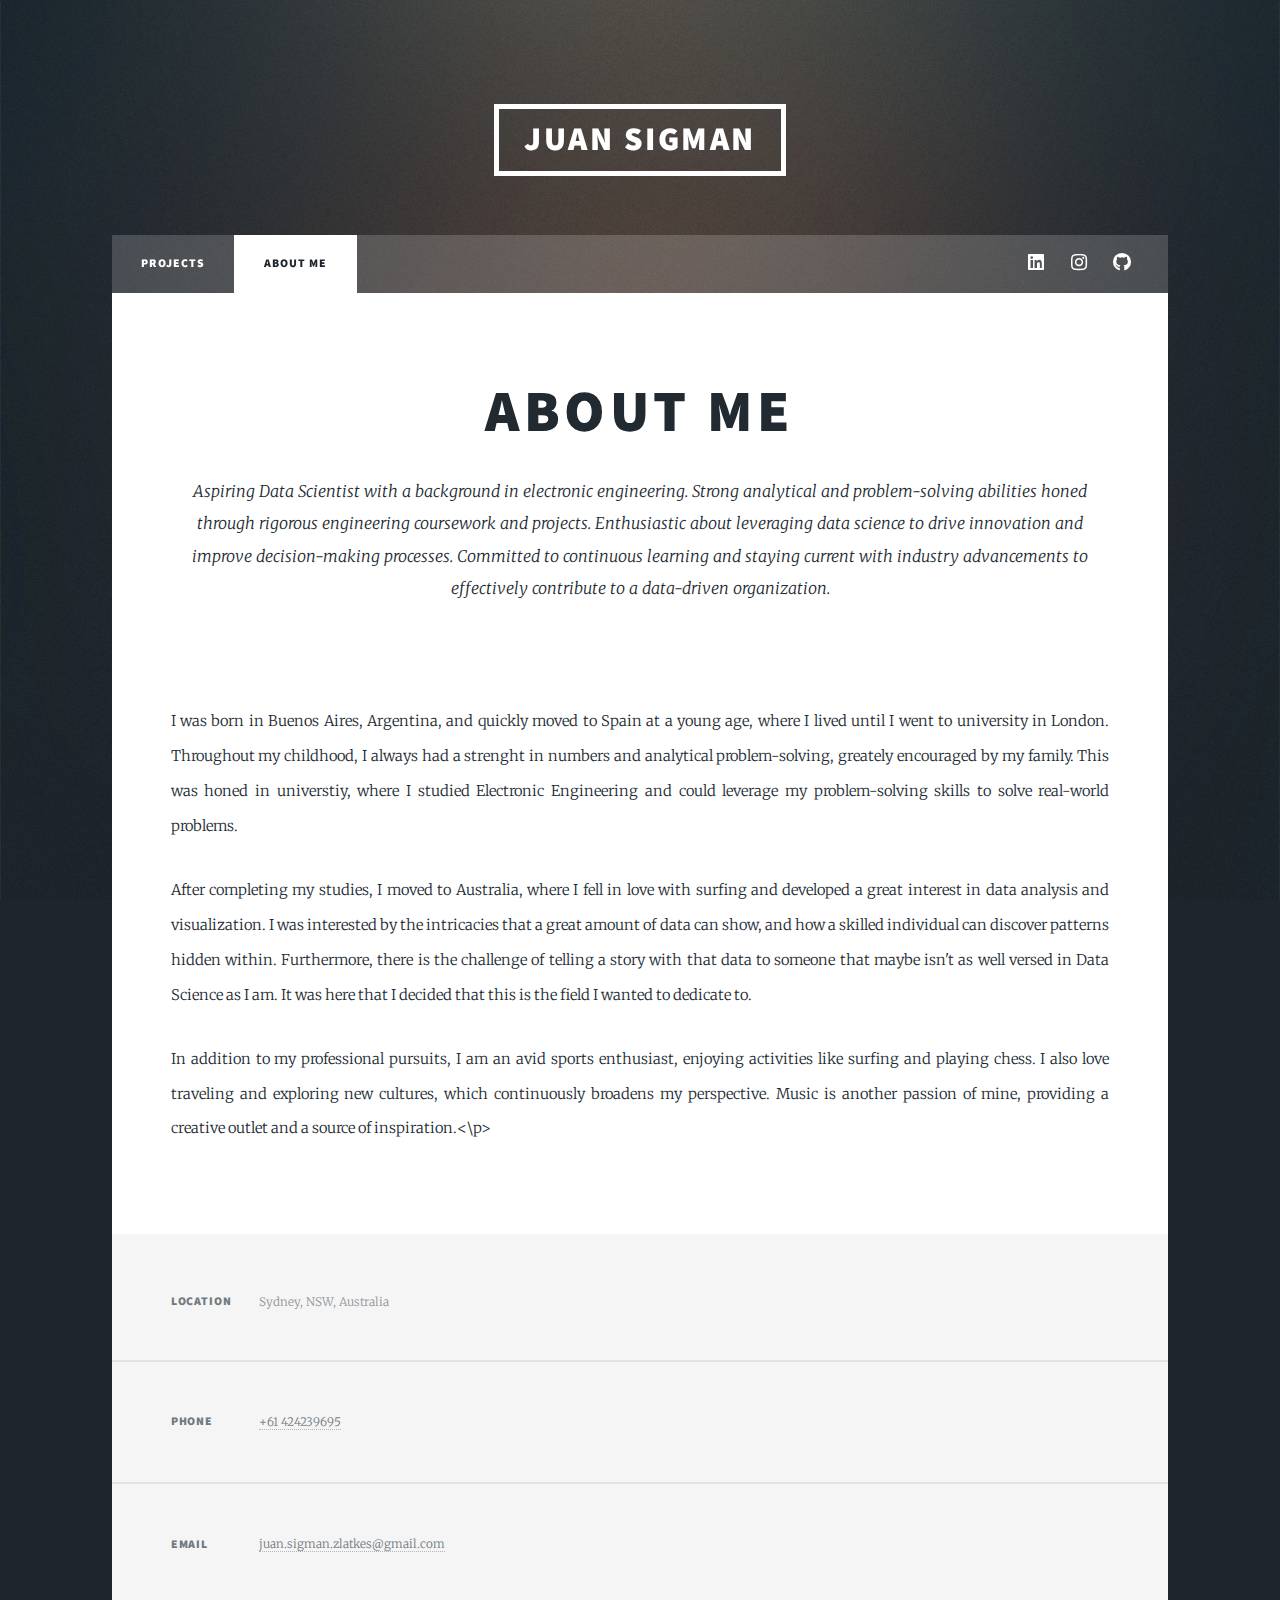
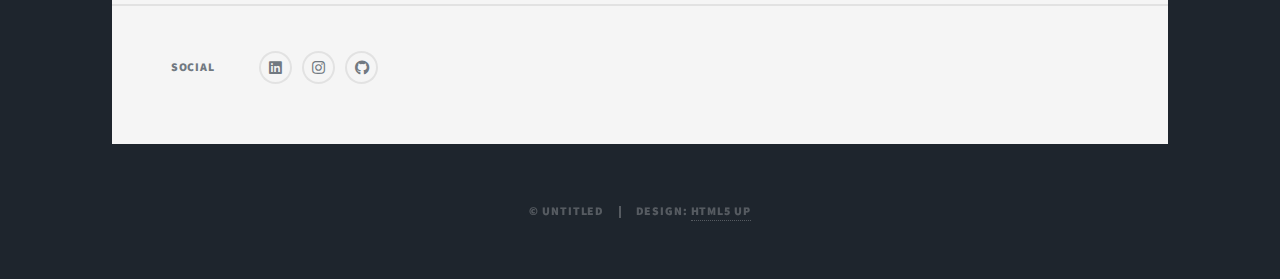
==== commit 21b6281a: "Update generic.html" ====
--- a/generic.html
+++ b/generic.html
@@ -26,16 +26,16 @@
 					<nav id="nav">
 						<ul class="links">
 							<li><a href="index.html">Projects</a></li>
+							<li class="active"><a href="generic.html">About me</a></li>
 							<!--
-							<li class="active"><a href="generic.html">About me</a></li>
 							<li><a href="elements.html">Elements Reference</a></li>
 							-->
 							
 						</ul>
 						<ul class="icons">
-							<li><a href="#" class="icon brands fa-linkedin"><span class="label">LinkedIn</span></a></li>
-							<li><a href="#" class="icon brands fa-instagram"><span class="label">Instagram</span></a></li>
-							<li><a href="#" class="icon brands fa-github"><span class="label">GitHub</span></a></li>
+							<li><a href="https://www.linkedin.com/in/juan-sigman-zlatkes-ab9597206/" target=”_blank” class="icon brands fa-linkedin"><span class="label">LinkedIn</span></a></li>
+							<li><a href="https://www.instagram.com/juanchi_sigman?igsh=YjRubnVhMHRnM2Vr&utm_source=qr" target=”_blank” class="icon brands fa-instagram"><span class="label">Instagram</span></a></li>
+							<li><a href="https://github.com/DrJuanchi" target=”_blank” class="icon brands fa-github"><span class="label">GitHub</span></a></li>
 						</ul>
 					</nav>
 
@@ -45,67 +45,42 @@
 						<!-- Post -->
 							<section class="post">
 								<header class="major">
-									<h1>This is a<br />
-									Generic Page</h1>
-									<p>Aenean ornare velit lacus varius enim ullamcorper proin aliquam<br />
-									facilisis ante sed etiam magna interdum congue. Lorem ipsum dolor<br />
-									amet nullam sed etiam veroeros.</p>
+									<h1>About me</h1>
+									<p>Aspiring Data Scientist with a background in electronic engineering. Strong analytical and problem-solving abilities honed through rigorous engineering coursework and projects.
+										Enthusiastic about leveraging data science to drive innovation and improve decision-making processes. Committed to continuous learning and staying current with industry advancements to effectively contribute to a data-driven organization.</p>
 								</header>
-								<div class="image main"><img src="images/pic01.jpg" alt="" /></div>
-								<p>Donec eget ex magna. Interdum et malesuada fames ac ante ipsum primis in faucibus. Pellentesque venenatis dolor imperdiet dolor mattis sagittis. Praesent rutrum sem diam, vitae egestas enim auctor sit amet. Pellentesque leo mauris, consectetur id ipsum sit amet, fergiat. Pellentesque in mi eu massa lacinia malesuada et a elit. Donec urna ex, lacinia in purus ac, pretium pulvinar mauris. Nunc lorem mauris, fringilla in aliquam at, euismod in lectus. Pellentesque habitant morbi tristique senectus et netus et malesuada fames ac turpis egestas. Curabitur sapien risus, commodo eget turpis at, elementum convallis enim turpis, lorem ipsum dolor sit amet nullam.</p>
-								<p>Lorem ipsum dolor sit amet, consectetur adipiscing elit. Duis dapibus rutrum facilisis. Class aptent taciti sociosqu ad litora torquent per conubia nostra, per inceptos himenaeos. Etiam tristique libero eu nibh porttitor fermentum. Nullam venenatis erat id vehicula viverra. Nunc ultrices eros ut ultricies condimentum. Mauris risus lacus, blandit sit amet venenatis non, bibendum vitae dolor. Nunc lorem mauris, fringilla in aliquam at, euismod in lectus. Pellentesque habitant morbi tristique senectus et netus et malesuada fames ac turpis egestas. In non lorem sit amet elit placerat maximus. Pellentesque aliquam maximus risus. Donec eget ex magna. Interdum et malesuada fames ac ante ipsum primis in faucibus. Pellentesque venenatis dolor imperdiet dolor mattis sagittis. Praesent rutrum sem diam, vitae egestas enim auctor sit amet. Pellentesque leo mauris, consectetur id ipsum.</p>
+								<div class="image main two"><img src="images/me_try_two.jpeg" alt="" /></div>
+								<p>I was born in Buenos Aires, Argentina, and quickly moved to Spain at a young age, where I lived until I went to university in London. Throughout my childhood, I always had a strenght in numbers and analytical problem-solving, greately encouraged by my family. This was honed in universtiy, where I studied Electronic Engineering and could leverage my problem-solving skills to solve real-world problems.</p>
+								<p>After completing my studies, I moved to Australia, where I fell in love with surfing and developed a great interest in data analysis and visualization. I was interested by the intricacies that a great amount of data can show, and how a skilled individual can discover patterns hidden within. Furthermore, there is the challenge of telling a story with that data to someone that maybe isn't as well versed in Data Science as I am. It was here that I decided that this is the field I wanted to dedicate to. </p>
+								<p>In addition to my professional pursuits, I am an avid sports enthusiast, enjoying activities like surfing and playing chess. I also love traveling and exploring new cultures, which continuously broadens my perspective. Music is another passion of mine, providing a creative outlet and a source of inspiration.<\p>
 							</section>
-
 					</div>
 
 				<!-- Footer -->
-					<footer id="footer">
+				<footer id="footer">
+					<section class="split contact">
+						<section class="alt">
+							<h3>Location</h3>
+							<p>Sydney, NSW, Australia</p>
+						</section>
 						<section>
-							<form method="post" action="#">
-								<div class="fields">
-									<div class="field">
-										<label for="name">Name</label>
-										<input type="text" name="name" id="name" />
-									</div>
-									<div class="field">
-										<label for="email">Email</label>
-										<input type="text" name="email" id="email" />
-									</div>
-									<div class="field">
-										<label for="message">Message</label>
-										<textarea name="message" id="message" rows="3"></textarea>
-									</div>
-								</div>
-								<ul class="actions">
-									<li><input type="submit" value="Send Message" /></li>
-								</ul>
-							</form>
+							<h3>Phone</h3>
+							<p><a href="#">+61 424239695</a></p>
 						</section>
-						<section class="split contact">
-							<section class="alt">
-								<h3>Address</h3>
-								<p>1234 Somewhere Road #87257<br />
-								Nashville, TN 00000-0000</p>
-							</section>
-							<section>
-								<h3>Phone</h3>
-								<p><a href="#">(000) 000-0000</a></p>
-							</section>
-							<section>
-								<h3>Email</h3>
-								<p><a href="#">info@untitled.tld</a></p>
-							</section>
-							<section>
-								<h3>Social</h3>
-								<ul class="icons alt">
-									<li><a href="#" class="icon brands alt fa-twitter"><span class="label">Twitter</span></a></li>
-									<li><a href="#" class="icon brands alt fa-facebook-f"><span class="label">Facebook</span></a></li>
-									<li><a href="#" class="icon brands alt fa-instagram"><span class="label">Instagram</span></a></li>
-									<li><a href="#" class="icon brands alt fa-github"><span class="label">GitHub</span></a></li>
-								</ul>
-							</section>
+						<section>
+							<h3>Email</h3>
+							<p><a href="#">juan.sigman.zlatkes@gmail.com</a></p>
 						</section>
-					</footer>
+						<section>
+							<h3>Social</h3>
+							<ul class="icons alt">
+								<li><a href="https://www.linkedin.com/in/juan-sigman-zlatkes-ab9597206/" class="icon brands alt fa-linkedin" target=”_blank”><span class="label">LinkedIn</span></a></li>
+								<li><a href="https://www.instagram.com/juanchi_sigman?igsh=YjRubnVhMHRnM2Vr&utm_source=qr" class="icon brands alt fa-instagram" target=”_blank”><span class="label">Instagram</span></a></li>
+								<li><a href="https://github.com/DrJuanchi" class="icon brands alt fa-github"><span class="label" target=”_blank”>GitHub</span></a></li>
+							</ul>
+						</section>
+					</section>
+				</footer>
 
 				<!-- Copyright -->
 					<div id="copyright">
@@ -124,4 +99,4 @@
 			<script src="assets/js/main.js"></script>
 
 	</body>
-</html>+</html>
--- a/assets/css/main.css
+++ b/assets/css/main.css
@@ -1,4689 +1,4698 @@
-@import url(fontawesome-all.min.css);
-@import url("https://fonts.googleapis.com/css?family=Merriweather:300,700,300italic,700italic|Source+Sans+Pro:900");
-
+@import url(fontawesome-all.min.css);
+@import url("https://fonts.googleapis.com/css?family=Merriweather:300,700,300italic,700italic|Source+Sans+Pro:900");
+
 /*
 	Massively by HTML5 UP
 	html5up.net | @ajlkn
 	Free for personal and commercial use under the CCA 3.0 license (html5up.net/license)
-*/
-
-html, body, div, span, applet, object,
-iframe, h1, h2, h3, h4, h5, h6, p, blockquote,
-pre, a, abbr, acronym, address, big, cite,
-code, del, dfn, em, img, ins, kbd, q, s, samp,
-small, strike, strong, sub, sup, tt, var, b,
-u, i, center, dl, dt, dd, ol, ul, li, fieldset,
-form, label, legend, table, caption, tbody,
-tfoot, thead, tr, th, td, article, aside,
-canvas, details, embed, figure, figcaption,
-footer, header, hgroup, menu, nav, output, ruby,
-section, summary, time, mark, audio, video {
-	margin: 0;
-	padding: 0;
-	border: 0;
-	font-size: 100%;
-	font: inherit;
-	vertical-align: baseline;}
-
-article, aside, details, figcaption, figure,
-footer, header, hgroup, menu, nav, section {
-	display: block;}
-
-body {
-	line-height: 1;
-}
-
-ol, ul {
-	list-style: none;
-}
-
-blockquote, q {
-	quotes: none;
-}
-
-	blockquote:before, blockquote:after, q:before, q:after {
-		content: '';
-		content: none;
-	}
-
-table {
-	border-collapse: collapse;
-	border-spacing: 0;
-}
-
-body {
-	-webkit-text-size-adjust: none;
-}
-
-mark {
-	background-color: transparent;
-	color: inherit;
-}
-
-input::-moz-focus-inner {
-	border: 0;
-	padding: 0;
-}
-
-input, select, textarea {
-	-moz-appearance: none;
-	-webkit-appearance: none;
-	-ms-appearance: none;
-	appearance: none;
-}
-
-/* Basic */
-
-	@-ms-viewport {
-		width: device-width;
-	}
-
-	body {
-		-ms-overflow-style: scrollbar;
-	}
-
-	@media screen and (max-width: 480px) {
-
-		html, body {
-			min-width: 320px;
-		}
-
-	}
-
-	html {
-		box-sizing: border-box;
-	}
-
-	*, *:before, *:after {
-		box-sizing: inherit;
-	}
-
-	body {
-		background-color: #1e252d;
-	}
-
-		body.is-preload *, body.is-preload *:before, body.is-preload *:after {
-			-moz-animation: none !important;
-			-webkit-animation: none !important;
-			-ms-animation: none !important;
-			animation: none !important;
-			-moz-transition: none !important;
-			-webkit-transition: none !important;
-			-ms-transition: none !important;
-			transition: none !important;
-		}
-
-/* Type */
-
-	html {
-		font-size: 16pt;
-	}
-
-		@media screen and (max-width: 1680px) {
-
-			html {
-				font-size: 12pt;
-			}
-
-		}
-
-		@media screen and (max-width: 1280px) {
-
-			html {
-				font-size: 11pt;
-			}
-
-		}
-
-		@media screen and (max-width: 360px) {
-
-			html {
-				font-size: 10pt;
-			}
-
-		}
-
-	body {
-		color: #212931;
-	}
-
-	body, input, select, textarea {
-		font-family: "Merriweather", Georgia, serif;
-		font-weight: 300;
-		font-size: 1rem;
-		line-height: 2.375;
-	}
-
-	a {
-		-moz-transition: color 0.2s ease-in-out, background-color 0.2s ease-in-out, border-color 0.2s ease-in-out, box-shadow 0.2s ease-in-out;
-		-webkit-transition: color 0.2s ease-in-out, background-color 0.2s ease-in-out, border-color 0.2s ease-in-out, box-shadow 0.2s ease-in-out;
-		-ms-transition: color 0.2s ease-in-out, background-color 0.2s ease-in-out, border-color 0.2s ease-in-out, box-shadow 0.2s ease-in-out;
-		transition: color 0.2s ease-in-out, background-color 0.2s ease-in-out, border-color 0.2s ease-in-out, box-shadow 0.2s ease-in-out;
-		border-bottom: dotted 1px;
-		text-decoration: none;
-	}
-
-		a:hover {
-			border-bottom-color: transparent;
-		}
-
-	strong, b {
-		font-weight: 600;
-	}
-
-	em, i {
-		font-style: italic;
-	}
-
-	p {
-		text-align: justify;
-		margin: 0 0 2rem 0;
-	}
-
-	h1, h2, h3, h4, h5, h6 {
-		font-family: "Source Sans Pro", Helvetica, sans-serif;
-		font-weight: 900;
-		line-height: 1.5;
-		letter-spacing: 0.075em;
-		text-transform: uppercase;
-		margin: 0 0 1rem 0;
-	}
-
-		h1 a, h2 a, h3 a, h4 a, h5 a, h6 a {
-			border-bottom: 0;
-			color: inherit;
-			text-decoration: none;
-		}
-
-	h1 {
-		font-size: 4rem;
-		line-height: 1.1;
-		margin: 0 0 2rem 0;
-	}
-
-	h2 {
-		font-size: 1.75rem;
-		line-height: 1.3;
-		margin: 0 0 1.5rem 0;
-	}
-
-	h3 {
-		font-size: 1.25rem;
-		margin: 0 0 1.5rem 0;
-	}
-
-	h4 {
-		font-size: 1rem;
-	}
-
-	h5 {
-		font-size: 0.9rem;
-	}
-
-	h6 {
-		font-size: 0.8rem;
-	}
-
-	sub {
-		font-size: 0.8rem;
-		position: relative;
-		top: 0.5rem;
-	}
-
-	sup {
-		font-size: 0.8rem;
-		position: relative;
-		top: -0.5rem;
-	}
-
-	blockquote {
-		border-left: solid 4px;
-		font-style: italic;
-		margin: 0 0 2rem 0;
-		padding: 0.5rem 0 0.5rem 2rem;
-	}
-
-	code {
-		border: solid 2px;
-		font-family: "Courier New", monospace;
-		font-size: 0.9rem;
-		margin: 0 0.25rem;
-		padding: 0.25rem 0.65rem;
-	}
-
-	pre {
-		-webkit-overflow-scrolling: touch;
-		font-family: "Courier New", monospace;
-		font-size: 0.9rem;
-		margin: 0 0 2rem 0;
-	}
-
-		pre code {
-			display: block;
-			line-height: 1.75;
-			padding: 1rem 1.5rem;
-			overflow-x: auto;
-		}
-
-	hr {
-		border: 0;
-		border-bottom: solid 2px;
-		margin: 3rem 0;
-	}
-
-		hr.major {
-			margin: 5rem 0;
-		}
-
-	.align-left {
-		text-align: left;
-	}
-
-	.align-center {
-		text-align: center;
-	}
-
-	.align-right {
-		text-align: right;
-	}
-
-	input, select, textarea {
-		color: #212931;
-	}
-
-	a {
-		color: #212931;
-		border-bottom-color: rgba(33, 41, 49, 0.5);
-	}
-
-		a:hover {
-			border-bottom-color: transparent;
-			color: #18bfef !important;
-		}
-
-	strong, b {
-		color: #212931;
-	}
-
-	h1, h2, h3, h4, h5, h6 {
-		color: #212931;
-	}
-
-	blockquote {
-		border-left-color: #eeeeee;
-	}
-
-	code {
-		background: rgba(220, 220, 220, 0.25);
-		border-color: #eeeeee;
-	}
-
-	hr {
-		border-bottom-color: #eeeeee;
-	}
-
-/* Row */
-
-	.row {
-		display: flex;
-		flex-wrap: wrap;
-		box-sizing: border-box;
-		align-items: stretch;
-	}
-
-		.row > * {
-			box-sizing: border-box;
-		}
-
-		.row.gtr-uniform > * > :last-child {
-			margin-bottom: 0;
-		}
-
-		.row.aln-left {
-			justify-content: flex-start;
-		}
-
-		.row.aln-center {
-			justify-content: center;
-		}
-
-		.row.aln-right {
-			justify-content: flex-end;
-		}
-
-		.row.aln-top {
-			align-items: flex-start;
-		}
-
-		.row.aln-middle {
-			align-items: center;
-		}
-
-		.row.aln-bottom {
-			align-items: flex-end;
-		}
-
-		.row > .imp {
-			order: -1;
-		}
-
-		.row > .col-1 {
-			width: 8.33333%;
-		}
-
-		.row > .off-1 {
-			margin-left: 8.33333%;
-		}
-
-		.row > .col-2 {
-			width: 16.66667%;
-		}
-
-		.row > .off-2 {
-			margin-left: 16.66667%;
-		}
-
-		.row > .col-3 {
-			width: 25%;
-		}
-
-		.row > .off-3 {
-			margin-left: 25%;
-		}
-
-		.row > .col-4 {
-			width: 33.33333%;
-		}
-
-		.row > .off-4 {
-			margin-left: 33.33333%;
-		}
-
-		.row > .col-5 {
-			width: 41.66667%;
-		}
-
-		.row > .off-5 {
-			margin-left: 41.66667%;
-		}
-
-		.row > .col-6 {
-			width: 50%;
-		}
-
-		.row > .off-6 {
-			margin-left: 50%;
-		}
-
-		.row > .col-7 {
-			width: 58.33333%;
-		}
-
-		.row > .off-7 {
-			margin-left: 58.33333%;
-		}
-
-		.row > .col-8 {
-			width: 66.66667%;
-		}
-
-		.row > .off-8 {
-			margin-left: 66.66667%;
-		}
-
-		.row > .col-9 {
-			width: 75%;
-		}
-
-		.row > .off-9 {
-			margin-left: 75%;
-		}
-
-		.row > .col-10 {
-			width: 83.33333%;
-		}
-
-		.row > .off-10 {
-			margin-left: 83.33333%;
-		}
-
-		.row > .col-11 {
-			width: 91.66667%;
-		}
-
-		.row > .off-11 {
-			margin-left: 91.66667%;
-		}
-
-		.row > .col-12 {
-			width: 100%;
-		}
-
-		.row > .off-12 {
-			margin-left: 100%;
-		}
-
-		.row.gtr-0 {
-			margin-top: 0;
-			margin-left: 0rem;
-		}
-
-			.row.gtr-0 > * {
-				padding: 0 0 0 0rem;
-			}
-
-			.row.gtr-0.gtr-uniform {
-				margin-top: 0rem;
-			}
-
-				.row.gtr-0.gtr-uniform > * {
-					padding-top: 0rem;
-				}
-
-		.row.gtr-25 {
-			margin-top: 0;
-			margin-left: -0.375rem;
-		}
-
-			.row.gtr-25 > * {
-				padding: 0 0 0 0.375rem;
-			}
-
-			.row.gtr-25.gtr-uniform {
-				margin-top: -0.375rem;
-			}
-
-				.row.gtr-25.gtr-uniform > * {
-					padding-top: 0.375rem;
-				}
-
-		.row.gtr-50 {
-			margin-top: 0;
-			margin-left: -0.75rem;
-		}
-
-			.row.gtr-50 > * {
-				padding: 0 0 0 0.75rem;
-			}
-
-			.row.gtr-50.gtr-uniform {
-				margin-top: -0.75rem;
-			}
-
-				.row.gtr-50.gtr-uniform > * {
-					padding-top: 0.75rem;
-				}
-
-		.row {
-			margin-top: 0;
-			margin-left: -1.5rem;
-		}
-
-			.row > * {
-				padding: 0 0 0 1.5rem;
-			}
-
-			.row.gtr-uniform {
-				margin-top: -1.5rem;
-			}
-
-				.row.gtr-uniform > * {
-					padding-top: 1.5rem;
-				}
-
-		.row.gtr-150 {
-			margin-top: 0;
-			margin-left: -2.25rem;
-		}
-
-			.row.gtr-150 > * {
-				padding: 0 0 0 2.25rem;
-			}
-
-			.row.gtr-150.gtr-uniform {
-				margin-top: -2.25rem;
-			}
-
-				.row.gtr-150.gtr-uniform > * {
-					padding-top: 2.25rem;
-				}
-
-		.row.gtr-200 {
-			margin-top: 0;
-			margin-left: -3rem;
-		}
-
-			.row.gtr-200 > * {
-				padding: 0 0 0 3rem;
-			}
-
-			.row.gtr-200.gtr-uniform {
-				margin-top: -3rem;
-			}
-
-				.row.gtr-200.gtr-uniform > * {
-					padding-top: 3rem;
-				}
-
-		@media screen and (max-width: 1680px) {
-
-			.row {
-				display: flex;
-				flex-wrap: wrap;
-				box-sizing: border-box;
-				align-items: stretch;
-			}
-
-				.row > * {
-					box-sizing: border-box;
-				}
-
-				.row.gtr-uniform > * > :last-child {
-					margin-bottom: 0;
-				}
-
-				.row.aln-left {
-					justify-content: flex-start;
-				}
-
-				.row.aln-center {
-					justify-content: center;
-				}
-
-				.row.aln-right {
-					justify-content: flex-end;
-				}
-
-				.row.aln-top {
-					align-items: flex-start;
-				}
-
-				.row.aln-middle {
-					align-items: center;
-				}
-
-				.row.aln-bottom {
-					align-items: flex-end;
-				}
-
-				.row > .imp-xlarge {
-					order: -1;
-				}
-
-				.row > .col-1-xlarge {
-					width: 8.33333%;
-				}
-
-				.row > .off-1-xlarge {
-					margin-left: 8.33333%;
-				}
-
-				.row > .col-2-xlarge {
-					width: 16.66667%;
-				}
-
-				.row > .off-2-xlarge {
-					margin-left: 16.66667%;
-				}
-
-				.row > .col-3-xlarge {
-					width: 25%;
-				}
-
-				.row > .off-3-xlarge {
-					margin-left: 25%;
-				}
-
-				.row > .col-4-xlarge {
-					width: 33.33333%;
-				}
-
-				.row > .off-4-xlarge {
-					margin-left: 33.33333%;
-				}
-
-				.row > .col-5-xlarge {
-					width: 41.66667%;
-				}
-
-				.row > .off-5-xlarge {
-					margin-left: 41.66667%;
-				}
-
-				.row > .col-6-xlarge {
-					width: 50%;
-				}
-
-				.row > .off-6-xlarge {
-					margin-left: 50%;
-				}
-
-				.row > .col-7-xlarge {
-					width: 58.33333%;
-				}
-
-				.row > .off-7-xlarge {
-					margin-left: 58.33333%;
-				}
-
-				.row > .col-8-xlarge {
-					width: 66.66667%;
-				}
-
-				.row > .off-8-xlarge {
-					margin-left: 66.66667%;
-				}
-
-				.row > .col-9-xlarge {
-					width: 75%;
-				}
-
-				.row > .off-9-xlarge {
-					margin-left: 75%;
-				}
-
-				.row > .col-10-xlarge {
-					width: 83.33333%;
-				}
-
-				.row > .off-10-xlarge {
-					margin-left: 83.33333%;
-				}
-
-				.row > .col-11-xlarge {
-					width: 91.66667%;
-				}
-
-				.row > .off-11-xlarge {
-					margin-left: 91.66667%;
-				}
-
-				.row > .col-12-xlarge {
-					width: 100%;
-				}
-
-				.row > .off-12-xlarge {
-					margin-left: 100%;
-				}
-
-				.row.gtr-0 {
-					margin-top: 0;
-					margin-left: 0rem;
-				}
-
-					.row.gtr-0 > * {
-						padding: 0 0 0 0rem;
-					}
-
-					.row.gtr-0.gtr-uniform {
-						margin-top: 0rem;
-					}
-
-						.row.gtr-0.gtr-uniform > * {
-							padding-top: 0rem;
-						}
-
-				.row.gtr-25 {
-					margin-top: 0;
-					margin-left: -0.375rem;
-				}
-
-					.row.gtr-25 > * {
-						padding: 0 0 0 0.375rem;
-					}
-
-					.row.gtr-25.gtr-uniform {
-						margin-top: -0.375rem;
-					}
-
-						.row.gtr-25.gtr-uniform > * {
-							padding-top: 0.375rem;
-						}
-
-				.row.gtr-50 {
-					margin-top: 0;
-					margin-left: -0.75rem;
-				}
-
-					.row.gtr-50 > * {
-						padding: 0 0 0 0.75rem;
-					}
-
-					.row.gtr-50.gtr-uniform {
-						margin-top: -0.75rem;
-					}
-
-						.row.gtr-50.gtr-uniform > * {
-							padding-top: 0.75rem;
-						}
-
-				.row {
-					margin-top: 0;
-					margin-left: -1.5rem;
-				}
-
-					.row > * {
-						padding: 0 0 0 1.5rem;
-					}
-
-					.row.gtr-uniform {
-						margin-top: -1.5rem;
-					}
-
-						.row.gtr-uniform > * {
-							padding-top: 1.5rem;
-						}
-
-				.row.gtr-150 {
-					margin-top: 0;
-					margin-left: -2.25rem;
-				}
-
-					.row.gtr-150 > * {
-						padding: 0 0 0 2.25rem;
-					}
-
-					.row.gtr-150.gtr-uniform {
-						margin-top: -2.25rem;
-					}
-
-						.row.gtr-150.gtr-uniform > * {
-							padding-top: 2.25rem;
-						}
-
-				.row.gtr-200 {
-					margin-top: 0;
-					margin-left: -3rem;
-				}
-
-					.row.gtr-200 > * {
-						padding: 0 0 0 3rem;
-					}
-
-					.row.gtr-200.gtr-uniform {
-						margin-top: -3rem;
-					}
-
-						.row.gtr-200.gtr-uniform > * {
-							padding-top: 3rem;
-						}
-
-		}
-
-		@media screen and (max-width: 1280px) {
-
-			.row {
-				display: flex;
-				flex-wrap: wrap;
-				box-sizing: border-box;
-				align-items: stretch;
-			}
-
-				.row > * {
-					box-sizing: border-box;
-				}
-
-				.row.gtr-uniform > * > :last-child {
-					margin-bottom: 0;
-				}
-
-				.row.aln-left {
-					justify-content: flex-start;
-				}
-
-				.row.aln-center {
-					justify-content: center;
-				}
-
-				.row.aln-right {
-					justify-content: flex-end;
-				}
-
-				.row.aln-top {
-					align-items: flex-start;
-				}
-
-				.row.aln-middle {
-					align-items: center;
-				}
-
-				.row.aln-bottom {
-					align-items: flex-end;
-				}
-
-				.row > .imp-large {
-					order: -1;
-				}
-
-				.row > .col-1-large {
-					width: 8.33333%;
-				}
-
-				.row > .off-1-large {
-					margin-left: 8.33333%;
-				}
-
-				.row > .col-2-large {
-					width: 16.66667%;
-				}
-
-				.row > .off-2-large {
-					margin-left: 16.66667%;
-				}
-
-				.row > .col-3-large {
-					width: 25%;
-				}
-
-				.row > .off-3-large {
-					margin-left: 25%;
-				}
-
-				.row > .col-4-large {
-					width: 33.33333%;
-				}
-
-				.row > .off-4-large {
-					margin-left: 33.33333%;
-				}
-
-				.row > .col-5-large {
-					width: 41.66667%;
-				}
-
-				.row > .off-5-large {
-					margin-left: 41.66667%;
-				}
-
-				.row > .col-6-large {
-					width: 50%;
-				}
-
-				.row > .off-6-large {
-					margin-left: 50%;
-				}
-
-				.row > .col-7-large {
-					width: 58.33333%;
-				}
-
-				.row > .off-7-large {
-					margin-left: 58.33333%;
-				}
-
-				.row > .col-8-large {
-					width: 66.66667%;
-				}
-
-				.row > .off-8-large {
-					margin-left: 66.66667%;
-				}
-
-				.row > .col-9-large {
-					width: 75%;
-				}
-
-				.row > .off-9-large {
-					margin-left: 75%;
-				}
-
-				.row > .col-10-large {
-					width: 83.33333%;
-				}
-
-				.row > .off-10-large {
-					margin-left: 83.33333%;
-				}
-
-				.row > .col-11-large {
-					width: 91.66667%;
-				}
-
-				.row > .off-11-large {
-					margin-left: 91.66667%;
-				}
-
-				.row > .col-12-large {
-					width: 100%;
-				}
-
-				.row > .off-12-large {
-					margin-left: 100%;
-				}
-
-				.row.gtr-0 {
-					margin-top: 0;
-					margin-left: 0rem;
-				}
-
-					.row.gtr-0 > * {
-						padding: 0 0 0 0rem;
-					}
-
-					.row.gtr-0.gtr-uniform {
-						margin-top: 0rem;
-					}
-
-						.row.gtr-0.gtr-uniform > * {
-							padding-top: 0rem;
-						}
-
-				.row.gtr-25 {
-					margin-top: 0;
-					margin-left: -0.375rem;
-				}
-
-					.row.gtr-25 > * {
-						padding: 0 0 0 0.375rem;
-					}
-
-					.row.gtr-25.gtr-uniform {
-						margin-top: -0.375rem;
-					}
-
-						.row.gtr-25.gtr-uniform > * {
-							padding-top: 0.375rem;
-						}
-
-				.row.gtr-50 {
-					margin-top: 0;
-					margin-left: -0.75rem;
-				}
-
-					.row.gtr-50 > * {
-						padding: 0 0 0 0.75rem;
-					}
-
-					.row.gtr-50.gtr-uniform {
-						margin-top: -0.75rem;
-					}
-
-						.row.gtr-50.gtr-uniform > * {
-							padding-top: 0.75rem;
-						}
-
-				.row {
-					margin-top: 0;
-					margin-left: -1.5rem;
-				}
-
-					.row > * {
-						padding: 0 0 0 1.5rem;
-					}
-
-					.row.gtr-uniform {
-						margin-top: -1.5rem;
-					}
-
-						.row.gtr-uniform > * {
-							padding-top: 1.5rem;
-						}
-
-				.row.gtr-150 {
-					margin-top: 0;
-					margin-left: -2.25rem;
-				}
-
-					.row.gtr-150 > * {
-						padding: 0 0 0 2.25rem;
-					}
-
-					.row.gtr-150.gtr-uniform {
-						margin-top: -2.25rem;
-					}
-
-						.row.gtr-150.gtr-uniform > * {
-							padding-top: 2.25rem;
-						}
-
-				.row.gtr-200 {
-					margin-top: 0;
-					margin-left: -3rem;
-				}
-
-					.row.gtr-200 > * {
-						padding: 0 0 0 3rem;
-					}
-
-					.row.gtr-200.gtr-uniform {
-						margin-top: -3rem;
-					}
-
-						.row.gtr-200.gtr-uniform > * {
-							padding-top: 3rem;
-						}
-
-		}
-
-		@media screen and (max-width: 980px) {
-
-			.row {
-				display: flex;
-				flex-wrap: wrap;
-				box-sizing: border-box;
-				align-items: stretch;
-			}
-
-				.row > * {
-					box-sizing: border-box;
-				}
-
-				.row.gtr-uniform > * > :last-child {
-					margin-bottom: 0;
-				}
-
-				.row.aln-left {
-					justify-content: flex-start;
-				}
-
-				.row.aln-center {
-					justify-content: center;
-				}
-
-				.row.aln-right {
-					justify-content: flex-end;
-				}
-
-				.row.aln-top {
-					align-items: flex-start;
-				}
-
-				.row.aln-middle {
-					align-items: center;
-				}
-
-				.row.aln-bottom {
-					align-items: flex-end;
-				}
-
-				.row > .imp-medium {
-					order: -1;
-				}
-
-				.row > .col-1-medium {
-					width: 8.33333%;
-				}
-
-				.row > .off-1-medium {
-					margin-left: 8.33333%;
-				}
-
-				.row > .col-2-medium {
-					width: 16.66667%;
-				}
-
-				.row > .off-2-medium {
-					margin-left: 16.66667%;
-				}
-
-				.row > .col-3-medium {
-					width: 25%;
-				}
-
-				.row > .off-3-medium {
-					margin-left: 25%;
-				}
-
-				.row > .col-4-medium {
-					width: 33.33333%;
-				}
-
-				.row > .off-4-medium {
-					margin-left: 33.33333%;
-				}
-
-				.row > .col-5-medium {
-					width: 41.66667%;
-				}
-
-				.row > .off-5-medium {
-					margin-left: 41.66667%;
-				}
-
-				.row > .col-6-medium {
-					width: 50%;
-				}
-
-				.row > .off-6-medium {
-					margin-left: 50%;
-				}
-
-				.row > .col-7-medium {
-					width: 58.33333%;
-				}
-
-				.row > .off-7-medium {
-					margin-left: 58.33333%;
-				}
-
-				.row > .col-8-medium {
-					width: 66.66667%;
-				}
-
-				.row > .off-8-medium {
-					margin-left: 66.66667%;
-				}
-
-				.row > .col-9-medium {
-					width: 75%;
-				}
-
-				.row > .off-9-medium {
-					margin-left: 75%;
-				}
-
-				.row > .col-10-medium {
-					width: 83.33333%;
-				}
-
-				.row > .off-10-medium {
-					margin-left: 83.33333%;
-				}
-
-				.row > .col-11-medium {
-					width: 91.66667%;
-				}
-
-				.row > .off-11-medium {
-					margin-left: 91.66667%;
-				}
-
-				.row > .col-12-medium {
-					width: 100%;
-				}
-
-				.row > .off-12-medium {
-					margin-left: 100%;
-				}
-
-				.row.gtr-0 {
-					margin-top: 0;
-					margin-left: 0rem;
-				}
-
-					.row.gtr-0 > * {
-						padding: 0 0 0 0rem;
-					}
-
-					.row.gtr-0.gtr-uniform {
-						margin-top: 0rem;
-					}
-
-						.row.gtr-0.gtr-uniform > * {
-							padding-top: 0rem;
-						}
-
-				.row.gtr-25 {
-					margin-top: 0;
-					margin-left: -0.375rem;
-				}
-
-					.row.gtr-25 > * {
-						padding: 0 0 0 0.375rem;
-					}
-
-					.row.gtr-25.gtr-uniform {
-						margin-top: -0.375rem;
-					}
-
-						.row.gtr-25.gtr-uniform > * {
-							padding-top: 0.375rem;
-						}
-
-				.row.gtr-50 {
-					margin-top: 0;
-					margin-left: -0.75rem;
-				}
-
-					.row.gtr-50 > * {
-						padding: 0 0 0 0.75rem;
-					}
-
-					.row.gtr-50.gtr-uniform {
-						margin-top: -0.75rem;
-					}
-
-						.row.gtr-50.gtr-uniform > * {
-							padding-top: 0.75rem;
-						}
-
-				.row {
-					margin-top: 0;
-					margin-left: -1.5rem;
-				}
-
-					.row > * {
-						padding: 0 0 0 1.5rem;
-					}
-
-					.row.gtr-uniform {
-						margin-top: -1.5rem;
-					}
-
-						.row.gtr-uniform > * {
-							padding-top: 1.5rem;
-						}
-
-				.row.gtr-150 {
-					margin-top: 0;
-					margin-left: -2.25rem;
-				}
-
-					.row.gtr-150 > * {
-						padding: 0 0 0 2.25rem;
-					}
-
-					.row.gtr-150.gtr-uniform {
-						margin-top: -2.25rem;
-					}
-
-						.row.gtr-150.gtr-uniform > * {
-							padding-top: 2.25rem;
-						}
-
-				.row.gtr-200 {
-					margin-top: 0;
-					margin-left: -3rem;
-				}
-
-					.row.gtr-200 > * {
-						padding: 0 0 0 3rem;
-					}
-
-					.row.gtr-200.gtr-uniform {
-						margin-top: -3rem;
-					}
-
-						.row.gtr-200.gtr-uniform > * {
-							padding-top: 3rem;
-						}
-
-		}
-
-		@media screen and (max-width: 736px) {
-
-			.row {
-				display: flex;
-				flex-wrap: wrap;
-				box-sizing: border-box;
-				align-items: stretch;
-			}
-
-				.row > * {
-					box-sizing: border-box;
-				}
-
-				.row.gtr-uniform > * > :last-child {
-					margin-bottom: 0;
-				}
-
-				.row.aln-left {
-					justify-content: flex-start;
-				}
-
-				.row.aln-center {
-					justify-content: center;
-				}
-
-				.row.aln-right {
-					justify-content: flex-end;
-				}
-
-				.row.aln-top {
-					align-items: flex-start;
-				}
-
-				.row.aln-middle {
-					align-items: center;
-				}
-
-				.row.aln-bottom {
-					align-items: flex-end;
-				}
-
-				.row > .imp-small {
-					order: -1;
-				}
-
-				.row > .col-1-small {
-					width: 8.33333%;
-				}
-
-				.row > .off-1-small {
-					margin-left: 8.33333%;
-				}
-
-				.row > .col-2-small {
-					width: 16.66667%;
-				}
-
-				.row > .off-2-small {
-					margin-left: 16.66667%;
-				}
-
-				.row > .col-3-small {
-					width: 25%;
-				}
-
-				.row > .off-3-small {
-					margin-left: 25%;
-				}
-
-				.row > .col-4-small {
-					width: 33.33333%;
-				}
-
-				.row > .off-4-small {
-					margin-left: 33.33333%;
-				}
-
-				.row > .col-5-small {
-					width: 41.66667%;
-				}
-
-				.row > .off-5-small {
-					margin-left: 41.66667%;
-				}
-
-				.row > .col-6-small {
-					width: 50%;
-				}
-
-				.row > .off-6-small {
-					margin-left: 50%;
-				}
-
-				.row > .col-7-small {
-					width: 58.33333%;
-				}
-
-				.row > .off-7-small {
-					margin-left: 58.33333%;
-				}
-
-				.row > .col-8-small {
-					width: 66.66667%;
-				}
-
-				.row > .off-8-small {
-					margin-left: 66.66667%;
-				}
-
-				.row > .col-9-small {
-					width: 75%;
-				}
-
-				.row > .off-9-small {
-					margin-left: 75%;
-				}
-
-				.row > .col-10-small {
-					width: 83.33333%;
-				}
-
-				.row > .off-10-small {
-					margin-left: 83.33333%;
-				}
-
-				.row > .col-11-small {
-					width: 91.66667%;
-				}
-
-				.row > .off-11-small {
-					margin-left: 91.66667%;
-				}
-
-				.row > .col-12-small {
-					width: 100%;
-				}
-
-				.row > .off-12-small {
-					margin-left: 100%;
-				}
-
-				.row.gtr-0 {
-					margin-top: 0;
-					margin-left: 0rem;
-				}
-
-					.row.gtr-0 > * {
-						padding: 0 0 0 0rem;
-					}
-
-					.row.gtr-0.gtr-uniform {
-						margin-top: 0rem;
-					}
-
-						.row.gtr-0.gtr-uniform > * {
-							padding-top: 0rem;
-						}
-
-				.row.gtr-25 {
-					margin-top: 0;
-					margin-left: -0.375rem;
-				}
-
-					.row.gtr-25 > * {
-						padding: 0 0 0 0.375rem;
-					}
-
-					.row.gtr-25.gtr-uniform {
-						margin-top: -0.375rem;
-					}
-
-						.row.gtr-25.gtr-uniform > * {
-							padding-top: 0.375rem;
-						}
-
-				.row.gtr-50 {
-					margin-top: 0;
-					margin-left: -0.75rem;
-				}
-
-					.row.gtr-50 > * {
-						padding: 0 0 0 0.75rem;
-					}
-
-					.row.gtr-50.gtr-uniform {
-						margin-top: -0.75rem;
-					}
-
-						.row.gtr-50.gtr-uniform > * {
-							padding-top: 0.75rem;
-						}
-
-				.row {
-					margin-top: 0;
-					margin-left: -1.5rem;
-				}
-
-					.row > * {
-						padding: 0 0 0 1.5rem;
-					}
-
-					.row.gtr-uniform {
-						margin-top: -1.5rem;
-					}
-
-						.row.gtr-uniform > * {
-							padding-top: 1.5rem;
-						}
-
-				.row.gtr-150 {
-					margin-top: 0;
-					margin-left: -2.25rem;
-				}
-
-					.row.gtr-150 > * {
-						padding: 0 0 0 2.25rem;
-					}
-
-					.row.gtr-150.gtr-uniform {
-						margin-top: -2.25rem;
-					}
-
-						.row.gtr-150.gtr-uniform > * {
-							padding-top: 2.25rem;
-						}
-
-				.row.gtr-200 {
-					margin-top: 0;
-					margin-left: -3rem;
-				}
-
-					.row.gtr-200 > * {
-						padding: 0 0 0 3rem;
-					}
-
-					.row.gtr-200.gtr-uniform {
-						margin-top: -3rem;
-					}
-
-						.row.gtr-200.gtr-uniform > * {
-							padding-top: 3rem;
-						}
-
-		}
-
-		@media screen and (max-width: 480px) {
-
-			.row {
-				display: flex;
-				flex-wrap: wrap;
-				box-sizing: border-box;
-				align-items: stretch;
-			}
-
-				.row > * {
-					box-sizing: border-box;
-				}
-
-				.row.gtr-uniform > * > :last-child {
-					margin-bottom: 0;
-				}
-
-				.row.aln-left {
-					justify-content: flex-start;
-				}
-
-				.row.aln-center {
-					justify-content: center;
-				}
-
-				.row.aln-right {
-					justify-content: flex-end;
-				}
-
-				.row.aln-top {
-					align-items: flex-start;
-				}
-
-				.row.aln-middle {
-					align-items: center;
-				}
-
-				.row.aln-bottom {
-					align-items: flex-end;
-				}
-
-				.row > .imp-xsmall {
-					order: -1;
-				}
-
-				.row > .col-1-xsmall {
-					width: 8.33333%;
-				}
-
-				.row > .off-1-xsmall {
-					margin-left: 8.33333%;
-				}
-
-				.row > .col-2-xsmall {
-					width: 16.66667%;
-				}
-
-				.row > .off-2-xsmall {
-					margin-left: 16.66667%;
-				}
-
-				.row > .col-3-xsmall {
-					width: 25%;
-				}
-
-				.row > .off-3-xsmall {
-					margin-left: 25%;
-				}
-
-				.row > .col-4-xsmall {
-					width: 33.33333%;
-				}
-
-				.row > .off-4-xsmall {
-					margin-left: 33.33333%;
-				}
-
-				.row > .col-5-xsmall {
-					width: 41.66667%;
-				}
-
-				.row > .off-5-xsmall {
-					margin-left: 41.66667%;
-				}
-
-				.row > .col-6-xsmall {
-					width: 50%;
-				}
-
-				.row > .off-6-xsmall {
-					margin-left: 50%;
-				}
-
-				.row > .col-7-xsmall {
-					width: 58.33333%;
-				}
-
-				.row > .off-7-xsmall {
-					margin-left: 58.33333%;
-				}
-
-				.row > .col-8-xsmall {
-					width: 66.66667%;
-				}
-
-				.row > .off-8-xsmall {
-					margin-left: 66.66667%;
-				}
-
-				.row > .col-9-xsmall {
-					width: 75%;
-				}
-
-				.row > .off-9-xsmall {
-					margin-left: 75%;
-				}
-
-				.row > .col-10-xsmall {
-					width: 83.33333%;
-				}
-
-				.row > .off-10-xsmall {
-					margin-left: 83.33333%;
-				}
-
-				.row > .col-11-xsmall {
-					width: 91.66667%;
-				}
-
-				.row > .off-11-xsmall {
-					margin-left: 91.66667%;
-				}
-
-				.row > .col-12-xsmall {
-					width: 100%;
-				}
-
-				.row > .off-12-xsmall {
-					margin-left: 100%;
-				}
-
-				.row.gtr-0 {
-					margin-top: 0;
-					margin-left: 0rem;
-				}
-
-					.row.gtr-0 > * {
-						padding: 0 0 0 0rem;
-					}
-
-					.row.gtr-0.gtr-uniform {
-						margin-top: 0rem;
-					}
-
-						.row.gtr-0.gtr-uniform > * {
-							padding-top: 0rem;
-						}
-
-				.row.gtr-25 {
-					margin-top: 0;
-					margin-left: -0.375rem;
-				}
-
-					.row.gtr-25 > * {
-						padding: 0 0 0 0.375rem;
-					}
-
-					.row.gtr-25.gtr-uniform {
-						margin-top: -0.375rem;
-					}
-
-						.row.gtr-25.gtr-uniform > * {
-							padding-top: 0.375rem;
-						}
-
-				.row.gtr-50 {
-					margin-top: 0;
-					margin-left: -0.75rem;
-				}
-
-					.row.gtr-50 > * {
-						padding: 0 0 0 0.75rem;
-					}
-
-					.row.gtr-50.gtr-uniform {
-						margin-top: -0.75rem;
-					}
-
-						.row.gtr-50.gtr-uniform > * {
-							padding-top: 0.75rem;
-						}
-
-				.row {
-					margin-top: 0;
-					margin-left: -1.5rem;
-				}
-
-					.row > * {
-						padding: 0 0 0 1.5rem;
-					}
-
-					.row.gtr-uniform {
-						margin-top: -1.5rem;
-					}
-
-						.row.gtr-uniform > * {
-							padding-top: 1.5rem;
-						}
-
-				.row.gtr-150 {
-					margin-top: 0;
-					margin-left: -2.25rem;
-				}
-
-					.row.gtr-150 > * {
-						padding: 0 0 0 2.25rem;
-					}
-
-					.row.gtr-150.gtr-uniform {
-						margin-top: -2.25rem;
-					}
-
-						.row.gtr-150.gtr-uniform > * {
-							padding-top: 2.25rem;
-						}
-
-				.row.gtr-200 {
-					margin-top: 0;
-					margin-left: -3rem;
-				}
-
-					.row.gtr-200 > * {
-						padding: 0 0 0 3rem;
-					}
-
-					.row.gtr-200.gtr-uniform {
-						margin-top: -3rem;
-					}
-
-						.row.gtr-200.gtr-uniform > * {
-							padding-top: 3rem;
-						}
-
-		}
-
-		@media screen and (max-width: 360px) {
-
-			.row {
-				display: flex;
-				flex-wrap: wrap;
-				box-sizing: border-box;
-				align-items: stretch;
-			}
-
-				.row > * {
-					box-sizing: border-box;
-				}
-
-				.row.gtr-uniform > * > :last-child {
-					margin-bottom: 0;
-				}
-
-				.row.aln-left {
-					justify-content: flex-start;
-				}
-
-				.row.aln-center {
-					justify-content: center;
-				}
-
-				.row.aln-right {
-					justify-content: flex-end;
-				}
-
-				.row.aln-top {
-					align-items: flex-start;
-				}
-
-				.row.aln-middle {
-					align-items: center;
-				}
-
-				.row.aln-bottom {
-					align-items: flex-end;
-				}
-
-				.row > .imp-xxsmall {
-					order: -1;
-				}
-
-				.row > .col-1-xxsmall {
-					width: 8.33333%;
-				}
-
-				.row > .off-1-xxsmall {
-					margin-left: 8.33333%;
-				}
-
-				.row > .col-2-xxsmall {
-					width: 16.66667%;
-				}
-
-				.row > .off-2-xxsmall {
-					margin-left: 16.66667%;
-				}
-
-				.row > .col-3-xxsmall {
-					width: 25%;
-				}
-
-				.row > .off-3-xxsmall {
-					margin-left: 25%;
-				}
-
-				.row > .col-4-xxsmall {
-					width: 33.33333%;
-				}
-
-				.row > .off-4-xxsmall {
-					margin-left: 33.33333%;
-				}
-
-				.row > .col-5-xxsmall {
-					width: 41.66667%;
-				}
-
-				.row > .off-5-xxsmall {
-					margin-left: 41.66667%;
-				}
-
-				.row > .col-6-xxsmall {
-					width: 50%;
-				}
-
-				.row > .off-6-xxsmall {
-					margin-left: 50%;
-				}
-
-				.row > .col-7-xxsmall {
-					width: 58.33333%;
-				}
-
-				.row > .off-7-xxsmall {
-					margin-left: 58.33333%;
-				}
-
-				.row > .col-8-xxsmall {
-					width: 66.66667%;
-				}
-
-				.row > .off-8-xxsmall {
-					margin-left: 66.66667%;
-				}
-
-				.row > .col-9-xxsmall {
-					width: 75%;
-				}
-
-				.row > .off-9-xxsmall {
-					margin-left: 75%;
-				}
-
-				.row > .col-10-xxsmall {
-					width: 83.33333%;
-				}
-
-				.row > .off-10-xxsmall {
-					margin-left: 83.33333%;
-				}
-
-				.row > .col-11-xxsmall {
-					width: 91.66667%;
-				}
-
-				.row > .off-11-xxsmall {
-					margin-left: 91.66667%;
-				}
-
-				.row > .col-12-xxsmall {
-					width: 100%;
-				}
-
-				.row > .off-12-xxsmall {
-					margin-left: 100%;
-				}
-
-				.row.gtr-0 {
-					margin-top: 0;
-					margin-left: 0rem;
-				}
-
-					.row.gtr-0 > * {
-						padding: 0 0 0 0rem;
-					}
-
-					.row.gtr-0.gtr-uniform {
-						margin-top: 0rem;
-					}
-
-						.row.gtr-0.gtr-uniform > * {
-							padding-top: 0rem;
-						}
-
-				.row.gtr-25 {
-					margin-top: 0;
-					margin-left: -0.375rem;
-				}
-
-					.row.gtr-25 > * {
-						padding: 0 0 0 0.375rem;
-					}
-
-					.row.gtr-25.gtr-uniform {
-						margin-top: -0.375rem;
-					}
-
-						.row.gtr-25.gtr-uniform > * {
-							padding-top: 0.375rem;
-						}
-
-				.row.gtr-50 {
-					margin-top: 0;
-					margin-left: -0.75rem;
-				}
-
-					.row.gtr-50 > * {
-						padding: 0 0 0 0.75rem;
-					}
-
-					.row.gtr-50.gtr-uniform {
-						margin-top: -0.75rem;
-					}
-
-						.row.gtr-50.gtr-uniform > * {
-							padding-top: 0.75rem;
-						}
-
-				.row {
-					margin-top: 0;
-					margin-left: -1.5rem;
-				}
-
-					.row > * {
-						padding: 0 0 0 1.5rem;
-					}
-
-					.row.gtr-uniform {
-						margin-top: -1.5rem;
-					}
-
-						.row.gtr-uniform > * {
-							padding-top: 1.5rem;
-						}
-
-				.row.gtr-150 {
-					margin-top: 0;
-					margin-left: -2.25rem;
-				}
-
-					.row.gtr-150 > * {
-						padding: 0 0 0 2.25rem;
-					}
-
-					.row.gtr-150.gtr-uniform {
-						margin-top: -2.25rem;
-					}
-
-						.row.gtr-150.gtr-uniform > * {
-							padding-top: 2.25rem;
-						}
-
-				.row.gtr-200 {
-					margin-top: 0;
-					margin-left: -3rem;
-				}
-
-					.row.gtr-200 > * {
-						padding: 0 0 0 3rem;
-					}
-
-					.row.gtr-200.gtr-uniform {
-						margin-top: -3rem;
-					}
-
-						.row.gtr-200.gtr-uniform > * {
-							padding-top: 3rem;
-						}
-
-		}
-
-/* Box */
-
-	.box {
-		border: solid 2px;
-		margin-bottom: 2rem;
-		padding: 1.5rem;
-	}
-
-		.box > :last-child,
-		.box > :last-child > :last-child,
-		.box > :last-child > :last-child > :last-child {
-			margin-bottom: 0;
-		}
-
-		.box.alt {
-			border: 0;
-			border-radius: 0;
-			padding: 0;
-		}
-
-	.box {
-		border-color: #eeeeee;
-	}
-
-/* Button */
-
-	input[type="submit"],
-	input[type="reset"],
-	input[type="button"],
-	button,
-	.button {
-		-moz-appearance: none;
-		-webkit-appearance: none;
-		-ms-appearance: none;
-		appearance: none;
-		-moz-transition: background-color 0.2s ease-in-out, box-shadow 0.2s ease-in-out, color 0.2s ease-in-out;
-		-webkit-transition: background-color 0.2s ease-in-out, box-shadow 0.2s ease-in-out, color 0.2s ease-in-out;
-		-ms-transition: background-color 0.2s ease-in-out, box-shadow 0.2s ease-in-out, color 0.2s ease-in-out;
-		transition: background-color 0.2s ease-in-out, box-shadow 0.2s ease-in-out, color 0.2s ease-in-out;
-		border: 0;
-		border-radius: 0;
-		cursor: pointer;
-		display: inline-block;
-		font-family: "Source Sans Pro", Helvetica, sans-serif;
-		font-size: 0.8rem;
-		font-weight: 900;
-		letter-spacing: 0.075em;
-		height: 3rem;
-		line-height: 3rem;
-		padding: 0 2rem;
-		text-align: center;
-		text-decoration: none;
-		text-transform: uppercase;
-		white-space: nowrap;
-	}
-
-		input[type="submit"].icon:before,
-		input[type="reset"].icon:before,
-		input[type="button"].icon:before,
-		button.icon:before,
-		.button.icon:before {
-			margin-right: 0.5rem;
-		}
-
-		input[type="submit"].icon.solo,
-		input[type="reset"].icon.solo,
-		input[type="button"].icon.solo,
-		button.icon.solo,
-		.button.icon.solo {
-			position: relative;
-			width: 4rem;
-			height: 4rem;
-			line-height: 4rem;
-			border-radius: 4rem;
-			text-indent: 4rem;
-			overflow: hidden;
-			padding: 0;
-			white-space: nowrap;
-		}
-
-			input[type="submit"].icon.solo:before,
-			input[type="reset"].icon.solo:before,
-			input[type="button"].icon.solo:before,
-			button.icon.solo:before,
-			.button.icon.solo:before {
-				position: absolute;
-				display: block;
-				top: 0;
-				left: 0;
-				width: inherit;
-				height: inherit;
-				line-height: inherit;
-				font-size: 1.25rem;
-				margin-right: 0;
-				text-align: center;
-				text-indent: 0;
-			}
-
-		input[type="submit"].fit,
-		input[type="reset"].fit,
-		input[type="button"].fit,
-		button.fit,
-		.button.fit {
-			width: 100%;
-		}
-
-		input[type="submit"].small,
-		input[type="reset"].small,
-		input[type="button"].small,
-		button.small,
-		.button.small {
-			font-size: 0.7rem;
-			height: 2.5rem;
-			line-height: 2.5rem;
-			padding: 0 1.5rem;
-		}
-
-		input[type="submit"].large,
-		input[type="reset"].large,
-		input[type="button"].large,
-		button.large,
-		.button.large {
-			font-size: 0.9rem;
-			height: 3.5rem;
-			line-height: 3.5rem;
-			padding: 0 2.75rem;
-		}
-
-		@media screen and (max-width: 980px) {
-
-			input[type="submit"],
-			input[type="reset"],
-			input[type="button"],
-			button,
-			.button {
-				font-size: 0.9rem;
-				height: 3.25rem;
-				line-height: 3.25rem;
-			}
-
-				input[type="submit"].large,
-				input[type="reset"].large,
-				input[type="button"].large,
-				button.large,
-				.button.large {
-					font-size: 1rem;
-					height: 3.75rem;
-					line-height: 3.75rem;
-				}
-
-		}
-
-		input[type="submit"].disabled, input[type="submit"]:disabled,
-		input[type="reset"].disabled,
-		input[type="reset"]:disabled,
-		input[type="button"].disabled,
-		input[type="button"]:disabled,
-		button.disabled,
-		button:disabled,
-		.button.disabled,
-		.button:disabled {
-			pointer-events: none;
-			opacity: 0.25;
-		}
-
-	input[type="submit"],
-	input[type="reset"],
-	input[type="button"],
-	button,
-	.button {
-		background-color: transparent;
-		box-shadow: inset 0 0 0 2px #212931;
-		color: #212931 !important;
-	}
-
-		input[type="submit"]:hover,
-		input[type="reset"]:hover,
-		input[type="button"]:hover,
-		button:hover,
-		.button:hover {
-			box-shadow: inset 0 0 0 2px #18bfef;
-			color: #18bfef !important;
-		}
-
-		input[type="submit"].primary,
-		input[type="reset"].primary,
-		input[type="button"].primary,
-		button.primary,
-		.button.primary {
-			background-color: #212931;
-			box-shadow: none;
-			color: #ffffff !important;
-		}
-
-			input[type="submit"].primary:hover,
-			input[type="reset"].primary:hover,
-			input[type="button"].primary:hover,
-			button.primary:hover,
-			.button.primary:hover {
-				background-color: #18bfef;
-			}
-
-/* Form */
-
-	form {
-		margin: 0 0 2rem 0;
-	}
-
-		form > :last-child {
-			margin-bottom: 0;
-		}
-
-		form > .fields {
-			display: -moz-flex;
-			display: -webkit-flex;
-			display: -ms-flex;
-			display: flex;
-			-moz-flex-wrap: wrap;
-			-webkit-flex-wrap: wrap;
-			-ms-flex-wrap: wrap;
-			flex-wrap: wrap;
-			width: calc(100% + 3rem);
-			margin: -1.5rem 0 2rem -1.5rem;
-		}
-
-			form > .fields > .field {
-				-moz-flex-grow: 0;
-				-webkit-flex-grow: 0;
-				-ms-flex-grow: 0;
-				flex-grow: 0;
-				-moz-flex-shrink: 0;
-				-webkit-flex-shrink: 0;
-				-ms-flex-shrink: 0;
-				flex-shrink: 0;
-				padding: 1.5rem 0 0 1.5rem;
-				width: calc(100% - 1.5rem);
-			}
-
-				form > .fields > .field.half {
-					width: calc(50% - 0.75rem);
-				}
-
-				form > .fields > .field.third {
-					width: calc(100%/3 - 0.5rem);
-				}
-
-				form > .fields > .field.quarter {
-					width: calc(25% - 0.375rem);
-				}
-
-		@media screen and (max-width: 480px) {
-
-			form > .fields {
-				width: calc(100% + 3rem);
-				margin: -1.5rem 0 2rem -1.5rem;
-			}
-
-				form > .fields > .field {
-					padding: 1.5rem 0 0 1.5rem;
-					width: calc(100% - 1.5rem);
-				}
-
-					form > .fields > .field.half {
-						width: calc(100% - 1.5rem);
-					}
-
-					form > .fields > .field.third {
-						width: calc(100% - 1.5rem);
-					}
-
-					form > .fields > .field.quarter {
-						width: calc(100% - 1.5rem);
-					}
-
-		}
-
-	label {
-		display: block;
-		font-family: "Source Sans Pro", Helvetica, sans-serif;
-		font-weight: 900;
-		line-height: 1.5;
-		letter-spacing: 0.075em;
-		font-size: 0.8rem;
-		text-transform: uppercase;
-		margin: 0 0 0.75rem 0;
-	}
-
-		@media screen and (max-width: 980px) {
-
-			label {
-				font-size: 0.9rem;
-			}
-
-		}
-
-	input[type="text"],
-	input[type="password"],
-	input[type="email"],
-	select,
-	textarea {
-		-moz-appearance: none;
-		-webkit-appearance: none;
-		-ms-appearance: none;
-		appearance: none;
-		background: transparent;
-		border-radius: 0;
-		border: solid 2px;
-		color: inherit;
-		display: block;
-		outline: 0;
-		padding: 0 1rem;
-		text-decoration: none;
-		width: 100%;
-	}
-
-		input[type="text"]:invalid,
-		input[type="password"]:invalid,
-		input[type="email"]:invalid,
-		select:invalid,
-		textarea:invalid {
-			box-shadow: none;
-		}
-
-	select {
-		background-size: 1.25rem;
-		background-repeat: no-repeat;
-		background-position: calc(100% - 1rem) center;
-		height: 3rem;
-		padding-right: 3rem;
-		text-overflow: ellipsis;
-	}
-
-		select:focus::-ms-value {
-			background-color: transparent;
-		}
-
-		select::-ms-expand {
-			display: none;
-		}
-
-	input[type="text"],
-	input[type="password"],
-	input[type="email"],
-	select {
-		height: 3rem;
-	}
-
-	textarea {
-		padding: 0.75rem 1rem;
-	}
-
-	input[type="checkbox"],
-	input[type="radio"] {
-		-moz-appearance: none;
-		-webkit-appearance: none;
-		-ms-appearance: none;
-		appearance: none;
-		display: block;
-		float: left;
-		margin-right: -2rem;
-		opacity: 0;
-		width: 1rem;
-		z-index: -1;
-	}
-
-		input[type="checkbox"] + label,
-		input[type="radio"] + label {
-			text-decoration: none;
-			cursor: pointer;
-			display: inline-block;
-			font-size: 1rem;
-			letter-spacing: 0;
-			font-family: "Merriweather", Georgia, serif;
-			text-transform: none;
-			font-weight: 300;
-			padding-left: 2.8rem;
-			padding-right: 1rem;
-			position: relative;
-		}
-
-			input[type="checkbox"] + label:before,
-			input[type="radio"] + label:before {
-				-moz-osx-font-smoothing: grayscale;
-				-webkit-font-smoothing: antialiased;
-				display: inline-block;
-				font-style: normal;
-				font-variant: normal;
-				text-rendering: auto;
-				line-height: 1;
-				text-transform: none !important;
-				font-family: 'Font Awesome 5 Free';
-				font-weight: 900;
-			}
-
-			input[type="checkbox"] + label:before,
-			input[type="radio"] + label:before {
-				border-radius: 0;
-				border: solid 2px;
-				content: '';
-				display: inline-block;
-				font-size: 0.8rem;
-				height: 1.8rem;
-				left: 0;
-				line-height: 1.65rem;
-				position: absolute;
-				text-align: center;
-				top: -0.125rem;
-				width: 1.8rem;
-			}
-
-		input[type="checkbox"]:checked + label:before,
-		input[type="radio"]:checked + label:before {
-			content: '\f00c';
-		}
-
-	input[type="checkbox"] + label:before {
-		border-radius: 0;
-	}
-
-	input[type="radio"] + label:before {
-		border-radius: 100%;
-	}
-
-	::-webkit-input-placeholder {
-		opacity: 1.0;
-	}
-
-	:-moz-placeholder {
-		opacity: 1.0;
-	}
-
-	::-moz-placeholder {
-		opacity: 1.0;
-	}
-
-	:-ms-input-placeholder {
-		opacity: 1.0;
-	}
-
-	label {
-		color: #212931;
-	}
-
-	input[type="text"],
-	input[type="password"],
-	input[type="email"],
-	select,
-	textarea {
-		border-color: #eeeeee;
-	}
-
-		input[type="text"]:focus,
-		input[type="password"]:focus,
-		input[type="email"]:focus,
-		select:focus,
-		textarea:focus {
-			border-color: #18bfef;
-		}
-
-	select {
-		background-image: url("data:image/svg+xml;charset=utf8,%3Csvg xmlns='http://www.w3.org/2000/svg' width='40' height='40' preserveAspectRatio='none' viewBox='0 0 40 40'%3E%3Cpath d='M9.4,12.3l10.4,10.4l10.4-10.4c0.2-0.2,0.5-0.4,0.9-0.4c0.3,0,0.6,0.1,0.9,0.4l3.3,3.3c0.2,0.2,0.4,0.5,0.4,0.9 c0,0.4-0.1,0.6-0.4,0.9L20.7,31.9c-0.2,0.2-0.5,0.4-0.9,0.4c-0.3,0-0.6-0.1-0.9-0.4L4.3,17.3c-0.2-0.2-0.4-0.5-0.4-0.9 c0-0.4,0.1-0.6,0.4-0.9l3.3-3.3c0.2-0.2,0.5-0.4,0.9-0.4S9.1,12.1,9.4,12.3z' fill='%23eeeeee' /%3E%3C/svg%3E");
-	}
-
-		select option {
-			background-color: #ffffff;
-			color: #212931;
-		}
-
-	.select-wrapper:before {
-		color: #eeeeee;
-	}
-
-	input[type="checkbox"] + label,
-	input[type="radio"] + label {
-		color: #212931;
-	}
-
-		input[type="checkbox"] + label:before,
-		input[type="radio"] + label:before {
-			border-color: #eeeeee;
-		}
-
-	input[type="checkbox"]:checked + label:before,
-	input[type="radio"]:checked + label:before {
-		background-color: #212931;
-		border-color: #212931;
-		color: #ffffff;
-	}
-
-	input[type="checkbox"]:focus + label:before,
-	input[type="radio"]:focus + label:before {
-		border-color: #18bfef;
-	}
-
-	::-webkit-input-placeholder {
-		color: #909498 !important;
-	}
-
-	:-moz-placeholder {
-		color: #909498 !important;
-	}
-
-	::-moz-placeholder {
-		color: #909498 !important;
-	}
-
-	:-ms-input-placeholder {
-		color: #909498 !important;
-	}
-
-	.formerize-placeholder {
-		color: #909498 !important;
-	}
-
-/* Icon */
-
-	.icon {
-		text-decoration: none;
-		border-bottom: none;
-		position: relative;
-	}
-
-		.icon:before {
-			-moz-osx-font-smoothing: grayscale;
-			-webkit-font-smoothing: antialiased;
-			display: inline-block;
-			font-style: normal;
-			font-variant: normal;
-			text-rendering: auto;
-			line-height: 1;
-			text-transform: none !important;
-			font-family: 'Font Awesome 5 Free';
-			font-weight: 400;
-		}
-
-		.icon > .label {
-			display: none;
-		}
-
-		.icon:before {
-			line-height: inherit;
-		}
-
-		.icon.solid:before {
-			font-weight: 900;
-		}
-
-		.icon.brands:before {
-			font-family: 'Font Awesome 5 Brands';
-		}
-
-/* Image */
-
-	.image {
-		border: 0;
-		display: inline-block;
-		position: relative;
-	}
-
-		.image img {
-			display: block;
-		}
-
-		.image.left, .image.right {
-			max-width: 40%;
-		}
-
-			.image.left img, .image.right img {
-				width: 100%;
-			}
-
-		.image.left {
-			float: left;
-			margin: 0 2rem 2rem 0;
-			top: 0.75rem;
-		}
-
-		.image.right {
-			float: right;
-			margin: 0 0 2rem 2rem;
-			top: 0.75rem;
-		}
-
-		.image.fit {
-			display: block;
-			margin: 2.5rem 0;
-			width: 100%;
-		}
-
-			.image.fit:first-child {
-				margin-top: 0;
-			}
-
-			.image.fit img {
-				width: 100%;
-			}
-
-		.image.main {
-			display: block;
-			margin: 4rem 0;
-			width: 100%;
-		}
-
-			.image.main:first-child {
-				margin-top: 0;
-			}
-
-			.image.main img {
-				width: 100%;
-			}
-
-		@media screen and (max-width: 736px) {
-
-			.image.fit {
-				margin: 2rem 0;
-			}
-
-			.image.main {
-				margin: 2rem 0;
-			}
-
-		}
-
-	a.image {
-		overflow: hidden;
-	}
-
-		a.image img {
-			-moz-transition: -moz-transform 0.2s ease-out;
-			-webkit-transition: -webkit-transform 0.2s ease-out;
-			-ms-transition: -ms-transform 0.2s ease-out;
-			transition: transform 0.2s ease-out;
-		}
-
-		a.image:hover img {
-			-moz-transform: scale(1.05);
-			-webkit-transform: scale(1.05);
-			-ms-transform: scale(1.05);
-			transform: scale(1.05);
-		}
-
-/* Actions */
-
-	ul.actions {
-		display: -moz-flex;
-		display: -webkit-flex;
-		display: -ms-flex;
-		display: flex;
-		cursor: default;
-		list-style: none;
-		margin-left: -1rem;
-		padding-left: 0;
-	}
-
-		ul.actions li {
-			padding: 0 0 0 1rem;
-			vertical-align: middle;
-		}
-
-		ul.actions.special {
-			-moz-justify-content: center;
-			-webkit-justify-content: center;
-			-ms-justify-content: center;
-			justify-content: center;
-			width: 100%;
-			margin-left: 0;
-		}
-
-			ul.actions.special li:first-child {
-				padding-left: 0;
-			}
-
-		ul.actions.stacked {
-			-moz-flex-direction: column;
-			-webkit-flex-direction: column;
-			-ms-flex-direction: column;
-			flex-direction: column;
-			margin-left: 0;
-		}
-
-			ul.actions.stacked li {
-				padding: 1.3rem 0 0 0;
-			}
-
-				ul.actions.stacked li:first-child {
-					padding-top: 0;
-				}
-
-		ul.actions.fit {
-			width: calc(100% + 1rem);
-		}
-
-			ul.actions.fit li {
-				-moz-flex-grow: 1;
-				-webkit-flex-grow: 1;
-				-ms-flex-grow: 1;
-				flex-grow: 1;
-				-moz-flex-shrink: 1;
-				-webkit-flex-shrink: 1;
-				-ms-flex-shrink: 1;
-				flex-shrink: 1;
-				width: 100%;
-			}
-
-				ul.actions.fit li > * {
-					width: 100%;
-				}
-
-			ul.actions.fit.stacked {
-				width: 100%;
-			}
-
-		@media screen and (max-width: 480px) {
-
-			ul.actions:not(.fixed) {
-				-moz-flex-direction: column;
-				-webkit-flex-direction: column;
-				-ms-flex-direction: column;
-				flex-direction: column;
-				margin-left: 0;
-				width: 100% !important;
-			}
-
-				ul.actions:not(.fixed) li {
-					-moz-flex-grow: 1;
-					-webkit-flex-grow: 1;
-					-ms-flex-grow: 1;
-					flex-grow: 1;
-					-moz-flex-shrink: 1;
-					-webkit-flex-shrink: 1;
-					-ms-flex-shrink: 1;
-					flex-shrink: 1;
-					padding: 1rem 0 0 0;
-					text-align: center;
-					width: 100%;
-				}
-
-					ul.actions:not(.fixed) li > * {
-						width: 100%;
-					}
-
-					ul.actions:not(.fixed) li:first-child {
-						padding-top: 0;
-					}
-
-					ul.actions:not(.fixed) li input[type="submit"],
-					ul.actions:not(.fixed) li input[type="reset"],
-					ul.actions:not(.fixed) li input[type="button"],
-					ul.actions:not(.fixed) li button,
-					ul.actions:not(.fixed) li .button {
-						width: 100%;
-					}
-
-						ul.actions:not(.fixed) li input[type="submit"].icon:before,
-						ul.actions:not(.fixed) li input[type="reset"].icon:before,
-						ul.actions:not(.fixed) li input[type="button"].icon:before,
-						ul.actions:not(.fixed) li button.icon:before,
-						ul.actions:not(.fixed) li .button.icon:before {
-							margin-left: -0.5rem;
-						}
-
-		}
-
-/* Icons */
-
-	ul.icons {
-		cursor: default;
-		list-style: none;
-		padding-left: 0;
-	}
-
-		ul.icons li {
-			display: inline-block;
-			padding: 0 0.5rem 0 0;
-			vertical-align: middle;
-		}
-
-			ul.icons li:last-child {
-				padding-right: 0;
-			}
-
-			ul.icons li .icon:before {
-				width: 2.25rem;
-				height: 2.25rem;
-				line-height: 2.25rem;
-				display: inline-block;
-				text-align: center;
-				border-radius: 100%;
-				font-size: 1.25rem;
-			}
-
-		ul.icons.alt li .icon:before {
-			-moz-transition: color 0.2s ease-in-out, background-color 0.2s ease-in-out, border-color 0.2s ease-in-out, box-shadow 0.2s ease-in-out;
-			-webkit-transition: color 0.2s ease-in-out, background-color 0.2s ease-in-out, border-color 0.2s ease-in-out, box-shadow 0.2s ease-in-out;
-			-ms-transition: color 0.2s ease-in-out, background-color 0.2s ease-in-out, border-color 0.2s ease-in-out, box-shadow 0.2s ease-in-out;
-			transition: color 0.2s ease-in-out, background-color 0.2s ease-in-out, border-color 0.2s ease-in-out, box-shadow 0.2s ease-in-out;
-			font-size: 1rem;
-		}
-
-/* List */
-
-	ol {
-		list-style: decimal;
-		margin: 0 0 2rem 0;
-		padding-left: 1.25rem;
-	}
-
-		ol li {
-			padding-left: 0.25rem;
-		}
-
-	ul {
-		list-style: disc;
-		margin: 0 0 2rem 0;
-		padding-left: 1rem;
-	}
-
-		ul li {
-			padding-left: 0.5rem;
-		}
-
-		ul.divided {
-			list-style: none;
-			padding-left: 0;
-		}
-
-			ul.divided li {
-				border-top: solid 1px;
-				padding: 0.5rem 0;
-			}
-
-				ul.divided li:first-child {
-					border-top: 0;
-					padding-top: 0;
-				}
-
-	dl {
-		margin: 0 0 2rem 0;
-	}
-
-		dl dt {
-			display: block;
-			font-weight: 600;
-			margin: 0 0 1rem 0;
-		}
-
-		dl dd {
-			margin-left: 2rem;
-		}
-
-	ul.divided li {
-		border-top-color: #eeeeee;
-	}
-
-	ul.icons li a.icon:hover:before {
-		color: #18bfef;
-	}
-
-	ul.icons.alt li .icon:before {
-		box-shadow: inset 0 0 0 2px #eeeeee;
-	}
-
-	ul.icons.alt li a.icon:hover:before {
-		box-shadow: inset 0 0 0 2px #18bfef;
-	}
-
-/* Section/Article */
-
-	section.special, article.special {
-		text-align: center;
-	}
-
-	header {
-		cursor: default;
-	}
-
-		header > .date {
-			display: block;
-			font-size: 0.8rem;
-			height: 1;
-			margin: 0 0 1rem 0;
-			position: relative;
-		}
-
-		header > p {
-			font-style: italic;
-		}
-
-		header > h1 + p {
-			font-size: 1.1rem;
-			margin-top: -0.5rem;
-			line-height: 2;
-		}
-
-		header > h2 + p {
-			font-size: 1rem;
-			margin-top: -0.75rem;
-		}
-
-		header > h3 + p {
-			font-size: 0.9rem;
-			margin-top: -0.75rem;
-		}
-
-		header > h4 + p {
-			font-size: 0.8rem;
-			margin-top: -0.75rem;
-		}
-
-		header.major {
-			margin: 0 0 4rem 0;
-			text-align: center;
-		}
-
-			header.major > :last-child {
-				margin-bottom: 0;
-			}
-
-			header.major > p {
-				margin-top: 0;
-				text-align: center;
-			}
-
-			header.major > .date {
-				font-size: 1rem;
-				margin: 0 0 4rem 0;
-			}
-
-				header.major > .date:before, header.major > .date:after {
-					content: '';
-					display: block;
-					position: absolute;
-					top: 50%;
-					width: calc(50% - 6rem);
-					border-top: solid 2px;
-				}
-
-				header.major > .date:before {
-					left: 0;
-				}
-
-				header.major > .date:after {
-					right: 0;
-				}
-
-		@media screen and (max-width: 980px) {
-
-			header br {
-				display: none;
-			}
-
-		}
-
-		@media screen and (max-width: 736px) {
-
-			header.major {
-				margin: 0 0 2rem 0;
-			}
-
-		}
-
-	header.major .date:before, header.major .date:after {
-		border-top-color: #eeeeee;
-	}
-
-/* Table */
-
-	.table-wrapper {
-		-webkit-overflow-scrolling: touch;
-		overflow-x: auto;
-	}
-
-	table {
-		margin: 0 0 2rem 0;
-		width: 100%;
-	}
-
-		table tbody tr {
-			border: solid 1px;
-			border-left: 0;
-			border-right: 0;
-		}
-
-		table td {
-			padding: 0.75rem 0.75rem;
-		}
-
-		table th {
-			font-family: "Source Sans Pro", Helvetica, sans-serif;
-			font-size: 0.8rem;
-			font-weight: 900;
-			letter-spacing: 0.075em;
-			line-height: 1.5;
-			padding: 0 0.75rem 0.75rem 0.75rem;
-			text-align: left;
-			text-transform: uppercase;
-		}
-
-			@media screen and (max-width: 980px) {
-
-				table th {
-					font-size: 0.9rem;
-				}
-
-			}
-
-		table thead {
-			border-bottom: solid 2px;
-		}
-
-		table tfoot {
-			border-top: solid 2px;
-		}
-
-		table.alt {
-			border-collapse: separate;
-		}
-
-			table.alt tbody tr td {
-				border: solid 1px;
-				border-left-width: 0;
-				border-top-width: 0;
-			}
-
-				table.alt tbody tr td:first-child {
-					border-left-width: 1px;
-				}
-
-			table.alt tbody tr:first-child td {
-				border-top-width: 1px;
-			}
-
-			table.alt thead {
-				border-bottom: 0;
-			}
-
-			table.alt tfoot {
-				border-top: 0;
-			}
-
-	table tbody tr {
-		border-color: #eeeeee;
-	}
-
-		table tbody tr:nth-child(2n + 1) {
-			background-color: rgba(220, 220, 220, 0.25);
-		}
-
-	table th {
-		color: #212931;
-	}
-
-	table thead {
-		border-bottom-color: #eeeeee;
-	}
-
-	table tfoot {
-		border-top-color: #eeeeee;
-	}
-
-	table.alt tbody tr td {
-		border-color: #eeeeee;
-	}
-
-/* Pagination */
-
-	.pagination {
-		display: -moz-inline-flex;
-		display: -webkit-inline-flex;
-		display: -ms-inline-flex;
-		display: inline-flex;
-		-moz-user-select: none;
-		-webkit-user-select: none;
-		-ms-user-select: none;
-		user-select: none;
-		cursor: default;
-		list-style: none;
-		margin: 0 0 2rem 2px;
-		padding: 0;
-	}
-
-		.pagination a, .pagination span {
-			-moz-transition: background-color 0.2s ease-in-out, border-color 0.2s ease-in-out, box-shadow 0.2s ease-in-out, color 0.2s ease-in-out;
-			-webkit-transition: background-color 0.2s ease-in-out, border-color 0.2s ease-in-out, box-shadow 0.2s ease-in-out, color 0.2s ease-in-out;
-			-ms-transition: background-color 0.2s ease-in-out, border-color 0.2s ease-in-out, box-shadow 0.2s ease-in-out, color 0.2s ease-in-out;
-			transition: background-color 0.2s ease-in-out, border-color 0.2s ease-in-out, box-shadow 0.2s ease-in-out, color 0.2s ease-in-out;
-			border: solid 2px;
-			display: inline-block;
-			font-family: "Source Sans Pro", Helvetica, sans-serif;
-			font-size: 0.8rem;
-			font-weight: 900;
-			height: 3rem;
-			letter-spacing: 0.075em;
-			line-height: calc(3rem - 4px);
-			margin-left: -2px;
-			min-width: 3rem;
-			position: relative;
-			text-align: center;
-			text-decoration: none;
-			text-transform: uppercase;
-		}
-
-		.pagination .next, .pagination .previous {
-			text-decoration: none;
-			padding: 0 1.75rem;
-		}
-
-			.pagination .next:before, .pagination .previous:before {
-				-moz-osx-font-smoothing: grayscale;
-				-webkit-font-smoothing: antialiased;
-				display: inline-block;
-				font-style: normal;
-				font-variant: normal;
-				text-rendering: auto;
-				line-height: 1;
-				text-transform: none !important;
-				font-family: 'Font Awesome 5 Free';
-				font-weight: 900;
-			}
-
-			.pagination .next:before, .pagination .previous:before {
-				display: inline-block;
-				color: inherit !important;
-				line-height: inherit;
-			}
-
-		.pagination .previous:before {
-			content: '\f104';
-			margin-right: 0.9375em;
-		}
-
-		.pagination .next:before {
-			content: '\f105';
-			float: right;
-			margin-left: 0.9375em;
-		}
-
-		@media screen and (max-width: 980px) {
-
-			.pagination a, .pagination span {
-				font-size: 0.9rem;
-			}
-
-		}
-
-		@media screen and (max-width: 480px) {
-
-			.pagination .page, .pagination .extra {
-				display: none;
-			}
-
-		}
-
-	.pagination a, .pagination span {
-		border-color: #eeeeee;
-	}
-
-	.pagination a {
-		color: #212931 !important;
-	}
-
-		.pagination a:hover {
-			color: #18bfef !important;
-			border-color: #18bfef;
-			z-index: 1;
-		}
-
-			.pagination a:hover + a,
-			.pagination a:hover + span {
-				border-left-color: #18bfef;
-			}
-
-		.pagination a.active {
-			background-color: #eeeeee;
-		}
-
-	.pagination span {
-		color: #eeeeee;
-	}
-
-/* Wrapper */
-
-	#wrapper {
-		-moz-transition: opacity 0.5s ease;
-		-webkit-transition: opacity 0.5s ease;
-		-ms-transition: opacity 0.5s ease;
-		transition: opacity 0.5s ease;
-		position: relative;
-		z-index: 1;
-		overflow: hidden;
-	}
-
-		#wrapper > .bg {
-			position: absolute;
-			top: 0;
-			left: 0;
-			width: 100%;
-			height: 100%;
-			background-color: #212931;
-			background-image: url("../../images/overlay.png"), linear-gradient(0deg, rgba(0, 0, 0, 0.1), rgba(0, 0, 0, 0.1)), url("../../images/bg.jpg");
-			background-size: auto,								auto,														100% auto;
-			background-position: center,								center,														top center;
-			background-repeat: repeat,								no-repeat,													no-repeat;
-			background-attachment: scroll,								scroll,														scroll;
-			z-index: -1;
-		}
-
-			#wrapper > .bg.fixed {
-				position: fixed;
-				width: 100vw;
-				height: 100vh;
-			}
-
-		#wrapper.fade-in:before {
-			pointer-events: none;
-			-moz-transition: opacity 1s ease-in-out;
-			-webkit-transition: opacity 1s ease-in-out;
-			-ms-transition: opacity 1s ease-in-out;
-			transition: opacity 1s ease-in-out;
-			-moz-transition-delay: 0.75s;
-			-webkit-transition-delay: 0.75s;
-			-ms-transition-delay: 0.75s;
-			transition-delay: 0.75s;
-			background: #1e252d;
-			content: '';
-			display: block;
-			height: 100%;
-			left: 0;
-			opacity: 0;
-			position: fixed;
-			top: 0;
-			width: 100%;
-		}
-
-		body.is-preload #wrapper.fade-in:before {
-			opacity: 1;
-		}
-
-		@media screen and (orientation: portrait) {
-
-			#wrapper > .bg {
-				background-size: auto,								auto,														auto 175%;
-			}
-
-		}
-
-/* Intro */
-
-	#intro {
-		color: #ffffff;
-		padding: 8rem 4rem 6rem 4rem ;
-		-moz-align-items: center;
-		-webkit-align-items: center;
-		-ms-align-items: center;
-		align-items: center;
-		display: -moz-flex;
-		display: -webkit-flex;
-		display: -ms-flex;
-		display: flex;
-		-moz-flex-direction: column;
-		-webkit-flex-direction: column;
-		-ms-flex-direction: column;
-		flex-direction: column;
-		-moz-justify-content: -moz-flex-end;
-		-webkit-justify-content: -webkit-flex-end;
-		-ms-justify-content: -ms-flex-end;
-		justify-content: flex-end;
-		-moz-transition: opacity 1s ease, -moz-transform 1s ease;
-		-webkit-transition: opacity 1s ease, -webkit-transform 1s ease;
-		-ms-transition: opacity 1s ease, -ms-transform 1s ease;
-		transition: opacity 1s ease, transform 1s ease;
-		position: relative;
-		cursor: default;
-		text-align: center;
-		z-index: 1;
-		min-height: 100vh;
-	}
-
-		#intro input, #intro select, #intro textarea {
-			color: #ffffff;
-		}
-
-		#intro a {
-			color: #ffffff;
-			border-bottom-color: rgba(255, 255, 255, 0.5);
-		}
-
-			#intro a:hover {
-				border-bottom-color: transparent;
-				color: #18bfef !important;
-			}
-
-		#intro strong, #intro b {
-			color: #ffffff;
-		}
-
-		#intro h1, #intro h2, #intro h3, #intro h4, #intro h5, #intro h6 {
-			color: #ffffff;
-		}
-
-		#intro blockquote {
-			border-left-color: #ffffff;
-		}
-
-		#intro code {
-			background: rgba(255, 255, 255, 0.075);
-			border-color: #ffffff;
-		}
-
-		#intro hr {
-			border-bottom-color: #ffffff;
-		}
-
-		#intro input[type="submit"],
-		#intro input[type="reset"],
-		#intro input[type="button"],
-		#intro button,
-		#intro .button {
-			background-color: transparent;
-			box-shadow: inset 0 0 0 2px #ffffff;
-			color: #ffffff !important;
-		}
-
-			#intro input[type="submit"]:hover,
-			#intro input[type="reset"]:hover,
-			#intro input[type="button"]:hover,
-			#intro button:hover,
-			#intro .button:hover {
-				box-shadow: inset 0 0 0 2px #18bfef;
-				color: #18bfef !important;
-			}
-
-			#intro input[type="submit"].primary,
-			#intro input[type="reset"].primary,
-			#intro input[type="button"].primary,
-			#intro button.primary,
-			#intro .button.primary {
-				background-color: #ffffff;
-				box-shadow: none;
-				color: #1e252d !important;
-			}
-
-				#intro input[type="submit"].primary:hover,
-				#intro input[type="reset"].primary:hover,
-				#intro input[type="button"].primary:hover,
-				#intro button.primary:hover,
-				#intro .button.primary:hover {
-					background-color: #18bfef;
-				}
-
-		#intro h1 {
-			font-size: 5rem;
-			line-height: 1;
-		}
-
-		#intro p {
-			font-size: 1.25rem;
-			font-style: italic;
-			margin-top: -0.25rem;
-			text-align: center;
-		}
-
-		#intro + #header {
-			margin-top: -20rem;
-		}
-
-			#intro + #header .logo {
-				-moz-transform: translateY(2rem);
-				-webkit-transform: translateY(2rem);
-				-ms-transform: translateY(2rem);
-				transform: translateY(2rem);
-				opacity: 0;
-				visibility: hidden;
-			}
-
-		#intro.hidden {
-			pointer-events: none;
-			-moz-transform: translateY(2rem);
-			-webkit-transform: translateY(2rem);
-			-ms-transform: translateY(2rem);
-			transform: translateY(2rem);
-			-moz-transition: opacity 0.5s ease, -moz-transform 0.5s ease, visibility 0.5s;
-			-webkit-transition: opacity 0.5s ease, -webkit-transform 0.5s ease, visibility 0.5s;
-			-ms-transition: opacity 0.5s ease, -ms-transform 0.5s ease, visibility 0.5s;
-			transition: opacity 0.5s ease, transform 0.5s ease, visibility 0.5s;
-			opacity: 0;
-			visibility: hidden;
-		}
-
-			#intro.hidden + #header .logo {
-				-moz-transform: translateY(0);
-				-webkit-transform: translateY(0);
-				-ms-transform: translateY(0);
-				transform: translateY(0);
-				opacity: 1;
-				visibility: visible;
-			}
-
-		body.is-preload #intro {
-			-moz-transform: translateY(2rem);
-			-webkit-transform: translateY(2rem);
-			-ms-transform: translateY(2rem);
-			transform: translateY(2rem);
-			opacity: 0;
-		}
-
-			body.is-preload #intro:not(.hidden) + #header + #nav {
-				-moz-transform: translateY(4rem);
-				-webkit-transform: translateY(4rem);
-				-ms-transform: translateY(4rem);
-				transform: translateY(4rem);
-				opacity: 0;
-			}
-
-		@media screen and (max-width: 980px) {
-
-			#intro {
-				padding: 4rem 4rem 2rem 4rem ;
-				min-height: 90vh;
-			}
-
-				#intro p br {
-					display: none;
-				}
-
-				#intro + #header {
-					margin-top: -14rem;
-				}
-
-		}
-
-		@media screen and (max-width: 736px) {
-
-			#intro {
-				padding: 3rem 2rem 1rem 2rem ;
-				min-height: 80vh;
-			}
-
-				#intro h1 {
-					font-size: 3.25rem;
-					line-height: 1.1;
-					margin-bottom: 1rem;
-				}
-
-				#intro p {
-					font-size: 1rem;
-					margin-top: 0rem;
-				}
-
-				#intro .actions {
-					display: none;
-				}
-
-		}
-
-/* Header */
-
-	#header {
-		color: #ffffff;
-		-moz-align-items: center;
-		-webkit-align-items: center;
-		-ms-align-items: center;
-		align-items: center;
-		display: -moz-flex;
-		display: -webkit-flex;
-		display: -ms-flex;
-		display: flex;
-		-moz-flex-direction: column;
-		-webkit-flex-direction: column;
-		-ms-flex-direction: column;
-		flex-direction: column;
-		-moz-justify-content: -moz-flex-end;
-		-webkit-justify-content: -webkit-flex-end;
-		-ms-justify-content: -ms-flex-end;
-		justify-content: flex-end;
-		pointer-events: none;
-		-moz-user-select: none;
-		-webkit-user-select: none;
-		-ms-user-select: none;
-		user-select: none;
-		height: 20rem;
-		padding-bottom: 8rem;
-		position: relative;
-		text-align: center;
-		z-index: 2;
-	}
-
-		#header input, #header select, #header textarea {
-			color: #ffffff;
-		}
-
-		#header a {
-			color: #ffffff;
-			border-bottom-color: rgba(255, 255, 255, 0.5);
-		}
-
-			#header a:hover {
-				border-bottom-color: transparent;
-				color: #18bfef !important;
-			}
-
-		#header strong, #header b {
-			color: #ffffff;
-		}
-
-		#header h1, #header h2, #header h3, #header h4, #header h5, #header h6 {
-			color: #ffffff;
-		}
-
-		#header blockquote {
-			border-left-color: #ffffff;
-		}
-
-		#header code {
-			background: rgba(255, 255, 255, 0.075);
-			border-color: #ffffff;
-		}
-
-		#header hr {
-			border-bottom-color: #ffffff;
-		}
-
-		#header .logo {
-			-moz-transition: border-color 0.2s ease-in-out, color 0.2s ease-in-out, opacity 0.5s ease, -moz-transform 0.5s ease, visibility 0.5s;
-			-webkit-transition: border-color 0.2s ease-in-out, color 0.2s ease-in-out, opacity 0.5s ease, -webkit-transform 0.5s ease, visibility 0.5s;
-			-ms-transition: border-color 0.2s ease-in-out, color 0.2s ease-in-out, opacity 0.5s ease, -ms-transform 0.5s ease, visibility 0.5s;
-			transition: border-color 0.2s ease-in-out, color 0.2s ease-in-out, opacity 0.5s ease, transform 0.5s ease, visibility 0.5s;
-			pointer-events: auto;
-			border-style: solid;
-			border-color: #ffffff;
-			border-width: 5px !important;
-			font-family: "Source Sans Pro", Helvetica, sans-serif;
-			font-size: 2.25rem;
-			font-weight: 900;
-			letter-spacing: 0.075em;
-			line-height: 1;
-			padding: 1rem 1.75rem;
-			text-transform: uppercase;
-			visibility: visible;
-		}
-
-			#header .logo:hover {
-				border-color: #18bfef !important;
-				color: #18bfef !important;
-			}
-
-		@media screen and (max-width: 980px) {
-
-			#header {
-				height: 14rem;
-				padding-bottom: 4rem;
-			}
-
-		}
-
-		@media screen and (max-width: 736px) {
-
-			#header {
-				padding-bottom: 3rem;
-			}
-
-				#header .logo {
-					font-size: 1.75rem;
-					border-width: 3px !important;
-				}
-
-		}
-
-/* Nav */
-
-	#nav {
-		color: #ffffff;
-		display: -moz-flex;
-		display: -webkit-flex;
-		display: -ms-flex;
-		display: flex;
-		-moz-transition: -moz-transform 1s ease, opacity 1s ease;
-		-webkit-transition: -webkit-transform 1s ease, opacity 1s ease;
-		-ms-transition: -ms-transform 1s ease, opacity 1s ease;
-		transition: transform 1s ease, opacity 1s ease;
-		background: rgba(255, 255, 255, 0.175);
-		height: 4rem;
-		line-height: 4rem;
-		margin: -4rem auto 0 auto;
-		overflow: hidden;
-		padding: 0 2rem 0 0;
-		position: relative;
-		width: calc(100% - 4rem);
-		max-width: 72rem;
-		z-index: 2;
-	}
-
-		#nav ul.divided li {
-			border-top-color: #ffffff;
-		}
-
-		#nav ul.icons li a.icon:hover:before {
-			color: #18bfef;
-		}
-
-		#nav ul.icons.alt li .icon:before {
-			box-shadow: inset 0 0 0 2px #ffffff;
-		}
-
-		#nav ul.icons.alt li a.icon:hover:before {
-			box-shadow: inset 0 0 0 2px #18bfef;
-		}
-
-		#nav input, #nav select, #nav textarea {
-			color: #ffffff;
-		}
-
-		#nav a {
-			color: #ffffff;
-			border-bottom-color: rgba(255, 255, 255, 0.5);
-		}
-
-			#nav a:hover {
-				border-bottom-color: transparent;
-				color: #18bfef !important;
-			}
-
-		#nav strong, #nav b {
-			color: #ffffff;
-		}
-
-		#nav h1, #nav h2, #nav h3, #nav h4, #nav h5, #nav h6 {
-			color: #ffffff;
-		}
-
-		#nav blockquote {
-			border-left-color: #ffffff;
-		}
-
-		#nav code {
-			background: rgba(255, 255, 255, 0.075);
-			border-color: #ffffff;
-		}
-
-		#nav hr {
-			border-bottom-color: #ffffff;
-		}
-
-		#nav ul.links {
-			display: -moz-flex;
-			display: -webkit-flex;
-			display: -ms-flex;
-			display: flex;
-			-moz-flex-grow: 1;
-			-webkit-flex-grow: 1;
-			-ms-flex-grow: 1;
-			flex-grow: 1;
-			-moz-flex-shrink: 1;
-			-webkit-flex-shrink: 1;
-			-ms-flex-shrink: 1;
-			flex-shrink: 1;
-			font-family: "Source Sans Pro", Helvetica, sans-serif;
-			font-weight: 900;
-			letter-spacing: 0.075em;
-			list-style: none;
-			margin-bottom: 0;
-			padding-left: 0;
-			text-transform: uppercase;
-		}
-
-			#nav ul.links li {
-				display: block;
-				padding-left: 0;
-			}
-
-				#nav ul.links li a {
-					-moz-transition: background-color 0.2s ease-in-out, color 0.2s ease-in-out;
-					-webkit-transition: background-color 0.2s ease-in-out, color 0.2s ease-in-out;
-					-ms-transition: background-color 0.2s ease-in-out, color 0.2s ease-in-out;
-					transition: background-color 0.2s ease-in-out, color 0.2s ease-in-out;
-					display: block;
-					font-size: 0.8rem;
-					outline: none;
-					padding: 0 2rem;
-				}
-
-					#nav ul.links li a:hover {
-						color: inherit !important;
-						background-color: rgba(255, 255, 255, 0.1);
-					}
-
-				#nav ul.links li.active {
-					background-color: #ffffff;
-				}
-
-					#nav ul.links li.active a {
-						color: #1e252d;
-					}
-
-						#nav ul.links li.active a:hover {
-							color: #18bfef !important;
-						}
-
-		#nav ul.icons {
-			-moz-flex-grow: 0;
-			-webkit-flex-grow: 0;
-			-ms-flex-grow: 0;
-			flex-grow: 0;
-			-moz-flex-shrink: 0;
-			-webkit-flex-shrink: 0;
-			-ms-flex-shrink: 0;
-			flex-shrink: 0;
-			margin-bottom: 0;
-		}
-
-		@media screen and (max-width: 980px) {
-
-			#nav {
-				display: none;
-			}
-
-		}
-
-/* Main */
-
-	#main {
-		background-color: #ffffff;
-		position: relative;
-		margin: 0 auto;
-		width: calc(100% - 4rem);
-		max-width: 72rem;
-		z-index: 2;
-	}
-
-		#main > * {
-			padding: 4rem 4rem 2rem 4rem ;
-			border-top: solid 2px #eeeeee;
-			margin: 0;
-		}
-
-			#main > *:first-child {
-				border-top: 0;
-			}
-
-		#main > footer {
-			text-align: center;
-		}
-
-		#main > .post {
-			padding: 8rem 8rem 6rem 8rem ;
-		}
-
-			#main > .post header.major > .date {
-				margin-top: -2rem;
-			}
-
-			#main > .post header.major > h1, #main > .post header.major h2 {
-				font-size: 4rem;
-				line-height: 1.1;
-				margin: 0 0 2rem 0;
-			}
-
-			#main > .post.featured {
-				text-align: center;
-			}
-
-			@media screen and (max-width: 1280px) {
-
-				#main > .post {
-					padding: 6rem 4rem 4rem 4rem ;
-				}
-
-			}
-
-			@media screen and (max-width: 736px) {
-
-				#main > .post {
-					padding: 4rem 2rem 2rem 2rem ;
-				}
-
-					#main > .post header.major > .date {
-						margin-top: -1rem;
-						margin-bottom: 2rem;
-					}
-
-					#main > .post header.major > h1, #main > .post header.major h2 {
-						font-size: 2.5rem;
-						line-height: 1.2;
-						margin: 0 0 1.5rem 0;
-					}
-
-			}
-
-		#main > .posts {
-			display: -moz-flex;
-			display: -webkit-flex;
-			display: -ms-flex;
-			display: flex;
-			-moz-flex-wrap: wrap;
-			-webkit-flex-wrap: wrap;
-			-ms-flex-wrap: wrap;
-			flex-wrap: wrap;
-			-moz-align-items: -moz-stretch;
-			-webkit-align-items: -webkit-stretch;
-			-ms-align-items: -ms-stretch;
-			align-items: stretch;
-			text-align: center;
-			width: 100%;
-			padding: 0;
-		}
-
-			#main > .posts > * {
-				-moz-flex-shrink: 1;
-				-webkit-flex-shrink: 1;
-				-ms-flex-shrink: 1;
-				flex-shrink: 1;
-				-moz-flex-grow: 0;
-				-webkit-flex-grow: 0;
-				-ms-flex-grow: 0;
-				flex-grow: 0;
-			}
-
-			#main > .posts > * {
-				width: 50%;
-			}
-
-			#main > .posts > * {
-				padding: 4rem;
-				width: 50%;
-			}
-
-			#main > .posts > article {
-				border-color: #eeeeee;
-				border-left-width: 2px;
-				border-style: solid;
-				border-top-width: 2px;
-				text-align: center;
-			}
-
-				#main > .posts > article > :last-child {
-					margin-bottom: 0;
-				}
-
-				#main > .posts > article:nth-child(2n - 1) {
-					border-left-width: 0;
-				}
-
-				#main > .posts > article:nth-child(-n + 2) {
-					border-top-width: 0;
-				}
-
-			@media screen and (max-width: 980px) {
-
-				#main > .posts > * {
-					width: 50%;
-				}
-
-				#main > .posts > * {
-					padding: 2.5rem;
-					width: 50%;
-				}
-
-			}
-
-			@media screen and (max-width: 736px) {
-
-				#main > .posts > * {
-					width: 100%;
-				}
-
-				#main > .posts > * {
-					padding: 2rem;
-					width: 100%;
-				}
-
-				#main > .posts > article:nth-child(2n - 1) {
-					border-left-width: 2px;
-				}
-
-				#main > .posts > article:nth-child(-n + 2) {
-					border-top-width: 2px;
-				}
-
-				#main > .posts > article:nth-child(n) {
-					border-left-width: 0;
-				}
-
-				#main > .posts > article:nth-child(-n + 1) {
-					border-top-width: 0;
-				}
-
-				#main > .posts > article .image {
-					max-width: 25rem;
-					margin-left: auto;
-					margin-right: auto;
-				}
-
-			}
-
-		@media screen and (max-width: 736px) {
-
-			#main > * {
-				padding: 2rem 2rem 0.1rem 2rem ;
-			}
-
-		}
-
-		@media screen and (max-width: 480px) {
-
-			#main {
-				width: 100%;
-			}
-
-		}
-
-/* Footer */
-
-	#footer {
-		color: #717981;
-		display: -moz-flex;
-		display: -webkit-flex;
-		display: -ms-flex;
-		display: flex;
-		background-color: #f5f5f5;
-		color: #909498;
-		cursor: default;
-		position: relative;
-		margin: 0 auto;
-		width: calc(100% - 4rem);
-		max-width: 72rem;
-		z-index: 2;
-	}
-
-		#footer input, #footer select, #footer textarea {
-			color: #717981;
-		}
-
-		#footer a {
-			color: #717981;
-			border-bottom-color: rgba(113, 121, 129, 0.5);
-		}
-
-			#footer a:hover {
-				border-bottom-color: transparent;
-				color: #18bfef !important;
-			}
-
-		#footer strong, #footer b {
-			color: #717981;
-		}
-
-		#footer h1, #footer h2, #footer h3, #footer h4, #footer h5, #footer h6 {
-			color: #717981;
-		}
-
-		#footer blockquote {
-			border-left-color: #e2e2e2;
-		}
-
-		#footer code {
-			background: rgba(220, 220, 220, 0.5);
-			border-color: #e2e2e2;
-		}
-
-		#footer hr {
-			border-bottom-color: #e2e2e2;
-		}
-
-		#footer .box {
-			border-color: #e2e2e2;
-		}
-
-		#footer input[type="submit"],
-		#footer input[type="reset"],
-		#footer input[type="button"],
-		#footer button,
-		#footer .button {
-			background-color: transparent;
-			box-shadow: inset 0 0 0 2px #717981;
-			color: #717981 !important;
-		}
-
-			#footer input[type="submit"]:hover,
-			#footer input[type="reset"]:hover,
-			#footer input[type="button"]:hover,
-			#footer button:hover,
-			#footer .button:hover {
-				box-shadow: inset 0 0 0 2px #18bfef;
-				color: #18bfef !important;
-			}
-
-			#footer input[type="submit"].primary,
-			#footer input[type="reset"].primary,
-			#footer input[type="button"].primary,
-			#footer button.primary,
-			#footer .button.primary {
-				background-color: #717981;
-				box-shadow: none;
-				color: #f5f5f5 !important;
-			}
-
-				#footer input[type="submit"].primary:hover,
-				#footer input[type="reset"].primary:hover,
-				#footer input[type="button"].primary:hover,
-				#footer button.primary:hover,
-				#footer .button.primary:hover {
-					background-color: #18bfef;
-				}
-
-		#footer label {
-			color: #717981;
-		}
-
-		#footer input[type="text"],
-		#footer input[type="password"],
-		#footer input[type="email"],
-		#footer select,
-		#footer textarea {
-			border-color: #e2e2e2;
-		}
-
-			#footer input[type="text"]:focus,
-			#footer input[type="password"]:focus,
-			#footer input[type="email"]:focus,
-			#footer select:focus,
-			#footer textarea:focus {
-				border-color: #18bfef;
-			}
-
-		#footer select {
-			background-image: url("data:image/svg+xml;charset=utf8,%3Csvg xmlns='http://www.w3.org/2000/svg' width='40' height='40' preserveAspectRatio='none' viewBox='0 0 40 40'%3E%3Cpath d='M9.4,12.3l10.4,10.4l10.4-10.4c0.2-0.2,0.5-0.4,0.9-0.4c0.3,0,0.6,0.1,0.9,0.4l3.3,3.3c0.2,0.2,0.4,0.5,0.4,0.9 c0,0.4-0.1,0.6-0.4,0.9L20.7,31.9c-0.2,0.2-0.5,0.4-0.9,0.4c-0.3,0-0.6-0.1-0.9-0.4L4.3,17.3c-0.2-0.2-0.4-0.5-0.4-0.9 c0-0.4,0.1-0.6,0.4-0.9l3.3-3.3c0.2-0.2,0.5-0.4,0.9-0.4S9.1,12.1,9.4,12.3z' fill='%23e2e2e2' /%3E%3C/svg%3E");
-		}
-
-			#footer select option {
-				background-color: #f5f5f5;
-				color: #717981;
-			}
-
-		#footer .select-wrapper:before {
-			color: #e2e2e2;
-		}
-
-		#footer input[type="checkbox"] + label,
-		#footer input[type="radio"] + label {
-			color: #717981;
-		}
-
-			#footer input[type="checkbox"] + label:before,
-			#footer input[type="radio"] + label:before {
-				border-color: #e2e2e2;
-			}
-
-		#footer input[type="checkbox"]:checked + label:before,
-		#footer input[type="radio"]:checked + label:before {
-			background-color: #717981;
-			border-color: #717981;
-			color: #f5f5f5;
-		}
-
-		#footer input[type="checkbox"]:focus + label:before,
-		#footer input[type="radio"]:focus + label:before {
-			border-color: #18bfef;
-		}
-
-		#footer ::-webkit-input-placeholder {
-			color: #b3b7bb !important;
-		}
-
-		#footer :-moz-placeholder {
-			color: #b3b7bb !important;
-		}
-
-		#footer ::-moz-placeholder {
-			color: #b3b7bb !important;
-		}
-
-		#footer :-ms-input-placeholder {
-			color: #b3b7bb !important;
-		}
-
-		#footer .formerize-placeholder {
-			color: #b3b7bb !important;
-		}
-
-		#footer ul.divided li {
-			border-top-color: #e2e2e2;
-		}
-
-		#footer ul.icons li a.icon:hover:before {
-			color: #18bfef;
-		}
-
-		#footer ul.icons.alt li .icon:before {
-			box-shadow: inset 0 0 0 2px #e2e2e2;
-		}
-
-		#footer ul.icons.alt li a.icon:hover:before {
-			box-shadow: inset 0 0 0 2px #18bfef;
-		}
-
-		#footer header.major .date:before, #footer header.major .date:after {
-			border-top-color: #e2e2e2;
-		}
-
-		#footer table tbody tr {
-			border-color: #e2e2e2;
-		}
-
-			#footer table tbody tr:nth-child(2n + 1) {
-				background-color: rgba(220, 220, 220, 0.5);
-			}
-
-		#footer table th {
-			color: #717981;
-		}
-
-		#footer table thead {
-			border-bottom-color: #e2e2e2;
-		}
-
-		#footer table tfoot {
-			border-top-color: #e2e2e2;
-		}
-
-		#footer table.alt tbody tr td {
-			border-color: #e2e2e2;
-		}
-
-		#footer .pagination a, #footer .pagination span {
-			border-color: #e2e2e2;
-		}
-
-		#footer .pagination a {
-			color: #717981 !important;
-		}
-
-			#footer .pagination a:hover {
-				color: #18bfef !important;
-				border-color: #18bfef;
-				z-index: 1;
-			}
-
-				#footer .pagination a:hover + a,
-				#footer .pagination a:hover + span {
-					border-left-color: #18bfef;
-				}
-
-			#footer .pagination a.active {
-				background-color: #e2e2e2;
-			}
-
-		#footer .pagination span {
-			color: #e2e2e2;
-		}
-
-		#footer > section {
-			-moz-flex-basis: 50%;
-			-webkit-flex-basis: 50%;
-			-ms-flex-basis: 50%;
-			flex-basis: 50%;
-			-moz-flex-grow: 1;
-			-webkit-flex-grow: 1;
-			-ms-flex-grow: 1;
-			flex-grow: 1;
-			-moz-flex-shrink: 1;
-			-webkit-flex-shrink: 1;
-			-ms-flex-shrink: 1;
-			flex-shrink: 1;
-			padding: 4rem 4rem 2rem 4rem ;
-			border-left: solid 2px #e2e2e2;
-		}
-
-			#footer > section:first-child {
-				border-left: 0;
-			}
-
-			#footer > section.split {
-				display: -moz-flex;
-				display: -webkit-flex;
-				display: -ms-flex;
-				display: flex;
-				-moz-flex-direction: column;
-				-webkit-flex-direction: column;
-				-ms-flex-direction: column;
-				flex-direction: column;
-				padding: 0;
-			}
-
-				#footer > section.split > section {
-					padding: 3rem 4rem 1rem 4rem ;
-					border-top: solid 2px #e2e2e2;
-				}
-
-					#footer > section.split > section:first-child {
-						padding: 5rem 4rem 1rem 4rem ;
-						border-top: 0;
-					}
-
-					#footer > section.split > section:last-child {
-						padding: 3rem 4rem 3rem 4rem ;
-					}
-
-				#footer > section.split.contact > section {
-					display: -moz-flex;
-					display: -webkit-flex;
-					display: -ms-flex;
-					display: flex;
-					-moz-align-items: center;
-					-webkit-align-items: center;
-					-ms-align-items: center;
-					align-items: center;
-					padding: 3.15rem 4rem;
-				}
-
-					#footer > section.split.contact > section > * {
-						margin-bottom: 0;
-					}
-
-					#footer > section.split.contact > section > :first-child {
-						-moz-flex-shrink: 0;
-						-webkit-flex-shrink: 0;
-						-ms-flex-shrink: 0;
-						flex-shrink: 0;
-						-moz-flex-grow: 0;
-						-webkit-flex-grow: 0;
-						-ms-flex-grow: 0;
-						flex-grow: 0;
-						width: 6rem;
-					}
-
-					#footer > section.split.contact > section > :last-child {
-						-moz-flex-shrink: 1;
-						-webkit-flex-shrink: 1;
-						-ms-flex-shrink: 1;
-						flex-shrink: 1;
-						-moz-flex-grow: 1;
-						-webkit-flex-grow: 1;
-						-ms-flex-grow: 1;
-						flex-grow: 1;
-					}
-
-					#footer > section.split.contact > section:first-child {
-						padding: 4rem 4rem 3rem 4rem;
-					}
-
-					#footer > section.split.contact > section:last-child {
-						padding: 3rem 4rem 4rem 4rem;
-					}
-
-					#footer > section.split.contact > section.alt {
-						-moz-align-items: -moz-flex-start;
-						-webkit-align-items: -webkit-flex-start;
-						-ms-align-items: -ms-flex-start;
-						align-items: flex-start;
-					}
-
-						#footer > section.split.contact > section.alt > :last-child {
-							margin-top: -0.325rem;
-						}
-
-		#footer form label,
-		#footer h3,
-		#footer p {
-			font-size: 0.8rem;
-		}
-
-		@media screen and (max-width: 980px) {
-
-			#footer {
-				display: block;
-			}
-
-				#footer > section {
-					border-top: solid 2px #e2e2e2;
-				}
-
-					#footer > section:first-child {
-						border-top: 0;
-					}
-
-					#footer > section.split > section {
-						padding: 4rem 4rem 2rem 4rem ;
-					}
-
-						#footer > section.split > section:first-child {
-							padding: 4rem 4rem 2rem 4rem ;
-						}
-
-						#footer > section.split > section:last-child {
-							padding: 4rem 4rem 2rem 4rem ;
-						}
-
-					#footer > section.split.contact > section {
-						padding: 4rem;
-					}
-
-						#footer > section.split.contact > section:first-child {
-							padding: 4rem;
-						}
-
-						#footer > section.split.contact > section:last-child {
-							padding: 4rem;
-						}
-
-				#footer form label,
-				#footer h3,
-				#footer p {
-					font-size: 0.9rem;
-				}
-
-		}
-
-		@media screen and (max-width: 736px) {
-
-			#footer > section {
-				padding: 2rem 2rem 0.1rem 2rem ;
-			}
-
-				#footer > section.split > section {
-					padding: 2rem 2rem 0.1rem 2rem ;
-				}
-
-					#footer > section.split > section:first-child {
-						padding: 2rem 2rem 0.1rem 2rem ;
-					}
-
-					#footer > section.split > section:last-child {
-						padding: 2rem 2rem 0.1rem 2rem ;
-					}
-
-				#footer > section.split.contact > section {
-					padding: 2rem;
-				}
-
-					#footer > section.split.contact > section:first-child {
-						padding: 2rem;
-					}
-
-					#footer > section.split.contact > section:last-child {
-						padding: 2rem;
-					}
-
-		}
-
-		@media screen and (max-width: 480px) {
-
-			#footer {
-				width: 100%;
-			}
-
-		}
-
-	#copyright {
-		color: #ffffff;
-		position: relative;
-		color: rgba(255, 255, 255, 0.25);
-		cursor: default;
-		font-family: "Source Sans Pro", Helvetica, sans-serif;
-		font-size: 0.8rem;
-		font-weight: 900;
-		letter-spacing: 0.075em;
-		line-height: 1.5;
-		text-align: center;
-		text-transform: uppercase;
-		margin: 4rem auto 8rem auto;
-		width: calc(100% - 4rem);
-		max-width: 72rem;
-		z-index: 2;
-	}
-
-		#copyright input, #copyright select, #copyright textarea {
-			color: #ffffff;
-		}
-
-		#copyright a {
-			color: #ffffff;
-			border-bottom-color: rgba(255, 255, 255, 0.5);
-		}
-
-			#copyright a:hover {
-				border-bottom-color: transparent;
-				color: #18bfef !important;
-			}
-
-		#copyright strong, #copyright b {
-			color: #ffffff;
-		}
-
-		#copyright h1, #copyright h2, #copyright h3, #copyright h4, #copyright h5, #copyright h6 {
-			color: #ffffff;
-		}
-
-		#copyright blockquote {
-			border-left-color: #ffffff;
-		}
-
-		#copyright code {
-			background: rgba(255, 255, 255, 0.075);
-			border-color: #ffffff;
-		}
-
-		#copyright hr {
-			border-bottom-color: #ffffff;
-		}
-
-		#copyright a {
-			color: inherit;
-			border-bottom-color: inherit;
-		}
-
-		#copyright ul {
-			list-style: none;
-			margin: 0;
-			padding-left: 0;
-		}
-
-			#copyright ul li {
-				border-left: solid 2px;
-				display: inline-block;
-				line-height: 1;
-				margin-left: 1rem;
-				padding-left: 1rem;
-			}
-
-				#copyright ul li:first-child {
-					border-left: 0;
-					margin-left: 0;
-					padding-left: 0;
-				}
-
-		@media screen and (max-width: 1280px) {
-
-			#copyright {
-				margin: 4rem auto;
-			}
-
-		}
-
-		@media screen and (max-width: 480px) {
-
-			#copyright ul li {
-				border-left: 0;
-				margin: 1rem 0 0 0;
-				padding-left: 0;
-				display: block;
-			}
-
-				#copyright ul li:first-child {
-					margin-top: 0;
-				}
-
-		}
-
-/* Nav Panel */
-
-	#navPanelToggle {
-		text-decoration: none;
-		-moz-transition: color 0.2s ease-in-out, background-color 0.2s ease-in-out, box-shadow 0.2s ease-in-out;
-		-webkit-transition: color 0.2s ease-in-out, background-color 0.2s ease-in-out, box-shadow 0.2s ease-in-out;
-		-ms-transition: color 0.2s ease-in-out, background-color 0.2s ease-in-out, box-shadow 0.2s ease-in-out;
-		transition: color 0.2s ease-in-out, background-color 0.2s ease-in-out, box-shadow 0.2s ease-in-out;
-		display: none;
-		position: fixed;
-		top: 0.75rem;
-		right: 0.75rem;
-		border: 0;
-		color: #ffffff;
-		font-family: "Source Sans Pro", Helvetica, sans-serif;
-		font-size: 0.9rem;
-		font-weight: 900;
-		letter-spacing: 0.075em;
-		padding: 0.375rem 1.25rem;
-		text-transform: uppercase;
-		z-index: 10001;
-	}
-
-		#navPanelToggle:before {
-			-moz-osx-font-smoothing: grayscale;
-			-webkit-font-smoothing: antialiased;
-			display: inline-block;
-			font-style: normal;
-			font-variant: normal;
-			text-rendering: auto;
-			line-height: 1;
-			text-transform: none !important;
-			font-family: 'Font Awesome 5 Free';
-			font-weight: 900;
-		}
-
-		#navPanelToggle:before {
-			content: '\f0c9';
-			margin-right: 0.5rem;
-		}
-
-		#navPanelToggle.alt {
-			background-color: rgba(255, 255, 255, 0.875);
-			box-shadow: 0 0.125rem 0.75rem 0 rgba(30, 37, 45, 0.25);
-			color: #212931;
-		}
-
-			#navPanelToggle.alt:hover {
-				background-color: #ffffff;
-			}
-
-		@media screen and (max-width: 980px) {
-
-			#navPanelToggle {
-				display: block;
-			}
-
-		}
-
-		@media screen and (max-width: 736px) {
-
-			#navPanelToggle {
-				font-size: 0.8rem;
-				padding: 0.25rem 1rem;
-			}
-
-		}
-
-	#navPanel {
-		-moz-transform: translateX(20rem);
-		-webkit-transform: translateX(20rem);
-		-ms-transform: translateX(20rem);
-		transform: translateX(20rem);
-		-moz-transition: -moz-transform 0.5s ease, box-shadow 0.5s ease, visibility 0.5s;
-		-webkit-transition: -webkit-transform 0.5s ease, box-shadow 0.5s ease, visibility 0.5s;
-		-ms-transition: -ms-transform 0.5s ease, box-shadow 0.5s ease, visibility 0.5s;
-		transition: transform 0.5s ease, box-shadow 0.5s ease, visibility 0.5s;
-		display: none;
-		-webkit-overflow-scrolling: touch;
-		background: #ffffff;
-		box-shadow: none;
-		color: #212931;
-		height: 100%;
-		max-width: 80%;
-		overflow-y: auto;
-		padding: 3rem 2rem;
-		position: fixed;
-		right: 0;
-		top: 0;
-		visibility: hidden;
-		width: 20rem;
-		z-index: 10002;
-	}
-
-		#navPanel .links {
-			list-style: none;
-			padding-left: 0;
-		}
-
-			#navPanel .links li {
-				border-top: solid 2px #eeeeee;
-			}
-
-				#navPanel .links li a {
-					border-bottom: 0;
-					display: block;
-					font-family: "Source Sans Pro", Helvetica, sans-serif;
-					font-size: 0.9rem;
-					font-size: 0.9rem;
-					font-weight: 900;
-					letter-spacing: 0.075em;
-					padding: 0.75rem 0;
-					text-transform: uppercase;
-				}
-
-				#navPanel .links li:first-child {
-					border-top: 0;
-				}
-
-		#navPanel .close {
-			text-decoration: none;
-			-moz-transition: color 0.2s ease-in-out;
-			-webkit-transition: color 0.2s ease-in-out;
-			-ms-transition: color 0.2s ease-in-out;
-			transition: color 0.2s ease-in-out;
-			-webkit-tap-highlight-color: rgba(0, 0, 0, 0);
-			border: 0;
-			color: #909498;
-			cursor: pointer;
-			display: block;
-			height: 3.25rem;
-			line-height: 3.25rem;
-			padding-right: 1.25rem;
-			position: absolute;
-			right: 0;
-			text-align: right;
-			top: 0;
-			vertical-align: middle;
-			width: 7rem;
-		}
-
-			#navPanel .close:before {
-				-moz-osx-font-smoothing: grayscale;
-				-webkit-font-smoothing: antialiased;
-				display: inline-block;
-				font-style: normal;
-				font-variant: normal;
-				text-rendering: auto;
-				line-height: 1;
-				text-transform: none !important;
-				font-family: 'Font Awesome 5 Free';
-				font-weight: 900;
-			}
-
-			#navPanel .close:before {
-				content: '\f00d';
-				font-size: 1.25rem;
-			}
-
-			#navPanel .close:hover {
-				color: #212931;
-			}
-
-			@media screen and (max-width: 736px) {
-
-				#navPanel .close {
-					height: 4rem;
-					line-height: 4rem;
-				}
-
-			}
-
-		@media screen and (max-width: 980px) {
-
-			#navPanel {
-				display: block;
-			}
-
-		}
-
-		@media screen and (max-width: 736px) {
-
-			#navPanel {
-				padding: 2.5rem 1.75rem;
-			}
-
-		}
-
-	@media screen and (max-width: 980px) {
-
-		body.is-navPanel-visible #wrapper {
-			opacity: 0.5;
-		}
-
-		body.is-navPanel-visible #navPanel {
-			-moz-transform: translateX(0);
-			-webkit-transform: translateX(0);
-			-ms-transform: translateX(0);
-			transform: translateX(0);
-			box-shadow: 0 0 1.5rem 0 rgba(0, 0, 0, 0.2);
-			visibility: visible;
-		}
-
-	}+*/
+
+html, body, div, span, applet, object,
+iframe, h1, h2, h3, h4, h5, h6, p, blockquote,
+pre, a, abbr, acronym, address, big, cite,
+code, del, dfn, em, img, ins, kbd, q, s, samp,
+small, strike, strong, sub, sup, tt, var, b,
+u, i, center, dl, dt, dd, ol, ul, li, fieldset,
+form, label, legend, table, caption, tbody,
+tfoot, thead, tr, th, td, article, aside,
+canvas, details, embed, figure, figcaption,
+footer, header, hgroup, menu, nav, output, ruby,
+section, summary, time, mark, audio, video {
+	margin: 0;
+	padding: 0;
+	border: 0;
+	font-size: 100%;
+	font: inherit;
+	vertical-align: baseline;}
+
+article, aside, details, figcaption, figure,
+footer, header, hgroup, menu, nav, section {
+	display: block;}
+
+body {
+	line-height: 1;
+}
+
+ol, ul {
+	list-style: none;
+}
+
+blockquote, q {
+	quotes: none;
+}
+
+	blockquote:before, blockquote:after, q:before, q:after {
+		content: '';
+		content: none;
+	}
+
+table {
+	border-collapse: collapse;
+	border-spacing: 0;
+}
+
+body {
+	-webkit-text-size-adjust: none;
+}
+
+mark {
+	background-color: transparent;
+	color: inherit;
+}
+
+input::-moz-focus-inner {
+	border: 0;
+	padding: 0;
+}
+
+input, select, textarea {
+	-moz-appearance: none;
+	-webkit-appearance: none;
+	-ms-appearance: none;
+	appearance: none;
+}
+
+/* Basic */
+
+	@-ms-viewport {
+		width: device-width;
+	}
+
+	body {
+		-ms-overflow-style: scrollbar;
+	}
+
+	@media screen and (max-width: 480px) {
+
+		html, body {
+			min-width: 320px;
+		}
+
+	}
+
+	html {
+		box-sizing: border-box;
+	}
+
+	*, *:before, *:after {
+		box-sizing: inherit;
+	}
+
+	body {
+		background-color: #1e252d;
+	}
+
+		body.is-preload *, body.is-preload *:before, body.is-preload *:after {
+			-moz-animation: none !important;
+			-webkit-animation: none !important;
+			-ms-animation: none !important;
+			animation: none !important;
+			-moz-transition: none !important;
+			-webkit-transition: none !important;
+			-ms-transition: none !important;
+			transition: none !important;
+		}
+
+/* Type */
+
+	html {
+		font-size: 16pt;
+	}
+
+		@media screen and (max-width: 1680px) {
+
+			html {
+				font-size: 12pt;
+			}
+
+		}
+
+		@media screen and (max-width: 1280px) {
+
+			html {
+				font-size: 11pt;
+			}
+
+		}
+
+		@media screen and (max-width: 360px) {
+
+			html {
+				font-size: 10pt;
+			}
+
+		}
+
+	body {
+		color: #212931;
+	}
+
+	body, input, select, textarea {
+		font-family: "Merriweather", Georgia, serif;
+		font-weight: 300;
+		font-size: 1rem;
+		line-height: 2.375;
+	}
+
+	a {
+		-moz-transition: color 0.2s ease-in-out, background-color 0.2s ease-in-out, border-color 0.2s ease-in-out, box-shadow 0.2s ease-in-out;
+		-webkit-transition: color 0.2s ease-in-out, background-color 0.2s ease-in-out, border-color 0.2s ease-in-out, box-shadow 0.2s ease-in-out;
+		-ms-transition: color 0.2s ease-in-out, background-color 0.2s ease-in-out, border-color 0.2s ease-in-out, box-shadow 0.2s ease-in-out;
+		transition: color 0.2s ease-in-out, background-color 0.2s ease-in-out, border-color 0.2s ease-in-out, box-shadow 0.2s ease-in-out;
+		border-bottom: dotted 1px;
+		text-decoration: none;
+	}
+
+		a:hover {
+			border-bottom-color: transparent;
+		}
+
+	strong, b {
+		font-weight: 600;
+	}
+
+	em, i {
+		font-style: italic;
+	}
+
+	p {
+		text-align: justify;
+		margin: 0 0 2rem 0;
+	}
+
+	h1, h2, h3, h4, h5, h6 {
+		font-family: "Source Sans Pro", Helvetica, sans-serif;
+		font-weight: 900;
+		line-height: 1.5;
+		letter-spacing: 0.075em;
+		text-transform: uppercase;
+		margin: 0 0 1rem 0;
+	}
+
+		h1 a, h2 a, h3 a, h4 a, h5 a, h6 a {
+			border-bottom: 0;
+			color: inherit;
+			text-decoration: none;
+		}
+
+	h1 {
+		font-size: 4rem;
+		line-height: 1.1;
+		margin: 0 0 2rem 0;
+	}
+
+	h2 {
+		font-size: 1.75rem;
+		line-height: 1.3;
+		margin: 0 0 1.5rem 0;
+	}
+
+	h3 {
+		font-size: 1.25rem;
+		margin: 0 0 1.5rem 0;
+	}
+
+	h4 {
+		font-size: 1rem;
+	}
+
+	h5 {
+		font-size: 0.9rem;
+	}
+
+	h6 {
+		font-size: 0.8rem;
+	}
+
+	sub {
+		font-size: 0.8rem;
+		position: relative;
+		top: 0.5rem;
+	}
+
+	sup {
+		font-size: 0.8rem;
+		position: relative;
+		top: -0.5rem;
+	}
+
+	blockquote {
+		border-left: solid 4px;
+		font-style: italic;
+		margin: 0 0 2rem 0;
+		padding: 0.5rem 0 0.5rem 2rem;
+	}
+
+	code {
+		border: solid 2px;
+		font-family: "Courier New", monospace;
+		font-size: 0.9rem;
+		margin: 0 0.25rem;
+		padding: 0.25rem 0.65rem;
+	}
+
+	pre {
+		-webkit-overflow-scrolling: touch;
+		font-family: "Courier New", monospace;
+		font-size: 0.9rem;
+		margin: 0 0 2rem 0;
+	}
+
+		pre code {
+			display: block;
+			line-height: 1.75;
+			padding: 1rem 1.5rem;
+			overflow-x: auto;
+		}
+
+	hr {
+		border: 0;
+		border-bottom: solid 2px;
+		margin: 3rem 0;
+	}
+
+		hr.major {
+			margin: 5rem 0;
+		}
+
+	.align-left {
+		text-align: left;
+	}
+
+	.align-center {
+		text-align: center;
+	}
+
+	.align-right {
+		text-align: right;
+	}
+
+	input, select, textarea {
+		color: #212931;
+	}
+
+	a {
+		color: #212931;
+		border-bottom-color: rgba(33, 41, 49, 0.5);
+	}
+
+		a:hover {
+			border-bottom-color: transparent;
+			color: #18bfef !important;
+		}
+
+	strong, b {
+		color: #212931;
+	}
+
+	h1, h2, h3, h4, h5, h6 {
+		color: #212931;
+	}
+
+	blockquote {
+		border-left-color: #eeeeee;
+	}
+
+	code {
+		background: rgba(220, 220, 220, 0.25);
+		border-color: #eeeeee;
+	}
+
+	hr {
+		border-bottom-color: #eeeeee;
+	}
+
+/* Row */
+
+	.row {
+		display: flex;
+		flex-wrap: wrap;
+		box-sizing: border-box;
+		align-items: stretch;
+	}
+
+		.row > * {
+			box-sizing: border-box;
+		}
+
+		.row.gtr-uniform > * > :last-child {
+			margin-bottom: 0;
+		}
+
+		.row.aln-left {
+			justify-content: flex-start;
+		}
+
+		.row.aln-center {
+			justify-content: center;
+		}
+
+		.row.aln-right {
+			justify-content: flex-end;
+		}
+
+		.row.aln-top {
+			align-items: flex-start;
+		}
+
+		.row.aln-middle {
+			align-items: center;
+		}
+
+		.row.aln-bottom {
+			align-items: flex-end;
+		}
+
+		.row > .imp {
+			order: -1;
+		}
+
+		.row > .col-1 {
+			width: 8.33333%;
+		}
+
+		.row > .off-1 {
+			margin-left: 8.33333%;
+		}
+
+		.row > .col-2 {
+			width: 16.66667%;
+		}
+
+		.row > .off-2 {
+			margin-left: 16.66667%;
+		}
+
+		.row > .col-3 {
+			width: 25%;
+		}
+
+		.row > .off-3 {
+			margin-left: 25%;
+		}
+
+		.row > .col-4 {
+			width: 33.33333%;
+		}
+
+		.row > .off-4 {
+			margin-left: 33.33333%;
+		}
+
+		.row > .col-5 {
+			width: 41.66667%;
+		}
+
+		.row > .off-5 {
+			margin-left: 41.66667%;
+		}
+
+		.row > .col-6 {
+			width: 50%;
+		}
+
+		.row > .off-6 {
+			margin-left: 50%;
+		}
+
+		.row > .col-7 {
+			width: 58.33333%;
+		}
+
+		.row > .off-7 {
+			margin-left: 58.33333%;
+		}
+
+		.row > .col-8 {
+			width: 66.66667%;
+		}
+
+		.row > .off-8 {
+			margin-left: 66.66667%;
+		}
+
+		.row > .col-9 {
+			width: 75%;
+		}
+
+		.row > .off-9 {
+			margin-left: 75%;
+		}
+
+		.row > .col-10 {
+			width: 83.33333%;
+		}
+
+		.row > .off-10 {
+			margin-left: 83.33333%;
+		}
+
+		.row > .col-11 {
+			width: 91.66667%;
+		}
+
+		.row > .off-11 {
+			margin-left: 91.66667%;
+		}
+
+		.row > .col-12 {
+			width: 100%;
+		}
+
+		.row > .off-12 {
+			margin-left: 100%;
+		}
+
+		.row.gtr-0 {
+			margin-top: 0;
+			margin-left: 0rem;
+		}
+
+			.row.gtr-0 > * {
+				padding: 0 0 0 0rem;
+			}
+
+			.row.gtr-0.gtr-uniform {
+				margin-top: 0rem;
+			}
+
+				.row.gtr-0.gtr-uniform > * {
+					padding-top: 0rem;
+				}
+
+		.row.gtr-25 {
+			margin-top: 0;
+			margin-left: -0.375rem;
+		}
+
+			.row.gtr-25 > * {
+				padding: 0 0 0 0.375rem;
+			}
+
+			.row.gtr-25.gtr-uniform {
+				margin-top: -0.375rem;
+			}
+
+				.row.gtr-25.gtr-uniform > * {
+					padding-top: 0.375rem;
+				}
+
+		.row.gtr-50 {
+			margin-top: 0;
+			margin-left: -0.75rem;
+		}
+
+			.row.gtr-50 > * {
+				padding: 0 0 0 0.75rem;
+			}
+
+			.row.gtr-50.gtr-uniform {
+				margin-top: -0.75rem;
+			}
+
+				.row.gtr-50.gtr-uniform > * {
+					padding-top: 0.75rem;
+				}
+
+		.row {
+			margin-top: 0;
+			margin-left: -1.5rem;
+		}
+
+			.row > * {
+				padding: 0 0 0 1.5rem;
+			}
+
+			.row.gtr-uniform {
+				margin-top: -1.5rem;
+			}
+
+				.row.gtr-uniform > * {
+					padding-top: 1.5rem;
+				}
+
+		.row.gtr-150 {
+			margin-top: 0;
+			margin-left: -2.25rem;
+		}
+
+			.row.gtr-150 > * {
+				padding: 0 0 0 2.25rem;
+			}
+
+			.row.gtr-150.gtr-uniform {
+				margin-top: -2.25rem;
+			}
+
+				.row.gtr-150.gtr-uniform > * {
+					padding-top: 2.25rem;
+				}
+
+		.row.gtr-200 {
+			margin-top: 0;
+			margin-left: -3rem;
+		}
+
+			.row.gtr-200 > * {
+				padding: 0 0 0 3rem;
+			}
+
+			.row.gtr-200.gtr-uniform {
+				margin-top: -3rem;
+			}
+
+				.row.gtr-200.gtr-uniform > * {
+					padding-top: 3rem;
+				}
+
+		@media screen and (max-width: 1680px) {
+
+			.row {
+				display: flex;
+				flex-wrap: wrap;
+				box-sizing: border-box;
+				align-items: stretch;
+			}
+
+				.row > * {
+					box-sizing: border-box;
+				}
+
+				.row.gtr-uniform > * > :last-child {
+					margin-bottom: 0;
+				}
+
+				.row.aln-left {
+					justify-content: flex-start;
+				}
+
+				.row.aln-center {
+					justify-content: center;
+				}
+
+				.row.aln-right {
+					justify-content: flex-end;
+				}
+
+				.row.aln-top {
+					align-items: flex-start;
+				}
+
+				.row.aln-middle {
+					align-items: center;
+				}
+
+				.row.aln-bottom {
+					align-items: flex-end;
+				}
+
+				.row > .imp-xlarge {
+					order: -1;
+				}
+
+				.row > .col-1-xlarge {
+					width: 8.33333%;
+				}
+
+				.row > .off-1-xlarge {
+					margin-left: 8.33333%;
+				}
+
+				.row > .col-2-xlarge {
+					width: 16.66667%;
+				}
+
+				.row > .off-2-xlarge {
+					margin-left: 16.66667%;
+				}
+
+				.row > .col-3-xlarge {
+					width: 25%;
+				}
+
+				.row > .off-3-xlarge {
+					margin-left: 25%;
+				}
+
+				.row > .col-4-xlarge {
+					width: 33.33333%;
+				}
+
+				.row > .off-4-xlarge {
+					margin-left: 33.33333%;
+				}
+
+				.row > .col-5-xlarge {
+					width: 41.66667%;
+				}
+
+				.row > .off-5-xlarge {
+					margin-left: 41.66667%;
+				}
+
+				.row > .col-6-xlarge {
+					width: 50%;
+				}
+
+				.row > .off-6-xlarge {
+					margin-left: 50%;
+				}
+
+				.row > .col-7-xlarge {
+					width: 58.33333%;
+				}
+
+				.row > .off-7-xlarge {
+					margin-left: 58.33333%;
+				}
+
+				.row > .col-8-xlarge {
+					width: 66.66667%;
+				}
+
+				.row > .off-8-xlarge {
+					margin-left: 66.66667%;
+				}
+
+				.row > .col-9-xlarge {
+					width: 75%;
+				}
+
+				.row > .off-9-xlarge {
+					margin-left: 75%;
+				}
+
+				.row > .col-10-xlarge {
+					width: 83.33333%;
+				}
+
+				.row > .off-10-xlarge {
+					margin-left: 83.33333%;
+				}
+
+				.row > .col-11-xlarge {
+					width: 91.66667%;
+				}
+
+				.row > .off-11-xlarge {
+					margin-left: 91.66667%;
+				}
+
+				.row > .col-12-xlarge {
+					width: 100%;
+				}
+
+				.row > .off-12-xlarge {
+					margin-left: 100%;
+				}
+
+				.row.gtr-0 {
+					margin-top: 0;
+					margin-left: 0rem;
+				}
+
+					.row.gtr-0 > * {
+						padding: 0 0 0 0rem;
+					}
+
+					.row.gtr-0.gtr-uniform {
+						margin-top: 0rem;
+					}
+
+						.row.gtr-0.gtr-uniform > * {
+							padding-top: 0rem;
+						}
+
+				.row.gtr-25 {
+					margin-top: 0;
+					margin-left: -0.375rem;
+				}
+
+					.row.gtr-25 > * {
+						padding: 0 0 0 0.375rem;
+					}
+
+					.row.gtr-25.gtr-uniform {
+						margin-top: -0.375rem;
+					}
+
+						.row.gtr-25.gtr-uniform > * {
+							padding-top: 0.375rem;
+						}
+
+				.row.gtr-50 {
+					margin-top: 0;
+					margin-left: -0.75rem;
+				}
+
+					.row.gtr-50 > * {
+						padding: 0 0 0 0.75rem;
+					}
+
+					.row.gtr-50.gtr-uniform {
+						margin-top: -0.75rem;
+					}
+
+						.row.gtr-50.gtr-uniform > * {
+							padding-top: 0.75rem;
+						}
+
+				.row {
+					margin-top: 0;
+					margin-left: -1.5rem;
+				}
+
+					.row > * {
+						padding: 0 0 0 1.5rem;
+					}
+
+					.row.gtr-uniform {
+						margin-top: -1.5rem;
+					}
+
+						.row.gtr-uniform > * {
+							padding-top: 1.5rem;
+						}
+
+				.row.gtr-150 {
+					margin-top: 0;
+					margin-left: -2.25rem;
+				}
+
+					.row.gtr-150 > * {
+						padding: 0 0 0 2.25rem;
+					}
+
+					.row.gtr-150.gtr-uniform {
+						margin-top: -2.25rem;
+					}
+
+						.row.gtr-150.gtr-uniform > * {
+							padding-top: 2.25rem;
+						}
+
+				.row.gtr-200 {
+					margin-top: 0;
+					margin-left: -3rem;
+				}
+
+					.row.gtr-200 > * {
+						padding: 0 0 0 3rem;
+					}
+
+					.row.gtr-200.gtr-uniform {
+						margin-top: -3rem;
+					}
+
+						.row.gtr-200.gtr-uniform > * {
+							padding-top: 3rem;
+						}
+
+		}
+
+		@media screen and (max-width: 1280px) {
+
+			.row {
+				display: flex;
+				flex-wrap: wrap;
+				box-sizing: border-box;
+				align-items: stretch;
+			}
+
+				.row > * {
+					box-sizing: border-box;
+				}
+
+				.row.gtr-uniform > * > :last-child {
+					margin-bottom: 0;
+				}
+
+				.row.aln-left {
+					justify-content: flex-start;
+				}
+
+				.row.aln-center {
+					justify-content: center;
+				}
+
+				.row.aln-right {
+					justify-content: flex-end;
+				}
+
+				.row.aln-top {
+					align-items: flex-start;
+				}
+
+				.row.aln-middle {
+					align-items: center;
+				}
+
+				.row.aln-bottom {
+					align-items: flex-end;
+				}
+
+				.row > .imp-large {
+					order: -1;
+				}
+
+				.row > .col-1-large {
+					width: 8.33333%;
+				}
+
+				.row > .off-1-large {
+					margin-left: 8.33333%;
+				}
+
+				.row > .col-2-large {
+					width: 16.66667%;
+				}
+
+				.row > .off-2-large {
+					margin-left: 16.66667%;
+				}
+
+				.row > .col-3-large {
+					width: 25%;
+				}
+
+				.row > .off-3-large {
+					margin-left: 25%;
+				}
+
+				.row > .col-4-large {
+					width: 33.33333%;
+				}
+
+				.row > .off-4-large {
+					margin-left: 33.33333%;
+				}
+
+				.row > .col-5-large {
+					width: 41.66667%;
+				}
+
+				.row > .off-5-large {
+					margin-left: 41.66667%;
+				}
+
+				.row > .col-6-large {
+					width: 50%;
+				}
+
+				.row > .off-6-large {
+					margin-left: 50%;
+				}
+
+				.row > .col-7-large {
+					width: 58.33333%;
+				}
+
+				.row > .off-7-large {
+					margin-left: 58.33333%;
+				}
+
+				.row > .col-8-large {
+					width: 66.66667%;
+				}
+
+				.row > .off-8-large {
+					margin-left: 66.66667%;
+				}
+
+				.row > .col-9-large {
+					width: 75%;
+				}
+
+				.row > .off-9-large {
+					margin-left: 75%;
+				}
+
+				.row > .col-10-large {
+					width: 83.33333%;
+				}
+
+				.row > .off-10-large {
+					margin-left: 83.33333%;
+				}
+
+				.row > .col-11-large {
+					width: 91.66667%;
+				}
+
+				.row > .off-11-large {
+					margin-left: 91.66667%;
+				}
+
+				.row > .col-12-large {
+					width: 100%;
+				}
+
+				.row > .off-12-large {
+					margin-left: 100%;
+				}
+
+				.row.gtr-0 {
+					margin-top: 0;
+					margin-left: 0rem;
+				}
+
+					.row.gtr-0 > * {
+						padding: 0 0 0 0rem;
+					}
+
+					.row.gtr-0.gtr-uniform {
+						margin-top: 0rem;
+					}
+
+						.row.gtr-0.gtr-uniform > * {
+							padding-top: 0rem;
+						}
+
+				.row.gtr-25 {
+					margin-top: 0;
+					margin-left: -0.375rem;
+				}
+
+					.row.gtr-25 > * {
+						padding: 0 0 0 0.375rem;
+					}
+
+					.row.gtr-25.gtr-uniform {
+						margin-top: -0.375rem;
+					}
+
+						.row.gtr-25.gtr-uniform > * {
+							padding-top: 0.375rem;
+						}
+
+				.row.gtr-50 {
+					margin-top: 0;
+					margin-left: -0.75rem;
+				}
+
+					.row.gtr-50 > * {
+						padding: 0 0 0 0.75rem;
+					}
+
+					.row.gtr-50.gtr-uniform {
+						margin-top: -0.75rem;
+					}
+
+						.row.gtr-50.gtr-uniform > * {
+							padding-top: 0.75rem;
+						}
+
+				.row {
+					margin-top: 0;
+					margin-left: -1.5rem;
+				}
+
+					.row > * {
+						padding: 0 0 0 1.5rem;
+					}
+
+					.row.gtr-uniform {
+						margin-top: -1.5rem;
+					}
+
+						.row.gtr-uniform > * {
+							padding-top: 1.5rem;
+						}
+
+				.row.gtr-150 {
+					margin-top: 0;
+					margin-left: -2.25rem;
+				}
+
+					.row.gtr-150 > * {
+						padding: 0 0 0 2.25rem;
+					}
+
+					.row.gtr-150.gtr-uniform {
+						margin-top: -2.25rem;
+					}
+
+						.row.gtr-150.gtr-uniform > * {
+							padding-top: 2.25rem;
+						}
+
+				.row.gtr-200 {
+					margin-top: 0;
+					margin-left: -3rem;
+				}
+
+					.row.gtr-200 > * {
+						padding: 0 0 0 3rem;
+					}
+
+					.row.gtr-200.gtr-uniform {
+						margin-top: -3rem;
+					}
+
+						.row.gtr-200.gtr-uniform > * {
+							padding-top: 3rem;
+						}
+
+		}
+
+		@media screen and (max-width: 980px) {
+
+			.row {
+				display: flex;
+				flex-wrap: wrap;
+				box-sizing: border-box;
+				align-items: stretch;
+			}
+
+				.row > * {
+					box-sizing: border-box;
+				}
+
+				.row.gtr-uniform > * > :last-child {
+					margin-bottom: 0;
+				}
+
+				.row.aln-left {
+					justify-content: flex-start;
+				}
+
+				.row.aln-center {
+					justify-content: center;
+				}
+
+				.row.aln-right {
+					justify-content: flex-end;
+				}
+
+				.row.aln-top {
+					align-items: flex-start;
+				}
+
+				.row.aln-middle {
+					align-items: center;
+				}
+
+				.row.aln-bottom {
+					align-items: flex-end;
+				}
+
+				.row > .imp-medium {
+					order: -1;
+				}
+
+				.row > .col-1-medium {
+					width: 8.33333%;
+				}
+
+				.row > .off-1-medium {
+					margin-left: 8.33333%;
+				}
+
+				.row > .col-2-medium {
+					width: 16.66667%;
+				}
+
+				.row > .off-2-medium {
+					margin-left: 16.66667%;
+				}
+
+				.row > .col-3-medium {
+					width: 25%;
+				}
+
+				.row > .off-3-medium {
+					margin-left: 25%;
+				}
+
+				.row > .col-4-medium {
+					width: 33.33333%;
+				}
+
+				.row > .off-4-medium {
+					margin-left: 33.33333%;
+				}
+
+				.row > .col-5-medium {
+					width: 41.66667%;
+				}
+
+				.row > .off-5-medium {
+					margin-left: 41.66667%;
+				}
+
+				.row > .col-6-medium {
+					width: 50%;
+				}
+
+				.row > .off-6-medium {
+					margin-left: 50%;
+				}
+
+				.row > .col-7-medium {
+					width: 58.33333%;
+				}
+
+				.row > .off-7-medium {
+					margin-left: 58.33333%;
+				}
+
+				.row > .col-8-medium {
+					width: 66.66667%;
+				}
+
+				.row > .off-8-medium {
+					margin-left: 66.66667%;
+				}
+
+				.row > .col-9-medium {
+					width: 75%;
+				}
+
+				.row > .off-9-medium {
+					margin-left: 75%;
+				}
+
+				.row > .col-10-medium {
+					width: 83.33333%;
+				}
+
+				.row > .off-10-medium {
+					margin-left: 83.33333%;
+				}
+
+				.row > .col-11-medium {
+					width: 91.66667%;
+				}
+
+				.row > .off-11-medium {
+					margin-left: 91.66667%;
+				}
+
+				.row > .col-12-medium {
+					width: 100%;
+				}
+
+				.row > .off-12-medium {
+					margin-left: 100%;
+				}
+
+				.row.gtr-0 {
+					margin-top: 0;
+					margin-left: 0rem;
+				}
+
+					.row.gtr-0 > * {
+						padding: 0 0 0 0rem;
+					}
+
+					.row.gtr-0.gtr-uniform {
+						margin-top: 0rem;
+					}
+
+						.row.gtr-0.gtr-uniform > * {
+							padding-top: 0rem;
+						}
+
+				.row.gtr-25 {
+					margin-top: 0;
+					margin-left: -0.375rem;
+				}
+
+					.row.gtr-25 > * {
+						padding: 0 0 0 0.375rem;
+					}
+
+					.row.gtr-25.gtr-uniform {
+						margin-top: -0.375rem;
+					}
+
+						.row.gtr-25.gtr-uniform > * {
+							padding-top: 0.375rem;
+						}
+
+				.row.gtr-50 {
+					margin-top: 0;
+					margin-left: -0.75rem;
+				}
+
+					.row.gtr-50 > * {
+						padding: 0 0 0 0.75rem;
+					}
+
+					.row.gtr-50.gtr-uniform {
+						margin-top: -0.75rem;
+					}
+
+						.row.gtr-50.gtr-uniform > * {
+							padding-top: 0.75rem;
+						}
+
+				.row {
+					margin-top: 0;
+					margin-left: -1.5rem;
+				}
+
+					.row > * {
+						padding: 0 0 0 1.5rem;
+					}
+
+					.row.gtr-uniform {
+						margin-top: -1.5rem;
+					}
+
+						.row.gtr-uniform > * {
+							padding-top: 1.5rem;
+						}
+
+				.row.gtr-150 {
+					margin-top: 0;
+					margin-left: -2.25rem;
+				}
+
+					.row.gtr-150 > * {
+						padding: 0 0 0 2.25rem;
+					}
+
+					.row.gtr-150.gtr-uniform {
+						margin-top: -2.25rem;
+					}
+
+						.row.gtr-150.gtr-uniform > * {
+							padding-top: 2.25rem;
+						}
+
+				.row.gtr-200 {
+					margin-top: 0;
+					margin-left: -3rem;
+				}
+
+					.row.gtr-200 > * {
+						padding: 0 0 0 3rem;
+					}
+
+					.row.gtr-200.gtr-uniform {
+						margin-top: -3rem;
+					}
+
+						.row.gtr-200.gtr-uniform > * {
+							padding-top: 3rem;
+						}
+
+		}
+
+		@media screen and (max-width: 736px) {
+
+			.row {
+				display: flex;
+				flex-wrap: wrap;
+				box-sizing: border-box;
+				align-items: stretch;
+			}
+
+				.row > * {
+					box-sizing: border-box;
+				}
+
+				.row.gtr-uniform > * > :last-child {
+					margin-bottom: 0;
+				}
+
+				.row.aln-left {
+					justify-content: flex-start;
+				}
+
+				.row.aln-center {
+					justify-content: center;
+				}
+
+				.row.aln-right {
+					justify-content: flex-end;
+				}
+
+				.row.aln-top {
+					align-items: flex-start;
+				}
+
+				.row.aln-middle {
+					align-items: center;
+				}
+
+				.row.aln-bottom {
+					align-items: flex-end;
+				}
+
+				.row > .imp-small {
+					order: -1;
+				}
+
+				.row > .col-1-small {
+					width: 8.33333%;
+				}
+
+				.row > .off-1-small {
+					margin-left: 8.33333%;
+				}
+
+				.row > .col-2-small {
+					width: 16.66667%;
+				}
+
+				.row > .off-2-small {
+					margin-left: 16.66667%;
+				}
+
+				.row > .col-3-small {
+					width: 25%;
+				}
+
+				.row > .off-3-small {
+					margin-left: 25%;
+				}
+
+				.row > .col-4-small {
+					width: 33.33333%;
+				}
+
+				.row > .off-4-small {
+					margin-left: 33.33333%;
+				}
+
+				.row > .col-5-small {
+					width: 41.66667%;
+				}
+
+				.row > .off-5-small {
+					margin-left: 41.66667%;
+				}
+
+				.row > .col-6-small {
+					width: 50%;
+				}
+
+				.row > .off-6-small {
+					margin-left: 50%;
+				}
+
+				.row > .col-7-small {
+					width: 58.33333%;
+				}
+
+				.row > .off-7-small {
+					margin-left: 58.33333%;
+				}
+
+				.row > .col-8-small {
+					width: 66.66667%;
+				}
+
+				.row > .off-8-small {
+					margin-left: 66.66667%;
+				}
+
+				.row > .col-9-small {
+					width: 75%;
+				}
+
+				.row > .off-9-small {
+					margin-left: 75%;
+				}
+
+				.row > .col-10-small {
+					width: 83.33333%;
+				}
+
+				.row > .off-10-small {
+					margin-left: 83.33333%;
+				}
+
+				.row > .col-11-small {
+					width: 91.66667%;
+				}
+
+				.row > .off-11-small {
+					margin-left: 91.66667%;
+				}
+
+				.row > .col-12-small {
+					width: 100%;
+				}
+
+				.row > .off-12-small {
+					margin-left: 100%;
+				}
+
+				.row.gtr-0 {
+					margin-top: 0;
+					margin-left: 0rem;
+				}
+
+					.row.gtr-0 > * {
+						padding: 0 0 0 0rem;
+					}
+
+					.row.gtr-0.gtr-uniform {
+						margin-top: 0rem;
+					}
+
+						.row.gtr-0.gtr-uniform > * {
+							padding-top: 0rem;
+						}
+
+				.row.gtr-25 {
+					margin-top: 0;
+					margin-left: -0.375rem;
+				}
+
+					.row.gtr-25 > * {
+						padding: 0 0 0 0.375rem;
+					}
+
+					.row.gtr-25.gtr-uniform {
+						margin-top: -0.375rem;
+					}
+
+						.row.gtr-25.gtr-uniform > * {
+							padding-top: 0.375rem;
+						}
+
+				.row.gtr-50 {
+					margin-top: 0;
+					margin-left: -0.75rem;
+				}
+
+					.row.gtr-50 > * {
+						padding: 0 0 0 0.75rem;
+					}
+
+					.row.gtr-50.gtr-uniform {
+						margin-top: -0.75rem;
+					}
+
+						.row.gtr-50.gtr-uniform > * {
+							padding-top: 0.75rem;
+						}
+
+				.row {
+					margin-top: 0;
+					margin-left: -1.5rem;
+				}
+
+					.row > * {
+						padding: 0 0 0 1.5rem;
+					}
+
+					.row.gtr-uniform {
+						margin-top: -1.5rem;
+					}
+
+						.row.gtr-uniform > * {
+							padding-top: 1.5rem;
+						}
+
+				.row.gtr-150 {
+					margin-top: 0;
+					margin-left: -2.25rem;
+				}
+
+					.row.gtr-150 > * {
+						padding: 0 0 0 2.25rem;
+					}
+
+					.row.gtr-150.gtr-uniform {
+						margin-top: -2.25rem;
+					}
+
+						.row.gtr-150.gtr-uniform > * {
+							padding-top: 2.25rem;
+						}
+
+				.row.gtr-200 {
+					margin-top: 0;
+					margin-left: -3rem;
+				}
+
+					.row.gtr-200 > * {
+						padding: 0 0 0 3rem;
+					}
+
+					.row.gtr-200.gtr-uniform {
+						margin-top: -3rem;
+					}
+
+						.row.gtr-200.gtr-uniform > * {
+							padding-top: 3rem;
+						}
+
+		}
+
+		@media screen and (max-width: 480px) {
+
+			.row {
+				display: flex;
+				flex-wrap: wrap;
+				box-sizing: border-box;
+				align-items: stretch;
+			}
+
+				.row > * {
+					box-sizing: border-box;
+				}
+
+				.row.gtr-uniform > * > :last-child {
+					margin-bottom: 0;
+				}
+
+				.row.aln-left {
+					justify-content: flex-start;
+				}
+
+				.row.aln-center {
+					justify-content: center;
+				}
+
+				.row.aln-right {
+					justify-content: flex-end;
+				}
+
+				.row.aln-top {
+					align-items: flex-start;
+				}
+
+				.row.aln-middle {
+					align-items: center;
+				}
+
+				.row.aln-bottom {
+					align-items: flex-end;
+				}
+
+				.row > .imp-xsmall {
+					order: -1;
+				}
+
+				.row > .col-1-xsmall {
+					width: 8.33333%;
+				}
+
+				.row > .off-1-xsmall {
+					margin-left: 8.33333%;
+				}
+
+				.row > .col-2-xsmall {
+					width: 16.66667%;
+				}
+
+				.row > .off-2-xsmall {
+					margin-left: 16.66667%;
+				}
+
+				.row > .col-3-xsmall {
+					width: 25%;
+				}
+
+				.row > .off-3-xsmall {
+					margin-left: 25%;
+				}
+
+				.row > .col-4-xsmall {
+					width: 33.33333%;
+				}
+
+				.row > .off-4-xsmall {
+					margin-left: 33.33333%;
+				}
+
+				.row > .col-5-xsmall {
+					width: 41.66667%;
+				}
+
+				.row > .off-5-xsmall {
+					margin-left: 41.66667%;
+				}
+
+				.row > .col-6-xsmall {
+					width: 50%;
+				}
+
+				.row > .off-6-xsmall {
+					margin-left: 50%;
+				}
+
+				.row > .col-7-xsmall {
+					width: 58.33333%;
+				}
+
+				.row > .off-7-xsmall {
+					margin-left: 58.33333%;
+				}
+
+				.row > .col-8-xsmall {
+					width: 66.66667%;
+				}
+
+				.row > .off-8-xsmall {
+					margin-left: 66.66667%;
+				}
+
+				.row > .col-9-xsmall {
+					width: 75%;
+				}
+
+				.row > .off-9-xsmall {
+					margin-left: 75%;
+				}
+
+				.row > .col-10-xsmall {
+					width: 83.33333%;
+				}
+
+				.row > .off-10-xsmall {
+					margin-left: 83.33333%;
+				}
+
+				.row > .col-11-xsmall {
+					width: 91.66667%;
+				}
+
+				.row > .off-11-xsmall {
+					margin-left: 91.66667%;
+				}
+
+				.row > .col-12-xsmall {
+					width: 100%;
+				}
+
+				.row > .off-12-xsmall {
+					margin-left: 100%;
+				}
+
+				.row.gtr-0 {
+					margin-top: 0;
+					margin-left: 0rem;
+				}
+
+					.row.gtr-0 > * {
+						padding: 0 0 0 0rem;
+					}
+
+					.row.gtr-0.gtr-uniform {
+						margin-top: 0rem;
+					}
+
+						.row.gtr-0.gtr-uniform > * {
+							padding-top: 0rem;
+						}
+
+				.row.gtr-25 {
+					margin-top: 0;
+					margin-left: -0.375rem;
+				}
+
+					.row.gtr-25 > * {
+						padding: 0 0 0 0.375rem;
+					}
+
+					.row.gtr-25.gtr-uniform {
+						margin-top: -0.375rem;
+					}
+
+						.row.gtr-25.gtr-uniform > * {
+							padding-top: 0.375rem;
+						}
+
+				.row.gtr-50 {
+					margin-top: 0;
+					margin-left: -0.75rem;
+				}
+
+					.row.gtr-50 > * {
+						padding: 0 0 0 0.75rem;
+					}
+
+					.row.gtr-50.gtr-uniform {
+						margin-top: -0.75rem;
+					}
+
+						.row.gtr-50.gtr-uniform > * {
+							padding-top: 0.75rem;
+						}
+
+				.row {
+					margin-top: 0;
+					margin-left: -1.5rem;
+				}
+
+					.row > * {
+						padding: 0 0 0 1.5rem;
+					}
+
+					.row.gtr-uniform {
+						margin-top: -1.5rem;
+					}
+
+						.row.gtr-uniform > * {
+							padding-top: 1.5rem;
+						}
+
+				.row.gtr-150 {
+					margin-top: 0;
+					margin-left: -2.25rem;
+				}
+
+					.row.gtr-150 > * {
+						padding: 0 0 0 2.25rem;
+					}
+
+					.row.gtr-150.gtr-uniform {
+						margin-top: -2.25rem;
+					}
+
+						.row.gtr-150.gtr-uniform > * {
+							padding-top: 2.25rem;
+						}
+
+				.row.gtr-200 {
+					margin-top: 0;
+					margin-left: -3rem;
+				}
+
+					.row.gtr-200 > * {
+						padding: 0 0 0 3rem;
+					}
+
+					.row.gtr-200.gtr-uniform {
+						margin-top: -3rem;
+					}
+
+						.row.gtr-200.gtr-uniform > * {
+							padding-top: 3rem;
+						}
+
+		}
+
+		@media screen and (max-width: 360px) {
+
+			.row {
+				display: flex;
+				flex-wrap: wrap;
+				box-sizing: border-box;
+				align-items: stretch;
+			}
+
+				.row > * {
+					box-sizing: border-box;
+				}
+
+				.row.gtr-uniform > * > :last-child {
+					margin-bottom: 0;
+				}
+
+				.row.aln-left {
+					justify-content: flex-start;
+				}
+
+				.row.aln-center {
+					justify-content: center;
+				}
+
+				.row.aln-right {
+					justify-content: flex-end;
+				}
+
+				.row.aln-top {
+					align-items: flex-start;
+				}
+
+				.row.aln-middle {
+					align-items: center;
+				}
+
+				.row.aln-bottom {
+					align-items: flex-end;
+				}
+
+				.row > .imp-xxsmall {
+					order: -1;
+				}
+
+				.row > .col-1-xxsmall {
+					width: 8.33333%;
+				}
+
+				.row > .off-1-xxsmall {
+					margin-left: 8.33333%;
+				}
+
+				.row > .col-2-xxsmall {
+					width: 16.66667%;
+				}
+
+				.row > .off-2-xxsmall {
+					margin-left: 16.66667%;
+				}
+
+				.row > .col-3-xxsmall {
+					width: 25%;
+				}
+
+				.row > .off-3-xxsmall {
+					margin-left: 25%;
+				}
+
+				.row > .col-4-xxsmall {
+					width: 33.33333%;
+				}
+
+				.row > .off-4-xxsmall {
+					margin-left: 33.33333%;
+				}
+
+				.row > .col-5-xxsmall {
+					width: 41.66667%;
+				}
+
+				.row > .off-5-xxsmall {
+					margin-left: 41.66667%;
+				}
+
+				.row > .col-6-xxsmall {
+					width: 50%;
+				}
+
+				.row > .off-6-xxsmall {
+					margin-left: 50%;
+				}
+
+				.row > .col-7-xxsmall {
+					width: 58.33333%;
+				}
+
+				.row > .off-7-xxsmall {
+					margin-left: 58.33333%;
+				}
+
+				.row > .col-8-xxsmall {
+					width: 66.66667%;
+				}
+
+				.row > .off-8-xxsmall {
+					margin-left: 66.66667%;
+				}
+
+				.row > .col-9-xxsmall {
+					width: 75%;
+				}
+
+				.row > .off-9-xxsmall {
+					margin-left: 75%;
+				}
+
+				.row > .col-10-xxsmall {
+					width: 83.33333%;
+				}
+
+				.row > .off-10-xxsmall {
+					margin-left: 83.33333%;
+				}
+
+				.row > .col-11-xxsmall {
+					width: 91.66667%;
+				}
+
+				.row > .off-11-xxsmall {
+					margin-left: 91.66667%;
+				}
+
+				.row > .col-12-xxsmall {
+					width: 100%;
+				}
+
+				.row > .off-12-xxsmall {
+					margin-left: 100%;
+				}
+
+				.row.gtr-0 {
+					margin-top: 0;
+					margin-left: 0rem;
+				}
+
+					.row.gtr-0 > * {
+						padding: 0 0 0 0rem;
+					}
+
+					.row.gtr-0.gtr-uniform {
+						margin-top: 0rem;
+					}
+
+						.row.gtr-0.gtr-uniform > * {
+							padding-top: 0rem;
+						}
+
+				.row.gtr-25 {
+					margin-top: 0;
+					margin-left: -0.375rem;
+				}
+
+					.row.gtr-25 > * {
+						padding: 0 0 0 0.375rem;
+					}
+
+					.row.gtr-25.gtr-uniform {
+						margin-top: -0.375rem;
+					}
+
+						.row.gtr-25.gtr-uniform > * {
+							padding-top: 0.375rem;
+						}
+
+				.row.gtr-50 {
+					margin-top: 0;
+					margin-left: -0.75rem;
+				}
+
+					.row.gtr-50 > * {
+						padding: 0 0 0 0.75rem;
+					}
+
+					.row.gtr-50.gtr-uniform {
+						margin-top: -0.75rem;
+					}
+
+						.row.gtr-50.gtr-uniform > * {
+							padding-top: 0.75rem;
+						}
+
+				.row {
+					margin-top: 0;
+					margin-left: -1.5rem;
+				}
+
+					.row > * {
+						padding: 0 0 0 1.5rem;
+					}
+
+					.row.gtr-uniform {
+						margin-top: -1.5rem;
+					}
+
+						.row.gtr-uniform > * {
+							padding-top: 1.5rem;
+						}
+
+				.row.gtr-150 {
+					margin-top: 0;
+					margin-left: -2.25rem;
+				}
+
+					.row.gtr-150 > * {
+						padding: 0 0 0 2.25rem;
+					}
+
+					.row.gtr-150.gtr-uniform {
+						margin-top: -2.25rem;
+					}
+
+						.row.gtr-150.gtr-uniform > * {
+							padding-top: 2.25rem;
+						}
+
+				.row.gtr-200 {
+					margin-top: 0;
+					margin-left: -3rem;
+				}
+
+					.row.gtr-200 > * {
+						padding: 0 0 0 3rem;
+					}
+
+					.row.gtr-200.gtr-uniform {
+						margin-top: -3rem;
+					}
+
+						.row.gtr-200.gtr-uniform > * {
+							padding-top: 3rem;
+						}
+
+		}
+
+/* Box */
+
+	.box {
+		border: solid 2px;
+		margin-bottom: 2rem;
+		padding: 1.5rem;
+	}
+
+		.box > :last-child,
+		.box > :last-child > :last-child,
+		.box > :last-child > :last-child > :last-child {
+			margin-bottom: 0;
+		}
+
+		.box.alt {
+			border: 0;
+			border-radius: 0;
+			padding: 0;
+		}
+
+	.box {
+		border-color: #eeeeee;
+	}
+
+/* Button */
+
+	input[type="submit"],
+	input[type="reset"],
+	input[type="button"],
+	button,
+	.button {
+		-moz-appearance: none;
+		-webkit-appearance: none;
+		-ms-appearance: none;
+		appearance: none;
+		-moz-transition: background-color 0.2s ease-in-out, box-shadow 0.2s ease-in-out, color 0.2s ease-in-out;
+		-webkit-transition: background-color 0.2s ease-in-out, box-shadow 0.2s ease-in-out, color 0.2s ease-in-out;
+		-ms-transition: background-color 0.2s ease-in-out, box-shadow 0.2s ease-in-out, color 0.2s ease-in-out;
+		transition: background-color 0.2s ease-in-out, box-shadow 0.2s ease-in-out, color 0.2s ease-in-out;
+		border: 0;
+		border-radius: 0;
+		cursor: pointer;
+		display: inline-block;
+		font-family: "Source Sans Pro", Helvetica, sans-serif;
+		font-size: 0.8rem;
+		font-weight: 900;
+		letter-spacing: 0.075em;
+		height: 3rem;
+		line-height: 3rem;
+		padding: 0 2rem;
+		text-align: center;
+		text-decoration: none;
+		text-transform: uppercase;
+		white-space: nowrap;
+	}
+
+		input[type="submit"].icon:before,
+		input[type="reset"].icon:before,
+		input[type="button"].icon:before,
+		button.icon:before,
+		.button.icon:before {
+			margin-right: 0.5rem;
+		}
+
+		input[type="submit"].icon.solo,
+		input[type="reset"].icon.solo,
+		input[type="button"].icon.solo,
+		button.icon.solo,
+		.button.icon.solo {
+			position: relative;
+			width: 4rem;
+			height: 4rem;
+			line-height: 4rem;
+			border-radius: 4rem;
+			text-indent: 4rem;
+			overflow: hidden;
+			padding: 0;
+			white-space: nowrap;
+		}
+
+			input[type="submit"].icon.solo:before,
+			input[type="reset"].icon.solo:before,
+			input[type="button"].icon.solo:before,
+			button.icon.solo:before,
+			.button.icon.solo:before {
+				position: absolute;
+				display: block;
+				top: 0;
+				left: 0;
+				width: inherit;
+				height: inherit;
+				line-height: inherit;
+				font-size: 1.25rem;
+				margin-right: 0;
+				text-align: center;
+				text-indent: 0;
+			}
+
+		input[type="submit"].fit,
+		input[type="reset"].fit,
+		input[type="button"].fit,
+		button.fit,
+		.button.fit {
+			width: 100%;
+		}
+
+		input[type="submit"].small,
+		input[type="reset"].small,
+		input[type="button"].small,
+		button.small,
+		.button.small {
+			font-size: 0.7rem;
+			height: 2.5rem;
+			line-height: 2.5rem;
+			padding: 0 1.5rem;
+		}
+
+		input[type="submit"].large,
+		input[type="reset"].large,
+		input[type="button"].large,
+		button.large,
+		.button.large {
+			font-size: 0.9rem;
+			height: 3.5rem;
+			line-height: 3.5rem;
+			padding: 0 2.75rem;
+		}
+
+		@media screen and (max-width: 980px) {
+
+			input[type="submit"],
+			input[type="reset"],
+			input[type="button"],
+			button,
+			.button {
+				font-size: 0.9rem;
+				height: 3.25rem;
+				line-height: 3.25rem;
+			}
+
+				input[type="submit"].large,
+				input[type="reset"].large,
+				input[type="button"].large,
+				button.large,
+				.button.large {
+					font-size: 1rem;
+					height: 3.75rem;
+					line-height: 3.75rem;
+				}
+
+		}
+
+		input[type="submit"].disabled, input[type="submit"]:disabled,
+		input[type="reset"].disabled,
+		input[type="reset"]:disabled,
+		input[type="button"].disabled,
+		input[type="button"]:disabled,
+		button.disabled,
+		button:disabled,
+		.button.disabled,
+		.button:disabled {
+			pointer-events: none;
+			opacity: 0.25;
+		}
+
+	input[type="submit"],
+	input[type="reset"],
+	input[type="button"],
+	button,
+	.button {
+		background-color: transparent;
+		box-shadow: inset 0 0 0 2px #212931;
+		color: #212931 !important;
+	}
+
+		input[type="submit"]:hover,
+		input[type="reset"]:hover,
+		input[type="button"]:hover,
+		button:hover,
+		.button:hover {
+			box-shadow: inset 0 0 0 2px #18bfef;
+			color: #18bfef !important;
+		}
+
+		input[type="submit"].primary,
+		input[type="reset"].primary,
+		input[type="button"].primary,
+		button.primary,
+		.button.primary {
+			background-color: #212931;
+			box-shadow: none;
+			color: #ffffff !important;
+		}
+
+			input[type="submit"].primary:hover,
+			input[type="reset"].primary:hover,
+			input[type="button"].primary:hover,
+			button.primary:hover,
+			.button.primary:hover {
+				background-color: #18bfef;
+			}
+
+/* Form */
+
+	form {
+		margin: 0 0 2rem 0;
+	}
+
+		form > :last-child {
+			margin-bottom: 0;
+		}
+
+		form > .fields {
+			display: -moz-flex;
+			display: -webkit-flex;
+			display: -ms-flex;
+			display: flex;
+			-moz-flex-wrap: wrap;
+			-webkit-flex-wrap: wrap;
+			-ms-flex-wrap: wrap;
+			flex-wrap: wrap;
+			width: calc(100% + 3rem);
+			margin: -1.5rem 0 2rem -1.5rem;
+		}
+
+			form > .fields > .field {
+				-moz-flex-grow: 0;
+				-webkit-flex-grow: 0;
+				-ms-flex-grow: 0;
+				flex-grow: 0;
+				-moz-flex-shrink: 0;
+				-webkit-flex-shrink: 0;
+				-ms-flex-shrink: 0;
+				flex-shrink: 0;
+				padding: 1.5rem 0 0 1.5rem;
+				width: calc(100% - 1.5rem);
+			}
+
+				form > .fields > .field.half {
+					width: calc(50% - 0.75rem);
+				}
+
+				form > .fields > .field.third {
+					width: calc(100%/3 - 0.5rem);
+				}
+
+				form > .fields > .field.quarter {
+					width: calc(25% - 0.375rem);
+				}
+
+		@media screen and (max-width: 480px) {
+
+			form > .fields {
+				width: calc(100% + 3rem);
+				margin: -1.5rem 0 2rem -1.5rem;
+			}
+
+				form > .fields > .field {
+					padding: 1.5rem 0 0 1.5rem;
+					width: calc(100% - 1.5rem);
+				}
+
+					form > .fields > .field.half {
+						width: calc(100% - 1.5rem);
+					}
+
+					form > .fields > .field.third {
+						width: calc(100% - 1.5rem);
+					}
+
+					form > .fields > .field.quarter {
+						width: calc(100% - 1.5rem);
+					}
+
+		}
+
+	label {
+		display: block;
+		font-family: "Source Sans Pro", Helvetica, sans-serif;
+		font-weight: 900;
+		line-height: 1.5;
+		letter-spacing: 0.075em;
+		font-size: 0.8rem;
+		text-transform: uppercase;
+		margin: 0 0 0.75rem 0;
+	}
+
+		@media screen and (max-width: 980px) {
+
+			label {
+				font-size: 0.9rem;
+			}
+
+		}
+
+	input[type="text"],
+	input[type="password"],
+	input[type="email"],
+	select,
+	textarea {
+		-moz-appearance: none;
+		-webkit-appearance: none;
+		-ms-appearance: none;
+		appearance: none;
+		background: transparent;
+		border-radius: 0;
+		border: solid 2px;
+		color: inherit;
+		display: block;
+		outline: 0;
+		padding: 0 1rem;
+		text-decoration: none;
+		width: 100%;
+	}
+
+		input[type="text"]:invalid,
+		input[type="password"]:invalid,
+		input[type="email"]:invalid,
+		select:invalid,
+		textarea:invalid {
+			box-shadow: none;
+		}
+
+	select {
+		background-size: 1.25rem;
+		background-repeat: no-repeat;
+		background-position: calc(100% - 1rem) center;
+		height: 3rem;
+		padding-right: 3rem;
+		text-overflow: ellipsis;
+	}
+
+		select:focus::-ms-value {
+			background-color: transparent;
+		}
+
+		select::-ms-expand {
+			display: none;
+		}
+
+	input[type="text"],
+	input[type="password"],
+	input[type="email"],
+	select {
+		height: 3rem;
+	}
+
+	textarea {
+		padding: 0.75rem 1rem;
+	}
+
+	input[type="checkbox"],
+	input[type="radio"] {
+		-moz-appearance: none;
+		-webkit-appearance: none;
+		-ms-appearance: none;
+		appearance: none;
+		display: block;
+		float: left;
+		margin-right: -2rem;
+		opacity: 0;
+		width: 1rem;
+		z-index: -1;
+	}
+
+		input[type="checkbox"] + label,
+		input[type="radio"] + label {
+			text-decoration: none;
+			cursor: pointer;
+			display: inline-block;
+			font-size: 1rem;
+			letter-spacing: 0;
+			font-family: "Merriweather", Georgia, serif;
+			text-transform: none;
+			font-weight: 300;
+			padding-left: 2.8rem;
+			padding-right: 1rem;
+			position: relative;
+		}
+
+			input[type="checkbox"] + label:before,
+			input[type="radio"] + label:before {
+				-moz-osx-font-smoothing: grayscale;
+				-webkit-font-smoothing: antialiased;
+				display: inline-block;
+				font-style: normal;
+				font-variant: normal;
+				text-rendering: auto;
+				line-height: 1;
+				text-transform: none !important;
+				font-family: 'Font Awesome 5 Free';
+				font-weight: 900;
+			}
+
+			input[type="checkbox"] + label:before,
+			input[type="radio"] + label:before {
+				border-radius: 0;
+				border: solid 2px;
+				content: '';
+				display: inline-block;
+				font-size: 0.8rem;
+				height: 1.8rem;
+				left: 0;
+				line-height: 1.65rem;
+				position: absolute;
+				text-align: center;
+				top: -0.125rem;
+				width: 1.8rem;
+			}
+
+		input[type="checkbox"]:checked + label:before,
+		input[type="radio"]:checked + label:before {
+			content: '\f00c';
+		}
+
+	input[type="checkbox"] + label:before {
+		border-radius: 0;
+	}
+
+	input[type="radio"] + label:before {
+		border-radius: 100%;
+	}
+
+	::-webkit-input-placeholder {
+		opacity: 1.0;
+	}
+
+	:-moz-placeholder {
+		opacity: 1.0;
+	}
+
+	::-moz-placeholder {
+		opacity: 1.0;
+	}
+
+	:-ms-input-placeholder {
+		opacity: 1.0;
+	}
+
+	label {
+		color: #212931;
+	}
+
+	input[type="text"],
+	input[type="password"],
+	input[type="email"],
+	select,
+	textarea {
+		border-color: #eeeeee;
+	}
+
+		input[type="text"]:focus,
+		input[type="password"]:focus,
+		input[type="email"]:focus,
+		select:focus,
+		textarea:focus {
+			border-color: #18bfef;
+		}
+
+	select {
+		background-image: url("data:image/svg+xml;charset=utf8,%3Csvg xmlns='http://www.w3.org/2000/svg' width='40' height='40' preserveAspectRatio='none' viewBox='0 0 40 40'%3E%3Cpath d='M9.4,12.3l10.4,10.4l10.4-10.4c0.2-0.2,0.5-0.4,0.9-0.4c0.3,0,0.6,0.1,0.9,0.4l3.3,3.3c0.2,0.2,0.4,0.5,0.4,0.9 c0,0.4-0.1,0.6-0.4,0.9L20.7,31.9c-0.2,0.2-0.5,0.4-0.9,0.4c-0.3,0-0.6-0.1-0.9-0.4L4.3,17.3c-0.2-0.2-0.4-0.5-0.4-0.9 c0-0.4,0.1-0.6,0.4-0.9l3.3-3.3c0.2-0.2,0.5-0.4,0.9-0.4S9.1,12.1,9.4,12.3z' fill='%23eeeeee' /%3E%3C/svg%3E");
+	}
+
+		select option {
+			background-color: #ffffff;
+			color: #212931;
+		}
+
+	.select-wrapper:before {
+		color: #eeeeee;
+	}
+
+	input[type="checkbox"] + label,
+	input[type="radio"] + label {
+		color: #212931;
+	}
+
+		input[type="checkbox"] + label:before,
+		input[type="radio"] + label:before {
+			border-color: #eeeeee;
+		}
+
+	input[type="checkbox"]:checked + label:before,
+	input[type="radio"]:checked + label:before {
+		background-color: #212931;
+		border-color: #212931;
+		color: #ffffff;
+	}
+
+	input[type="checkbox"]:focus + label:before,
+	input[type="radio"]:focus + label:before {
+		border-color: #18bfef;
+	}
+
+	::-webkit-input-placeholder {
+		color: #909498 !important;
+	}
+
+	:-moz-placeholder {
+		color: #909498 !important;
+	}
+
+	::-moz-placeholder {
+		color: #909498 !important;
+	}
+
+	:-ms-input-placeholder {
+		color: #909498 !important;
+	}
+
+	.formerize-placeholder {
+		color: #909498 !important;
+	}
+
+/* Icon */
+
+	.icon {
+		text-decoration: none;
+		border-bottom: none;
+		position: relative;
+	}
+
+		.icon:before {
+			-moz-osx-font-smoothing: grayscale;
+			-webkit-font-smoothing: antialiased;
+			display: inline-block;
+			font-style: normal;
+			font-variant: normal;
+			text-rendering: auto;
+			line-height: 1;
+			text-transform: none !important;
+			font-family: 'Font Awesome 5 Free';
+			font-weight: 400;
+		}
+
+		.icon > .label {
+			display: none;
+		}
+
+		.icon:before {
+			line-height: inherit;
+		}
+
+		.icon.solid:before {
+			font-weight: 900;
+		}
+
+		.icon.brands:before {
+			font-family: 'Font Awesome 5 Brands';
+		}
+
+/* Image */
+
+	.image {
+		border: 0;
+		display: inline-block;
+		position: relative;
+	}
+
+		.image img {
+			display: block;
+		}
+
+		.image.left, .image.right {
+			max-width: 40%;
+		}
+
+			.image.left img, .image.right img {
+				width: 100%;
+			}
+
+		.image.left {
+			float: left;
+			margin: 0 2rem 2rem 0;
+			top: 0.75rem;
+		}
+
+		.image.right {
+			float: right;
+			margin: 0 0 2rem 2rem;
+			top: 0.75rem;
+		}
+
+		.image.fit {
+			display: block;
+			margin: 2.5rem 0;
+			width: 100%;
+		}
+
+			.image.fit:first-child {
+				margin-top: 0;
+			}
+
+			.image.fit img {
+				width: 100%;
+			}
+
+		.image.main {
+			display: block;
+			margin: 4rem 0;
+			width: 100%;
+		}
+
+		.image.main.two {
+			display: block;
+			margin-top: 50px;
+			margin-bottom: 50px;
+			margin-left: auto;
+			margin-right: auto;
+			width: 80%;
+		}
+
+			.image.main:first-child {
+				margin-top: 0;
+			}
+
+			.image.main img {
+				width: 100%;
+			}
+
+		@media screen and (max-width: 736px) {
+
+			.image.fit {
+				margin: 2rem 0;
+			}
+
+			.image.main {
+				margin: 2rem 0;
+			}
+
+		}
+
+	a.image {
+		overflow: hidden;
+	}
+
+		a.image img {
+			-moz-transition: -moz-transform 0.2s ease-out;
+			-webkit-transition: -webkit-transform 0.2s ease-out;
+			-ms-transition: -ms-transform 0.2s ease-out;
+			transition: transform 0.2s ease-out;
+		}
+
+		a.image:hover img {
+			-moz-transform: scale(1.05);
+			-webkit-transform: scale(1.05);
+			-ms-transform: scale(1.05);
+			transform: scale(1.05);
+		}
+
+/* Actions */
+
+	ul.actions {
+		display: -moz-flex;
+		display: -webkit-flex;
+		display: -ms-flex;
+		display: flex;
+		cursor: default;
+		list-style: none;
+		margin-left: -1rem;
+		padding-left: 0;
+	}
+
+		ul.actions li {
+			padding: 0 0 0 1rem;
+			vertical-align: middle;
+		}
+
+		ul.actions.special {
+			-moz-justify-content: center;
+			-webkit-justify-content: center;
+			-ms-justify-content: center;
+			justify-content: center;
+			width: 100%;
+			margin-left: 0;
+		}
+
+			ul.actions.special li:first-child {
+				padding-left: 0;
+			}
+
+		ul.actions.stacked {
+			-moz-flex-direction: column;
+			-webkit-flex-direction: column;
+			-ms-flex-direction: column;
+			flex-direction: column;
+			margin-left: 0;
+		}
+
+			ul.actions.stacked li {
+				padding: 1.3rem 0 0 0;
+			}
+
+				ul.actions.stacked li:first-child {
+					padding-top: 0;
+				}
+
+		ul.actions.fit {
+			width: calc(100% + 1rem);
+		}
+
+			ul.actions.fit li {
+				-moz-flex-grow: 1;
+				-webkit-flex-grow: 1;
+				-ms-flex-grow: 1;
+				flex-grow: 1;
+				-moz-flex-shrink: 1;
+				-webkit-flex-shrink: 1;
+				-ms-flex-shrink: 1;
+				flex-shrink: 1;
+				width: 100%;
+			}
+
+				ul.actions.fit li > * {
+					width: 100%;
+				}
+
+			ul.actions.fit.stacked {
+				width: 100%;
+			}
+
+		@media screen and (max-width: 480px) {
+
+			ul.actions:not(.fixed) {
+				-moz-flex-direction: column;
+				-webkit-flex-direction: column;
+				-ms-flex-direction: column;
+				flex-direction: column;
+				margin-left: 0;
+				width: 100% !important;
+			}
+
+				ul.actions:not(.fixed) li {
+					-moz-flex-grow: 1;
+					-webkit-flex-grow: 1;
+					-ms-flex-grow: 1;
+					flex-grow: 1;
+					-moz-flex-shrink: 1;
+					-webkit-flex-shrink: 1;
+					-ms-flex-shrink: 1;
+					flex-shrink: 1;
+					padding: 1rem 0 0 0;
+					text-align: center;
+					width: 100%;
+				}
+
+					ul.actions:not(.fixed) li > * {
+						width: 100%;
+					}
+
+					ul.actions:not(.fixed) li:first-child {
+						padding-top: 0;
+					}
+
+					ul.actions:not(.fixed) li input[type="submit"],
+					ul.actions:not(.fixed) li input[type="reset"],
+					ul.actions:not(.fixed) li input[type="button"],
+					ul.actions:not(.fixed) li button,
+					ul.actions:not(.fixed) li .button {
+						width: 100%;
+					}
+
+						ul.actions:not(.fixed) li input[type="submit"].icon:before,
+						ul.actions:not(.fixed) li input[type="reset"].icon:before,
+						ul.actions:not(.fixed) li input[type="button"].icon:before,
+						ul.actions:not(.fixed) li button.icon:before,
+						ul.actions:not(.fixed) li .button.icon:before {
+							margin-left: -0.5rem;
+						}
+
+		}
+
+/* Icons */
+
+	ul.icons {
+		cursor: default;
+		list-style: none;
+		padding-left: 0;
+	}
+
+		ul.icons li {
+			display: inline-block;
+			padding: 0 0.5rem 0 0;
+			vertical-align: middle;
+		}
+
+			ul.icons li:last-child {
+				padding-right: 0;
+			}
+
+			ul.icons li .icon:before {
+				width: 2.25rem;
+				height: 2.25rem;
+				line-height: 2.25rem;
+				display: inline-block;
+				text-align: center;
+				border-radius: 100%;
+				font-size: 1.25rem;
+			}
+
+		ul.icons.alt li .icon:before {
+			-moz-transition: color 0.2s ease-in-out, background-color 0.2s ease-in-out, border-color 0.2s ease-in-out, box-shadow 0.2s ease-in-out;
+			-webkit-transition: color 0.2s ease-in-out, background-color 0.2s ease-in-out, border-color 0.2s ease-in-out, box-shadow 0.2s ease-in-out;
+			-ms-transition: color 0.2s ease-in-out, background-color 0.2s ease-in-out, border-color 0.2s ease-in-out, box-shadow 0.2s ease-in-out;
+			transition: color 0.2s ease-in-out, background-color 0.2s ease-in-out, border-color 0.2s ease-in-out, box-shadow 0.2s ease-in-out;
+			font-size: 1rem;
+		}
+
+/* List */
+
+	ol {
+		list-style: decimal;
+		margin: 0 0 2rem 0;
+		padding-left: 1.25rem;
+	}
+
+		ol li {
+			padding-left: 0.25rem;
+		}
+
+	ul {
+		list-style: disc;
+		margin: 0 0 2rem 0;
+		padding-left: 1rem;
+	}
+
+		ul li {
+			padding-left: 0.5rem;
+		}
+
+		ul.divided {
+			list-style: none;
+			padding-left: 0;
+		}
+
+			ul.divided li {
+				border-top: solid 1px;
+				padding: 0.5rem 0;
+			}
+
+				ul.divided li:first-child {
+					border-top: 0;
+					padding-top: 0;
+				}
+
+	dl {
+		margin: 0 0 2rem 0;
+	}
+
+		dl dt {
+			display: block;
+			font-weight: 600;
+			margin: 0 0 1rem 0;
+		}
+
+		dl dd {
+			margin-left: 2rem;
+		}
+
+	ul.divided li {
+		border-top-color: #eeeeee;
+	}
+
+	ul.icons li a.icon:hover:before {
+		color: #18bfef;
+	}
+
+	ul.icons.alt li .icon:before {
+		box-shadow: inset 0 0 0 2px #eeeeee;
+	}
+
+	ul.icons.alt li a.icon:hover:before {
+		box-shadow: inset 0 0 0 2px #18bfef;
+	}
+
+/* Section/Article */
+
+	section.special, article.special {
+		text-align: center;
+	}
+
+	header {
+		cursor: default;
+	}
+
+		header > .date {
+			display: block;
+			font-size: 0.8rem;
+			height: 1;
+			margin: 0 0 1rem 0;
+			position: relative;
+		}
+
+		header > p {
+			font-style: italic;
+		}
+
+		header > h1 + p {
+			font-size: 1.1rem;
+			margin-top: -0.5rem;
+			line-height: 2;
+		}
+
+		header > h2 + p {
+			font-size: 1rem;
+			margin-top: -0.75rem;
+		}
+
+		header > h3 + p {
+			font-size: 0.9rem;
+			margin-top: -0.75rem;
+		}
+
+		header > h4 + p {
+			font-size: 0.8rem;
+			margin-top: -0.75rem;
+		}
+
+		header.major {
+			margin: auto;
+			text-align: center;
+		}
+
+			header.major > :last-child {
+				margin-bottom: 0;
+			}
+
+			header.major > p {
+				margin-top: 0;
+				text-align: center;
+			}
+
+			header.major > .date {
+				font-size: 1rem;
+				margin: 0 0 4rem 0;
+			}
+
+				header.major > .date:before, header.major > .date:after {
+					content: '';
+					display: block;
+					position: absolute;
+					top: 50%;
+					width: calc(50% - 6rem);
+					border-top: solid 2px;
+				}
+
+				header.major > .date:before {
+					left: 0;
+				}
+
+				header.major > .date:after {
+					right: 0;
+				}
+
+		@media screen and (max-width: 980px) {
+
+			header br {
+				display: none;
+			}
+
+		}
+
+		@media screen and (max-width: 736px) {
+
+			header.major {
+				margin: 0 0 2rem 0;
+			}
+
+		}
+
+	header.major .date:before, header.major .date:after {
+		border-top-color: #eeeeee;
+	}
+
+/* Table */
+
+	.table-wrapper {
+		-webkit-overflow-scrolling: touch;
+		overflow-x: auto;
+	}
+
+	table {
+		margin: 0 0 2rem 0;
+		width: 100%;
+	}
+
+		table tbody tr {
+			border: solid 1px;
+			border-left: 0;
+			border-right: 0;
+		}
+
+		table td {
+			padding: 0.75rem 0.75rem;
+		}
+
+		table th {
+			font-family: "Source Sans Pro", Helvetica, sans-serif;
+			font-size: 0.8rem;
+			font-weight: 900;
+			letter-spacing: 0.075em;
+			line-height: 1.5;
+			padding: 0 0.75rem 0.75rem 0.75rem;
+			text-align: left;
+			text-transform: uppercase;
+		}
+
+			@media screen and (max-width: 980px) {
+
+				table th {
+					font-size: 0.9rem;
+				}
+
+			}
+
+		table thead {
+			border-bottom: solid 2px;
+		}
+
+		table tfoot {
+			border-top: solid 2px;
+		}
+
+		table.alt {
+			border-collapse: separate;
+		}
+
+			table.alt tbody tr td {
+				border: solid 1px;
+				border-left-width: 0;
+				border-top-width: 0;
+			}
+
+				table.alt tbody tr td:first-child {
+					border-left-width: 1px;
+				}
+
+			table.alt tbody tr:first-child td {
+				border-top-width: 1px;
+			}
+
+			table.alt thead {
+				border-bottom: 0;
+			}
+
+			table.alt tfoot {
+				border-top: 0;
+			}
+
+	table tbody tr {
+		border-color: #eeeeee;
+	}
+
+		table tbody tr:nth-child(2n + 1) {
+			background-color: rgba(220, 220, 220, 0.25);
+		}
+
+	table th {
+		color: #212931;
+	}
+
+	table thead {
+		border-bottom-color: #eeeeee;
+	}
+
+	table tfoot {
+		border-top-color: #eeeeee;
+	}
+
+	table.alt tbody tr td {
+		border-color: #eeeeee;
+	}
+
+/* Pagination */
+
+	.pagination {
+		display: -moz-inline-flex;
+		display: -webkit-inline-flex;
+		display: -ms-inline-flex;
+		display: inline-flex;
+		-moz-user-select: none;
+		-webkit-user-select: none;
+		-ms-user-select: none;
+		user-select: none;
+		cursor: default;
+		list-style: none;
+		margin: 0 0 2rem 2px;
+		padding: 0;
+	}
+
+		.pagination a, .pagination span {
+			-moz-transition: background-color 0.2s ease-in-out, border-color 0.2s ease-in-out, box-shadow 0.2s ease-in-out, color 0.2s ease-in-out;
+			-webkit-transition: background-color 0.2s ease-in-out, border-color 0.2s ease-in-out, box-shadow 0.2s ease-in-out, color 0.2s ease-in-out;
+			-ms-transition: background-color 0.2s ease-in-out, border-color 0.2s ease-in-out, box-shadow 0.2s ease-in-out, color 0.2s ease-in-out;
+			transition: background-color 0.2s ease-in-out, border-color 0.2s ease-in-out, box-shadow 0.2s ease-in-out, color 0.2s ease-in-out;
+			border: solid 2px;
+			display: inline-block;
+			font-family: "Source Sans Pro", Helvetica, sans-serif;
+			font-size: 0.8rem;
+			font-weight: 900;
+			height: 3rem;
+			letter-spacing: 0.075em;
+			line-height: calc(3rem - 4px);
+			margin-left: -2px;
+			min-width: 3rem;
+			position: relative;
+			text-align: center;
+			text-decoration: none;
+			text-transform: uppercase;
+		}
+
+		.pagination .next, .pagination .previous {
+			text-decoration: none;
+			padding: 0 1.75rem;
+		}
+
+			.pagination .next:before, .pagination .previous:before {
+				-moz-osx-font-smoothing: grayscale;
+				-webkit-font-smoothing: antialiased;
+				display: inline-block;
+				font-style: normal;
+				font-variant: normal;
+				text-rendering: auto;
+				line-height: 1;
+				text-transform: none !important;
+				font-family: 'Font Awesome 5 Free';
+				font-weight: 900;
+			}
+
+			.pagination .next:before, .pagination .previous:before {
+				display: inline-block;
+				color: inherit !important;
+				line-height: inherit;
+			}
+
+		.pagination .previous:before {
+			content: '\f104';
+			margin-right: 0.9375em;
+		}
+
+		.pagination .next:before {
+			content: '\f105';
+			float: right;
+			margin-left: 0.9375em;
+		}
+
+		@media screen and (max-width: 980px) {
+
+			.pagination a, .pagination span {
+				font-size: 0.9rem;
+			}
+
+		}
+
+		@media screen and (max-width: 480px) {
+
+			.pagination .page, .pagination .extra {
+				display: none;
+			}
+
+		}
+
+	.pagination a, .pagination span {
+		border-color: #eeeeee;
+	}
+
+	.pagination a {
+		color: #212931 !important;
+	}
+
+		.pagination a:hover {
+			color: #18bfef !important;
+			border-color: #18bfef;
+			z-index: 1;
+		}
+
+			.pagination a:hover + a,
+			.pagination a:hover + span {
+				border-left-color: #18bfef;
+			}
+
+		.pagination a.active {
+			background-color: #eeeeee;
+		}
+
+	.pagination span {
+		color: #eeeeee;
+	}
+
+/* Wrapper */
+
+	#wrapper {
+		-moz-transition: opacity 0.5s ease;
+		-webkit-transition: opacity 0.5s ease;
+		-ms-transition: opacity 0.5s ease;
+		transition: opacity 0.5s ease;
+		position: relative;
+		z-index: 1;
+		overflow: hidden;
+	}
+
+		#wrapper > .bg {
+			position: absolute;
+			top: 0;
+			left: 0;
+			width: 100%;
+			height: 100%;
+			background-color: #212931;
+			background-image: url("../../images/overlay.png"), linear-gradient(0deg, rgba(0, 0, 0, 0.1), rgba(0, 0, 0, 0.1)), url("../../images/bg.jpg");
+			background-size: auto,								auto,														100% auto;
+			background-position: center,								center,														top center;
+			background-repeat: repeat,								no-repeat,													no-repeat;
+			background-attachment: scroll,								scroll,														scroll;
+			z-index: -1;
+		}
+
+			#wrapper > .bg.fixed {
+				position: fixed;
+				width: 100vw;
+				height: 100vh;
+			}
+
+		#wrapper.fade-in:before {
+			pointer-events: none;
+			-moz-transition: opacity 1s ease-in-out;
+			-webkit-transition: opacity 1s ease-in-out;
+			-ms-transition: opacity 1s ease-in-out;
+			transition: opacity 1s ease-in-out;
+			-moz-transition-delay: 0.75s;
+			-webkit-transition-delay: 0.75s;
+			-ms-transition-delay: 0.75s;
+			transition-delay: 0.75s;
+			background: #1e252d;
+			content: '';
+			display: block;
+			height: 100%;
+			left: 0;
+			opacity: 0;
+			position: fixed;
+			top: 0;
+			width: 100%;
+		}
+
+		body.is-preload #wrapper.fade-in:before {
+			opacity: 1;
+		}
+
+		@media screen and (orientation: portrait) {
+
+			#wrapper > .bg {
+				background-size: auto,								auto,														auto 175%;
+			}
+
+		}
+
+/* Intro */
+
+	#intro {
+		color: #ffffff;
+		padding: 8rem 4rem 6rem 4rem ;
+		-moz-align-items: center;
+		-webkit-align-items: center;
+		-ms-align-items: center;
+		align-items: center;
+		display: -moz-flex;
+		display: -webkit-flex;
+		display: -ms-flex;
+		display: flex;
+		-moz-flex-direction: column;
+		-webkit-flex-direction: column;
+		-ms-flex-direction: column;
+		flex-direction: column;
+		-moz-justify-content: -moz-flex-end;
+		-webkit-justify-content: -webkit-flex-end;
+		-ms-justify-content: -ms-flex-end;
+		justify-content: flex-end;
+		-moz-transition: opacity 1s ease, -moz-transform 1s ease;
+		-webkit-transition: opacity 1s ease, -webkit-transform 1s ease;
+		-ms-transition: opacity 1s ease, -ms-transform 1s ease;
+		transition: opacity 1s ease, transform 1s ease;
+		position: relative;
+		cursor: default;
+		text-align: center;
+		z-index: 1;
+		min-height: 100vh;
+	}
+
+		#intro input, #intro select, #intro textarea {
+			color: #ffffff;
+		}
+
+		#intro a {
+			color: #ffffff;
+			border-bottom-color: rgba(255, 255, 255, 0.5);
+		}
+
+			#intro a:hover {
+				border-bottom-color: transparent;
+				color: #18bfef !important;
+			}
+
+		#intro strong, #intro b {
+			color: #ffffff;
+		}
+
+		#intro h1, #intro h2, #intro h3, #intro h4, #intro h5, #intro h6 {
+			color: #ffffff;
+		}
+
+		#intro blockquote {
+			border-left-color: #ffffff;
+		}
+
+		#intro code {
+			background: rgba(255, 255, 255, 0.075);
+			border-color: #ffffff;
+		}
+
+		#intro hr {
+			border-bottom-color: #ffffff;
+		}
+
+		#intro input[type="submit"],
+		#intro input[type="reset"],
+		#intro input[type="button"],
+		#intro button,
+		#intro .button {
+			background-color: transparent;
+			box-shadow: inset 0 0 0 2px #ffffff;
+			color: #ffffff !important;
+		}
+
+			#intro input[type="submit"]:hover,
+			#intro input[type="reset"]:hover,
+			#intro input[type="button"]:hover,
+			#intro button:hover,
+			#intro .button:hover {
+				box-shadow: inset 0 0 0 2px #18bfef;
+				color: #18bfef !important;
+			}
+
+			#intro input[type="submit"].primary,
+			#intro input[type="reset"].primary,
+			#intro input[type="button"].primary,
+			#intro button.primary,
+			#intro .button.primary {
+				background-color: #ffffff;
+				box-shadow: none;
+				color: #1e252d !important;
+			}
+
+				#intro input[type="submit"].primary:hover,
+				#intro input[type="reset"].primary:hover,
+				#intro input[type="button"].primary:hover,
+				#intro button.primary:hover,
+				#intro .button.primary:hover {
+					background-color: #18bfef;
+				}
+
+		#intro h1 {
+			font-size: 5rem;
+			line-height: 1;
+		}
+
+		#intro p {
+			font-size: 1.25rem;
+			font-style: italic;
+			margin-top: -0.25rem;
+			text-align: center;
+		}
+
+		#intro + #header {
+			margin-top: -20rem;
+		}
+
+			#intro + #header .logo {
+				-moz-transform: translateY(2rem);
+				-webkit-transform: translateY(2rem);
+				-ms-transform: translateY(2rem);
+				transform: translateY(2rem);
+				opacity: 0;
+				visibility: hidden;
+			}
+
+		#intro.hidden {
+			pointer-events: none;
+			-moz-transform: translateY(2rem);
+			-webkit-transform: translateY(2rem);
+			-ms-transform: translateY(2rem);
+			transform: translateY(2rem);
+			-moz-transition: opacity 0.5s ease, -moz-transform 0.5s ease, visibility 0.5s;
+			-webkit-transition: opacity 0.5s ease, -webkit-transform 0.5s ease, visibility 0.5s;
+			-ms-transition: opacity 0.5s ease, -ms-transform 0.5s ease, visibility 0.5s;
+			transition: opacity 0.5s ease, transform 0.5s ease, visibility 0.5s;
+			opacity: 0;
+			visibility: hidden;
+		}
+
+			#intro.hidden + #header .logo {
+				-moz-transform: translateY(0);
+				-webkit-transform: translateY(0);
+				-ms-transform: translateY(0);
+				transform: translateY(0);
+				opacity: 1;
+				visibility: visible;
+			}
+
+		body.is-preload #intro {
+			-moz-transform: translateY(2rem);
+			-webkit-transform: translateY(2rem);
+			-ms-transform: translateY(2rem);
+			transform: translateY(2rem);
+			opacity: 0;
+		}
+
+			body.is-preload #intro:not(.hidden) + #header + #nav {
+				-moz-transform: translateY(4rem);
+				-webkit-transform: translateY(4rem);
+				-ms-transform: translateY(4rem);
+				transform: translateY(4rem);
+				opacity: 0;
+			}
+
+		@media screen and (max-width: 980px) {
+
+			#intro {
+				padding: 4rem 4rem 2rem 4rem ;
+				min-height: 90vh;
+			}
+
+				#intro p br {
+					display: none;
+				}
+
+				#intro + #header {
+					margin-top: -14rem;
+				}
+
+		}
+
+		@media screen and (max-width: 736px) {
+
+			#intro {
+				padding: 3rem 2rem 1rem 2rem ;
+				min-height: 80vh;
+			}
+
+				#intro h1 {
+					font-size: 3.25rem;
+					line-height: 1.1;
+					margin-bottom: 1rem;
+				}
+
+				#intro p {
+					font-size: 1rem;
+					margin-top: 0rem;
+				}
+
+				#intro .actions {
+					display: none;
+				}
+
+		}
+
+/* Header */
+
+	#header {
+		color: #ffffff;
+		-moz-align-items: center;
+		-webkit-align-items: center;
+		-ms-align-items: center;
+		align-items: center;
+		display: -moz-flex;
+		display: -webkit-flex;
+		display: -ms-flex;
+		display: flex;
+		-moz-flex-direction: column;
+		-webkit-flex-direction: column;
+		-ms-flex-direction: column;
+		flex-direction: column;
+		-moz-justify-content: -moz-flex-end;
+		-webkit-justify-content: -webkit-flex-end;
+		-ms-justify-content: -ms-flex-end;
+		justify-content: flex-end;
+		pointer-events: none;
+		-moz-user-select: none;
+		-webkit-user-select: none;
+		-ms-user-select: none;
+		user-select: none;
+		height: 20rem;
+		padding-bottom: 8rem;
+		position: relative;
+		text-align: center;
+		z-index: 2;
+	}
+
+		#header input, #header select, #header textarea {
+			color: #ffffff;
+		}
+
+		#header a {
+			color: #ffffff;
+			border-bottom-color: rgba(255, 255, 255, 0.5);
+		}
+
+			#header a:hover {
+				border-bottom-color: transparent;
+				color: #18bfef !important;
+			}
+
+		#header strong, #header b {
+			color: #ffffff;
+		}
+
+		#header h1, #header h2, #header h3, #header h4, #header h5, #header h6 {
+			color: #ffffff;
+		}
+
+		#header blockquote {
+			border-left-color: #ffffff;
+		}
+
+		#header code {
+			background: rgba(255, 255, 255, 0.075);
+			border-color: #ffffff;
+		}
+
+		#header hr {
+			border-bottom-color: #ffffff;
+		}
+
+		#header .logo {
+			-moz-transition: border-color 0.2s ease-in-out, color 0.2s ease-in-out, opacity 0.5s ease, -moz-transform 0.5s ease, visibility 0.5s;
+			-webkit-transition: border-color 0.2s ease-in-out, color 0.2s ease-in-out, opacity 0.5s ease, -webkit-transform 0.5s ease, visibility 0.5s;
+			-ms-transition: border-color 0.2s ease-in-out, color 0.2s ease-in-out, opacity 0.5s ease, -ms-transform 0.5s ease, visibility 0.5s;
+			transition: border-color 0.2s ease-in-out, color 0.2s ease-in-out, opacity 0.5s ease, transform 0.5s ease, visibility 0.5s;
+			pointer-events: auto;
+			border-style: solid;
+			border-color: #ffffff;
+			border-width: 5px !important;
+			font-family: "Source Sans Pro", Helvetica, sans-serif;
+			font-size: 2.25rem;
+			font-weight: 900;
+			letter-spacing: 0.075em;
+			line-height: 1;
+			padding: 1rem 1.75rem;
+			text-transform: uppercase;
+			visibility: visible;
+		}
+
+			#header .logo:hover {
+				border-color: #18bfef !important;
+				color: #18bfef !important;
+			}
+
+		@media screen and (max-width: 980px) {
+
+			#header {
+				height: 14rem;
+				padding-bottom: 4rem;
+			}
+
+		}
+
+		@media screen and (max-width: 736px) {
+
+			#header {
+				padding-bottom: 3rem;
+			}
+
+				#header .logo {
+					font-size: 1.75rem;
+					border-width: 3px !important;
+				}
+
+		}
+
+/* Nav */
+
+	#nav {
+		color: #ffffff;
+		display: -moz-flex;
+		display: -webkit-flex;
+		display: -ms-flex;
+		display: flex;
+		-moz-transition: -moz-transform 1s ease, opacity 1s ease;
+		-webkit-transition: -webkit-transform 1s ease, opacity 1s ease;
+		-ms-transition: -ms-transform 1s ease, opacity 1s ease;
+		transition: transform 1s ease, opacity 1s ease;
+		background: rgba(255, 255, 255, 0.175);
+		height: 4rem;
+		line-height: 4rem;
+		margin: -4rem auto 0 auto;
+		overflow: hidden;
+		padding: 0 2rem 0 0;
+		position: relative;
+		width: calc(100% - 4rem);
+		max-width: 72rem;
+		z-index: 2;
+	}
+
+		#nav ul.divided li {
+			border-top-color: #ffffff;
+		}
+
+		#nav ul.icons li a.icon:hover:before {
+			color: #18bfef;
+		}
+
+		#nav ul.icons.alt li .icon:before {
+			box-shadow: inset 0 0 0 2px #ffffff;
+		}
+
+		#nav ul.icons.alt li a.icon:hover:before {
+			box-shadow: inset 0 0 0 2px #18bfef;
+		}
+
+		#nav input, #nav select, #nav textarea {
+			color: #ffffff;
+		}
+
+		#nav a {
+			color: #ffffff;
+			border-bottom-color: rgba(255, 255, 255, 0.5);
+		}
+
+			#nav a:hover {
+				border-bottom-color: transparent;
+				color: #18bfef !important;
+			}
+
+		#nav strong, #nav b {
+			color: #ffffff;
+		}
+
+		#nav h1, #nav h2, #nav h3, #nav h4, #nav h5, #nav h6 {
+			color: #ffffff;
+		}
+
+		#nav blockquote {
+			border-left-color: #ffffff;
+		}
+
+		#nav code {
+			background: rgba(255, 255, 255, 0.075);
+			border-color: #ffffff;
+		}
+
+		#nav hr {
+			border-bottom-color: #ffffff;
+		}
+
+		#nav ul.links {
+			display: -moz-flex;
+			display: -webkit-flex;
+			display: -ms-flex;
+			display: flex;
+			-moz-flex-grow: 1;
+			-webkit-flex-grow: 1;
+			-ms-flex-grow: 1;
+			flex-grow: 1;
+			-moz-flex-shrink: 1;
+			-webkit-flex-shrink: 1;
+			-ms-flex-shrink: 1;
+			flex-shrink: 1;
+			font-family: "Source Sans Pro", Helvetica, sans-serif;
+			font-weight: 900;
+			letter-spacing: 0.075em;
+			list-style: none;
+			margin-bottom: 0;
+			padding-left: 0;
+			text-transform: uppercase;
+		}
+
+			#nav ul.links li {
+				display: block;
+				padding-left: 0;
+			}
+
+				#nav ul.links li a {
+					-moz-transition: background-color 0.2s ease-in-out, color 0.2s ease-in-out;
+					-webkit-transition: background-color 0.2s ease-in-out, color 0.2s ease-in-out;
+					-ms-transition: background-color 0.2s ease-in-out, color 0.2s ease-in-out;
+					transition: background-color 0.2s ease-in-out, color 0.2s ease-in-out;
+					display: block;
+					font-size: 0.8rem;
+					outline: none;
+					padding: 0 2rem;
+				}
+
+					#nav ul.links li a:hover {
+						color: inherit !important;
+						background-color: rgba(255, 255, 255, 0.1);
+					}
+
+				#nav ul.links li.active {
+					background-color: #ffffff;
+				}
+
+					#nav ul.links li.active a {
+						color: #1e252d;
+					}
+
+						#nav ul.links li.active a:hover {
+							color: #18bfef !important;
+						}
+
+		#nav ul.icons {
+			-moz-flex-grow: 0;
+			-webkit-flex-grow: 0;
+			-ms-flex-grow: 0;
+			flex-grow: 0;
+			-moz-flex-shrink: 0;
+			-webkit-flex-shrink: 0;
+			-ms-flex-shrink: 0;
+			flex-shrink: 0;
+			margin-bottom: 0;
+		}
+
+		@media screen and (max-width: 980px) {
+
+			#nav {
+				display: none;
+			}
+
+		}
+
+/* Main */
+
+	#main {
+		background-color: #ffffff;
+		position: relative;
+		margin: 0 auto;
+		width: calc(100% - 4rem);
+		max-width: 72rem;
+		z-index: 2;
+	}
+
+		#main > * {
+			padding: 4rem 4rem 2rem 4rem ;
+			border-top: solid 2px #eeeeee;
+			margin: 0;
+		}
+
+			#main > *:first-child {
+				border-top: 0;
+			}
+
+		#main > footer {
+			text-align: center;
+		}
+
+		#main > .post {
+			padding: 8rem 8rem 6rem 8rem ;
+		}
+
+			#main > .post header.major > .date {
+				margin-top: -2rem;
+			}
+
+			#main > .post header.major > h1, #main > .post header.major h2 {
+				font-size: 4rem;
+				line-height: 1.1;
+				margin: 0 0 2rem 0;
+			}
+
+			#main > .post.featured {
+				text-align: center;
+			}
+
+			@media screen and (max-width: 1280px) {
+
+				#main > .post {
+					padding: 6rem 4rem 4rem 4rem ;
+				}
+
+			}
+
+			@media screen and (max-width: 736px) {
+
+				#main > .post {
+					padding: 4rem 2rem 2rem 2rem ;
+				}
+
+					#main > .post header.major > .date {
+						margin-top: -1rem;
+						margin-bottom: 2rem;
+					}
+
+					#main > .post header.major > h1, #main > .post header.major h2 {
+						font-size: 2.5rem;
+						line-height: 1.2;
+						margin: 0 0 1.5rem 0;
+					}
+
+			}
+
+		#main > .posts {
+			display: -moz-flex;
+			display: -webkit-flex;
+			display: -ms-flex;
+			display: flex;
+			-moz-flex-wrap: wrap;
+			-webkit-flex-wrap: wrap;
+			-ms-flex-wrap: wrap;
+			flex-wrap: wrap;
+			-moz-align-items: -moz-stretch;
+			-webkit-align-items: -webkit-stretch;
+			-ms-align-items: -ms-stretch;
+			align-items: stretch;
+			text-align: center;
+			width: 100%;
+			padding: 0;
+		}
+
+			#main > .posts > * {
+				-moz-flex-shrink: 1;
+				-webkit-flex-shrink: 1;
+				-ms-flex-shrink: 1;
+				flex-shrink: 1;
+				-moz-flex-grow: 0;
+				-webkit-flex-grow: 0;
+				-ms-flex-grow: 0;
+				flex-grow: 0;
+			}
+
+			#main > .posts > * {
+				width: 50%;
+			}
+
+			#main > .posts > * {
+				padding: 4rem;
+				width: 50%;
+			}
+
+			#main > .posts > article {
+				border-color: #eeeeee;
+				border-left-width: 2px;
+				border-style: solid;
+				border-top-width: 2px;
+				text-align: center;
+			}
+
+				#main > .posts > article > :last-child {
+					margin-bottom: 0;
+				}
+
+				#main > .posts > article:nth-child(2n - 1) {
+					border-left-width: 0;
+				}
+
+				#main > .posts > article:nth-child(-n + 2) {
+					border-top-width: 0;
+				}
+
+			@media screen and (max-width: 980px) {
+
+				#main > .posts > * {
+					width: 50%;
+				}
+
+				#main > .posts > * {
+					padding: 2.5rem;
+					width: 50%;
+				}
+
+			}
+
+			@media screen and (max-width: 736px) {
+
+				#main > .posts > * {
+					width: 100%;
+				}
+
+				#main > .posts > * {
+					padding: 2rem;
+					width: 100%;
+				}
+
+				#main > .posts > article:nth-child(2n - 1) {
+					border-left-width: 2px;
+				}
+
+				#main > .posts > article:nth-child(-n + 2) {
+					border-top-width: 2px;
+				}
+
+				#main > .posts > article:nth-child(n) {
+					border-left-width: 0;
+				}
+
+				#main > .posts > article:nth-child(-n + 1) {
+					border-top-width: 0;
+				}
+
+				#main > .posts > article .image {
+					max-width: 25rem;
+					margin-left: auto;
+					margin-right: auto;
+				}
+
+			}
+
+		@media screen and (max-width: 736px) {
+
+			#main > * {
+				padding: 2rem 2rem 0.1rem 2rem ;
+			}
+
+		}
+
+		@media screen and (max-width: 480px) {
+
+			#main {
+				width: 100%;
+			}
+
+		}
+
+/* Footer */
+
+	#footer {
+		color: #717981;
+		display: -moz-flex;
+		display: -webkit-flex;
+		display: -ms-flex;
+		display: flex;
+		background-color: #f5f5f5;
+		color: #909498;
+		cursor: default;
+		position: relative;
+		margin: 0 auto;
+		width: calc(100% - 4rem);
+		max-width: 72rem;
+		z-index: 2;
+	}
+
+		#footer input, #footer select, #footer textarea {
+			color: #717981;
+		}
+
+		#footer a {
+			color: #717981;
+			border-bottom-color: rgba(113, 121, 129, 0.5);
+		}
+
+			#footer a:hover {
+				border-bottom-color: transparent;
+				color: #18bfef !important;
+			}
+
+		#footer strong, #footer b {
+			color: #717981;
+		}
+
+		#footer h1, #footer h2, #footer h3, #footer h4, #footer h5, #footer h6 {
+			color: #717981;
+		}
+
+		#footer blockquote {
+			border-left-color: #e2e2e2;
+		}
+
+		#footer code {
+			background: rgba(220, 220, 220, 0.5);
+			border-color: #e2e2e2;
+		}
+
+		#footer hr {
+			border-bottom-color: #e2e2e2;
+		}
+
+		#footer .box {
+			border-color: #e2e2e2;
+		}
+
+		#footer input[type="submit"],
+		#footer input[type="reset"],
+		#footer input[type="button"],
+		#footer button,
+		#footer .button {
+			background-color: transparent;
+			box-shadow: inset 0 0 0 2px #717981;
+			color: #717981 !important;
+		}
+
+			#footer input[type="submit"]:hover,
+			#footer input[type="reset"]:hover,
+			#footer input[type="button"]:hover,
+			#footer button:hover,
+			#footer .button:hover {
+				box-shadow: inset 0 0 0 2px #18bfef;
+				color: #18bfef !important;
+			}
+
+			#footer input[type="submit"].primary,
+			#footer input[type="reset"].primary,
+			#footer input[type="button"].primary,
+			#footer button.primary,
+			#footer .button.primary {
+				background-color: #717981;
+				box-shadow: none;
+				color: #f5f5f5 !important;
+			}
+
+				#footer input[type="submit"].primary:hover,
+				#footer input[type="reset"].primary:hover,
+				#footer input[type="button"].primary:hover,
+				#footer button.primary:hover,
+				#footer .button.primary:hover {
+					background-color: #18bfef;
+				}
+
+		#footer label {
+			color: #717981;
+		}
+
+		#footer input[type="text"],
+		#footer input[type="password"],
+		#footer input[type="email"],
+		#footer select,
+		#footer textarea {
+			border-color: #e2e2e2;
+		}
+
+			#footer input[type="text"]:focus,
+			#footer input[type="password"]:focus,
+			#footer input[type="email"]:focus,
+			#footer select:focus,
+			#footer textarea:focus {
+				border-color: #18bfef;
+			}
+
+		#footer select {
+			background-image: url("data:image/svg+xml;charset=utf8,%3Csvg xmlns='http://www.w3.org/2000/svg' width='40' height='40' preserveAspectRatio='none' viewBox='0 0 40 40'%3E%3Cpath d='M9.4,12.3l10.4,10.4l10.4-10.4c0.2-0.2,0.5-0.4,0.9-0.4c0.3,0,0.6,0.1,0.9,0.4l3.3,3.3c0.2,0.2,0.4,0.5,0.4,0.9 c0,0.4-0.1,0.6-0.4,0.9L20.7,31.9c-0.2,0.2-0.5,0.4-0.9,0.4c-0.3,0-0.6-0.1-0.9-0.4L4.3,17.3c-0.2-0.2-0.4-0.5-0.4-0.9 c0-0.4,0.1-0.6,0.4-0.9l3.3-3.3c0.2-0.2,0.5-0.4,0.9-0.4S9.1,12.1,9.4,12.3z' fill='%23e2e2e2' /%3E%3C/svg%3E");
+		}
+
+			#footer select option {
+				background-color: #f5f5f5;
+				color: #717981;
+			}
+
+		#footer .select-wrapper:before {
+			color: #e2e2e2;
+		}
+
+		#footer input[type="checkbox"] + label,
+		#footer input[type="radio"] + label {
+			color: #717981;
+		}
+
+			#footer input[type="checkbox"] + label:before,
+			#footer input[type="radio"] + label:before {
+				border-color: #e2e2e2;
+			}
+
+		#footer input[type="checkbox"]:checked + label:before,
+		#footer input[type="radio"]:checked + label:before {
+			background-color: #717981;
+			border-color: #717981;
+			color: #f5f5f5;
+		}
+
+		#footer input[type="checkbox"]:focus + label:before,
+		#footer input[type="radio"]:focus + label:before {
+			border-color: #18bfef;
+		}
+
+		#footer ::-webkit-input-placeholder {
+			color: #b3b7bb !important;
+		}
+
+		#footer :-moz-placeholder {
+			color: #b3b7bb !important;
+		}
+
+		#footer ::-moz-placeholder {
+			color: #b3b7bb !important;
+		}
+
+		#footer :-ms-input-placeholder {
+			color: #b3b7bb !important;
+		}
+
+		#footer .formerize-placeholder {
+			color: #b3b7bb !important;
+		}
+
+		#footer ul.divided li {
+			border-top-color: #e2e2e2;
+		}
+
+		#footer ul.icons li a.icon:hover:before {
+			color: #18bfef;
+		}
+
+		#footer ul.icons.alt li .icon:before {
+			box-shadow: inset 0 0 0 2px #e2e2e2;
+		}
+
+		#footer ul.icons.alt li a.icon:hover:before {
+			box-shadow: inset 0 0 0 2px #18bfef;
+		}
+
+		#footer header.major .date:before, #footer header.major .date:after {
+			border-top-color: #e2e2e2;
+		}
+
+		#footer table tbody tr {
+			border-color: #e2e2e2;
+		}
+
+			#footer table tbody tr:nth-child(2n + 1) {
+				background-color: rgba(220, 220, 220, 0.5);
+			}
+
+		#footer table th {
+			color: #717981;
+		}
+
+		#footer table thead {
+			border-bottom-color: #e2e2e2;
+		}
+
+		#footer table tfoot {
+			border-top-color: #e2e2e2;
+		}
+
+		#footer table.alt tbody tr td {
+			border-color: #e2e2e2;
+		}
+
+		#footer .pagination a, #footer .pagination span {
+			border-color: #e2e2e2;
+		}
+
+		#footer .pagination a {
+			color: #717981 !important;
+		}
+
+			#footer .pagination a:hover {
+				color: #18bfef !important;
+				border-color: #18bfef;
+				z-index: 1;
+			}
+
+				#footer .pagination a:hover + a,
+				#footer .pagination a:hover + span {
+					border-left-color: #18bfef;
+				}
+
+			#footer .pagination a.active {
+				background-color: #e2e2e2;
+			}
+
+		#footer .pagination span {
+			color: #e2e2e2;
+		}
+
+		#footer > section {
+			-moz-flex-basis: 50%;
+			-webkit-flex-basis: 50%;
+			-ms-flex-basis: 50%;
+			flex-basis: 50%;
+			-moz-flex-grow: 1;
+			-webkit-flex-grow: 1;
+			-ms-flex-grow: 1;
+			flex-grow: 1;
+			-moz-flex-shrink: 1;
+			-webkit-flex-shrink: 1;
+			-ms-flex-shrink: 1;
+			flex-shrink: 1;
+			padding: 4rem 4rem 2rem 4rem ;
+			border-left: solid 2px #e2e2e2;
+		}
+
+			#footer > section:first-child {
+				border-left: 0;
+			}
+
+			#footer > section.split {
+				display: -moz-flex;
+				display: -webkit-flex;
+				display: -ms-flex;
+				display: flex;
+				-moz-flex-direction: column;
+				-webkit-flex-direction: column;
+				-ms-flex-direction: column;
+				flex-direction: column;
+				padding: 0;
+			}
+
+				#footer > section.split > section {
+					padding: 3rem 4rem 1rem 4rem ;
+					border-top: solid 2px #e2e2e2;
+				}
+
+					#footer > section.split > section:first-child {
+						padding: 5rem 4rem 1rem 4rem ;
+						border-top: 0;
+					}
+
+					#footer > section.split > section:last-child {
+						padding: 3rem 4rem 3rem 4rem ;
+					}
+
+				#footer > section.split.contact > section {
+					display: -moz-flex;
+					display: -webkit-flex;
+					display: -ms-flex;
+					display: flex;
+					-moz-align-items: center;
+					-webkit-align-items: center;
+					-ms-align-items: center;
+					align-items: center;
+					padding: 3.15rem 4rem;
+				}
+
+					#footer > section.split.contact > section > * {
+						margin-bottom: 0;
+					}
+
+					#footer > section.split.contact > section > :first-child {
+						-moz-flex-shrink: 0;
+						-webkit-flex-shrink: 0;
+						-ms-flex-shrink: 0;
+						flex-shrink: 0;
+						-moz-flex-grow: 0;
+						-webkit-flex-grow: 0;
+						-ms-flex-grow: 0;
+						flex-grow: 0;
+						width: 6rem;
+					}
+
+					#footer > section.split.contact > section > :last-child {
+						-moz-flex-shrink: 1;
+						-webkit-flex-shrink: 1;
+						-ms-flex-shrink: 1;
+						flex-shrink: 1;
+						-moz-flex-grow: 1;
+						-webkit-flex-grow: 1;
+						-ms-flex-grow: 1;
+						flex-grow: 1;
+					}
+
+					#footer > section.split.contact > section:first-child {
+						padding: 4rem 4rem 3rem 4rem;
+					}
+
+					#footer > section.split.contact > section:last-child {
+						padding: 3rem 4rem 4rem 4rem;
+					}
+
+					#footer > section.split.contact > section.alt {
+						-moz-align-items: -moz-flex-start;
+						-webkit-align-items: -webkit-flex-start;
+						-ms-align-items: -ms-flex-start;
+						align-items: flex-start;
+					}
+
+						#footer > section.split.contact > section.alt > :last-child {
+							margin-top: -0.325rem;
+						}
+
+		#footer form label,
+		#footer h3,
+		#footer p {
+			font-size: 0.8rem;
+		}
+
+		@media screen and (max-width: 980px) {
+
+			#footer {
+				display: block;
+			}
+
+				#footer > section {
+					border-top: solid 2px #e2e2e2;
+				}
+
+					#footer > section:first-child {
+						border-top: 0;
+					}
+
+					#footer > section.split > section {
+						padding: 4rem 4rem 2rem 4rem ;
+					}
+
+						#footer > section.split > section:first-child {
+							padding: 4rem 4rem 2rem 4rem ;
+						}
+
+						#footer > section.split > section:last-child {
+							padding: 4rem 4rem 2rem 4rem ;
+						}
+
+					#footer > section.split.contact > section {
+						padding: 4rem;
+					}
+
+						#footer > section.split.contact > section:first-child {
+							padding: 4rem;
+						}
+
+						#footer > section.split.contact > section:last-child {
+							padding: 4rem;
+						}
+
+				#footer form label,
+				#footer h3,
+				#footer p {
+					font-size: 0.9rem;
+				}
+
+		}
+
+		@media screen and (max-width: 736px) {
+
+			#footer > section {
+				padding: 2rem 2rem 0.1rem 2rem ;
+			}
+
+				#footer > section.split > section {
+					padding: 2rem 2rem 0.1rem 2rem ;
+				}
+
+					#footer > section.split > section:first-child {
+						padding: 2rem 2rem 0.1rem 2rem ;
+					}
+
+					#footer > section.split > section:last-child {
+						padding: 2rem 2rem 0.1rem 2rem ;
+					}
+
+				#footer > section.split.contact > section {
+					padding: 2rem;
+				}
+
+					#footer > section.split.contact > section:first-child {
+						padding: 2rem;
+					}
+
+					#footer > section.split.contact > section:last-child {
+						padding: 2rem;
+					}
+
+		}
+
+		@media screen and (max-width: 480px) {
+
+			#footer {
+				width: 100%;
+			}
+
+		}
+
+	#copyright {
+		color: #ffffff;
+		position: relative;
+		color: rgba(255, 255, 255, 0.25);
+		cursor: default;
+		font-family: "Source Sans Pro", Helvetica, sans-serif;
+		font-size: 0.8rem;
+		font-weight: 900;
+		letter-spacing: 0.075em;
+		line-height: 1.5;
+		text-align: center;
+		text-transform: uppercase;
+		margin: 4rem auto 8rem auto;
+		width: calc(100% - 4rem);
+		max-width: 72rem;
+		z-index: 2;
+	}
+
+		#copyright input, #copyright select, #copyright textarea {
+			color: #ffffff;
+		}
+
+		#copyright a {
+			color: #ffffff;
+			border-bottom-color: rgba(255, 255, 255, 0.5);
+		}
+
+			#copyright a:hover {
+				border-bottom-color: transparent;
+				color: #18bfef !important;
+			}
+
+		#copyright strong, #copyright b {
+			color: #ffffff;
+		}
+
+		#copyright h1, #copyright h2, #copyright h3, #copyright h4, #copyright h5, #copyright h6 {
+			color: #ffffff;
+		}
+
+		#copyright blockquote {
+			border-left-color: #ffffff;
+		}
+
+		#copyright code {
+			background: rgba(255, 255, 255, 0.075);
+			border-color: #ffffff;
+		}
+
+		#copyright hr {
+			border-bottom-color: #ffffff;
+		}
+
+		#copyright a {
+			color: inherit;
+			border-bottom-color: inherit;
+		}
+
+		#copyright ul {
+			list-style: none;
+			margin: 0;
+			padding-left: 0;
+		}
+
+			#copyright ul li {
+				border-left: solid 2px;
+				display: inline-block;
+				line-height: 1;
+				margin-left: 1rem;
+				padding-left: 1rem;
+			}
+
+				#copyright ul li:first-child {
+					border-left: 0;
+					margin-left: 0;
+					padding-left: 0;
+				}
+
+		@media screen and (max-width: 1280px) {
+
+			#copyright {
+				margin: 4rem auto;
+			}
+
+		}
+
+		@media screen and (max-width: 480px) {
+
+			#copyright ul li {
+				border-left: 0;
+				margin: 1rem 0 0 0;
+				padding-left: 0;
+				display: block;
+			}
+
+				#copyright ul li:first-child {
+					margin-top: 0;
+				}
+
+		}
+
+/* Nav Panel */
+
+	#navPanelToggle {
+		text-decoration: none;
+		-moz-transition: color 0.2s ease-in-out, background-color 0.2s ease-in-out, box-shadow 0.2s ease-in-out;
+		-webkit-transition: color 0.2s ease-in-out, background-color 0.2s ease-in-out, box-shadow 0.2s ease-in-out;
+		-ms-transition: color 0.2s ease-in-out, background-color 0.2s ease-in-out, box-shadow 0.2s ease-in-out;
+		transition: color 0.2s ease-in-out, background-color 0.2s ease-in-out, box-shadow 0.2s ease-in-out;
+		display: none;
+		position: fixed;
+		top: 0.75rem;
+		right: 0.75rem;
+		border: 0;
+		color: #ffffff;
+		font-family: "Source Sans Pro", Helvetica, sans-serif;
+		font-size: 0.9rem;
+		font-weight: 900;
+		letter-spacing: 0.075em;
+		padding: 0.375rem 1.25rem;
+		text-transform: uppercase;
+		z-index: 10001;
+	}
+
+		#navPanelToggle:before {
+			-moz-osx-font-smoothing: grayscale;
+			-webkit-font-smoothing: antialiased;
+			display: inline-block;
+			font-style: normal;
+			font-variant: normal;
+			text-rendering: auto;
+			line-height: 1;
+			text-transform: none !important;
+			font-family: 'Font Awesome 5 Free';
+			font-weight: 900;
+		}
+
+		#navPanelToggle:before {
+			content: '\f0c9';
+			margin-right: 0.5rem;
+		}
+
+		#navPanelToggle.alt {
+			background-color: rgba(255, 255, 255, 0.875);
+			box-shadow: 0 0.125rem 0.75rem 0 rgba(30, 37, 45, 0.25);
+			color: #212931;
+		}
+
+			#navPanelToggle.alt:hover {
+				background-color: #ffffff;
+			}
+
+		@media screen and (max-width: 980px) {
+
+			#navPanelToggle {
+				display: block;
+			}
+
+		}
+
+		@media screen and (max-width: 736px) {
+
+			#navPanelToggle {
+				font-size: 0.8rem;
+				padding: 0.25rem 1rem;
+			}
+
+		}
+
+	#navPanel {
+		-moz-transform: translateX(20rem);
+		-webkit-transform: translateX(20rem);
+		-ms-transform: translateX(20rem);
+		transform: translateX(20rem);
+		-moz-transition: -moz-transform 0.5s ease, box-shadow 0.5s ease, visibility 0.5s;
+		-webkit-transition: -webkit-transform 0.5s ease, box-shadow 0.5s ease, visibility 0.5s;
+		-ms-transition: -ms-transform 0.5s ease, box-shadow 0.5s ease, visibility 0.5s;
+		transition: transform 0.5s ease, box-shadow 0.5s ease, visibility 0.5s;
+		display: none;
+		-webkit-overflow-scrolling: touch;
+		background: #ffffff;
+		box-shadow: none;
+		color: #212931;
+		height: 100%;
+		max-width: 80%;
+		overflow-y: auto;
+		padding: 3rem 2rem;
+		position: fixed;
+		right: 0;
+		top: 0;
+		visibility: hidden;
+		width: 20rem;
+		z-index: 10002;
+	}
+
+		#navPanel .links {
+			list-style: none;
+			padding-left: 0;
+		}
+
+			#navPanel .links li {
+				border-top: solid 2px #eeeeee;
+			}
+
+				#navPanel .links li a {
+					border-bottom: 0;
+					display: block;
+					font-family: "Source Sans Pro", Helvetica, sans-serif;
+					font-size: 0.9rem;
+					font-size: 0.9rem;
+					font-weight: 900;
+					letter-spacing: 0.075em;
+					padding: 0.75rem 0;
+					text-transform: uppercase;
+				}
+
+				#navPanel .links li:first-child {
+					border-top: 0;
+				}
+
+		#navPanel .close {
+			text-decoration: none;
+			-moz-transition: color 0.2s ease-in-out;
+			-webkit-transition: color 0.2s ease-in-out;
+			-ms-transition: color 0.2s ease-in-out;
+			transition: color 0.2s ease-in-out;
+			-webkit-tap-highlight-color: rgba(0, 0, 0, 0);
+			border: 0;
+			color: #909498;
+			cursor: pointer;
+			display: block;
+			height: 3.25rem;
+			line-height: 3.25rem;
+			padding-right: 1.25rem;
+			position: absolute;
+			right: 0;
+			text-align: right;
+			top: 0;
+			vertical-align: middle;
+			width: 7rem;
+		}
+
+			#navPanel .close:before {
+				-moz-osx-font-smoothing: grayscale;
+				-webkit-font-smoothing: antialiased;
+				display: inline-block;
+				font-style: normal;
+				font-variant: normal;
+				text-rendering: auto;
+				line-height: 1;
+				text-transform: none !important;
+				font-family: 'Font Awesome 5 Free';
+				font-weight: 900;
+			}
+
+			#navPanel .close:before {
+				content: '\f00d';
+				font-size: 1.25rem;
+			}
+
+			#navPanel .close:hover {
+				color: #212931;
+			}
+
+			@media screen and (max-width: 736px) {
+
+				#navPanel .close {
+					height: 4rem;
+					line-height: 4rem;
+				}
+
+			}
+
+		@media screen and (max-width: 980px) {
+
+			#navPanel {
+				display: block;
+			}
+
+		}
+
+		@media screen and (max-width: 736px) {
+
+			#navPanel {
+				padding: 2.5rem 1.75rem;
+			}
+
+		}
+
+	@media screen and (max-width: 980px) {
+
+		body.is-navPanel-visible #wrapper {
+			opacity: 0.5;
+		}
+
+		body.is-navPanel-visible #navPanel {
+			-moz-transform: translateX(0);
+			-webkit-transform: translateX(0);
+			-ms-transform: translateX(0);
+			transform: translateX(0);
+			box-shadow: 0 0 1.5rem 0 rgba(0, 0, 0, 0.2);
+			visibility: visible;
+		}
+
+	}
